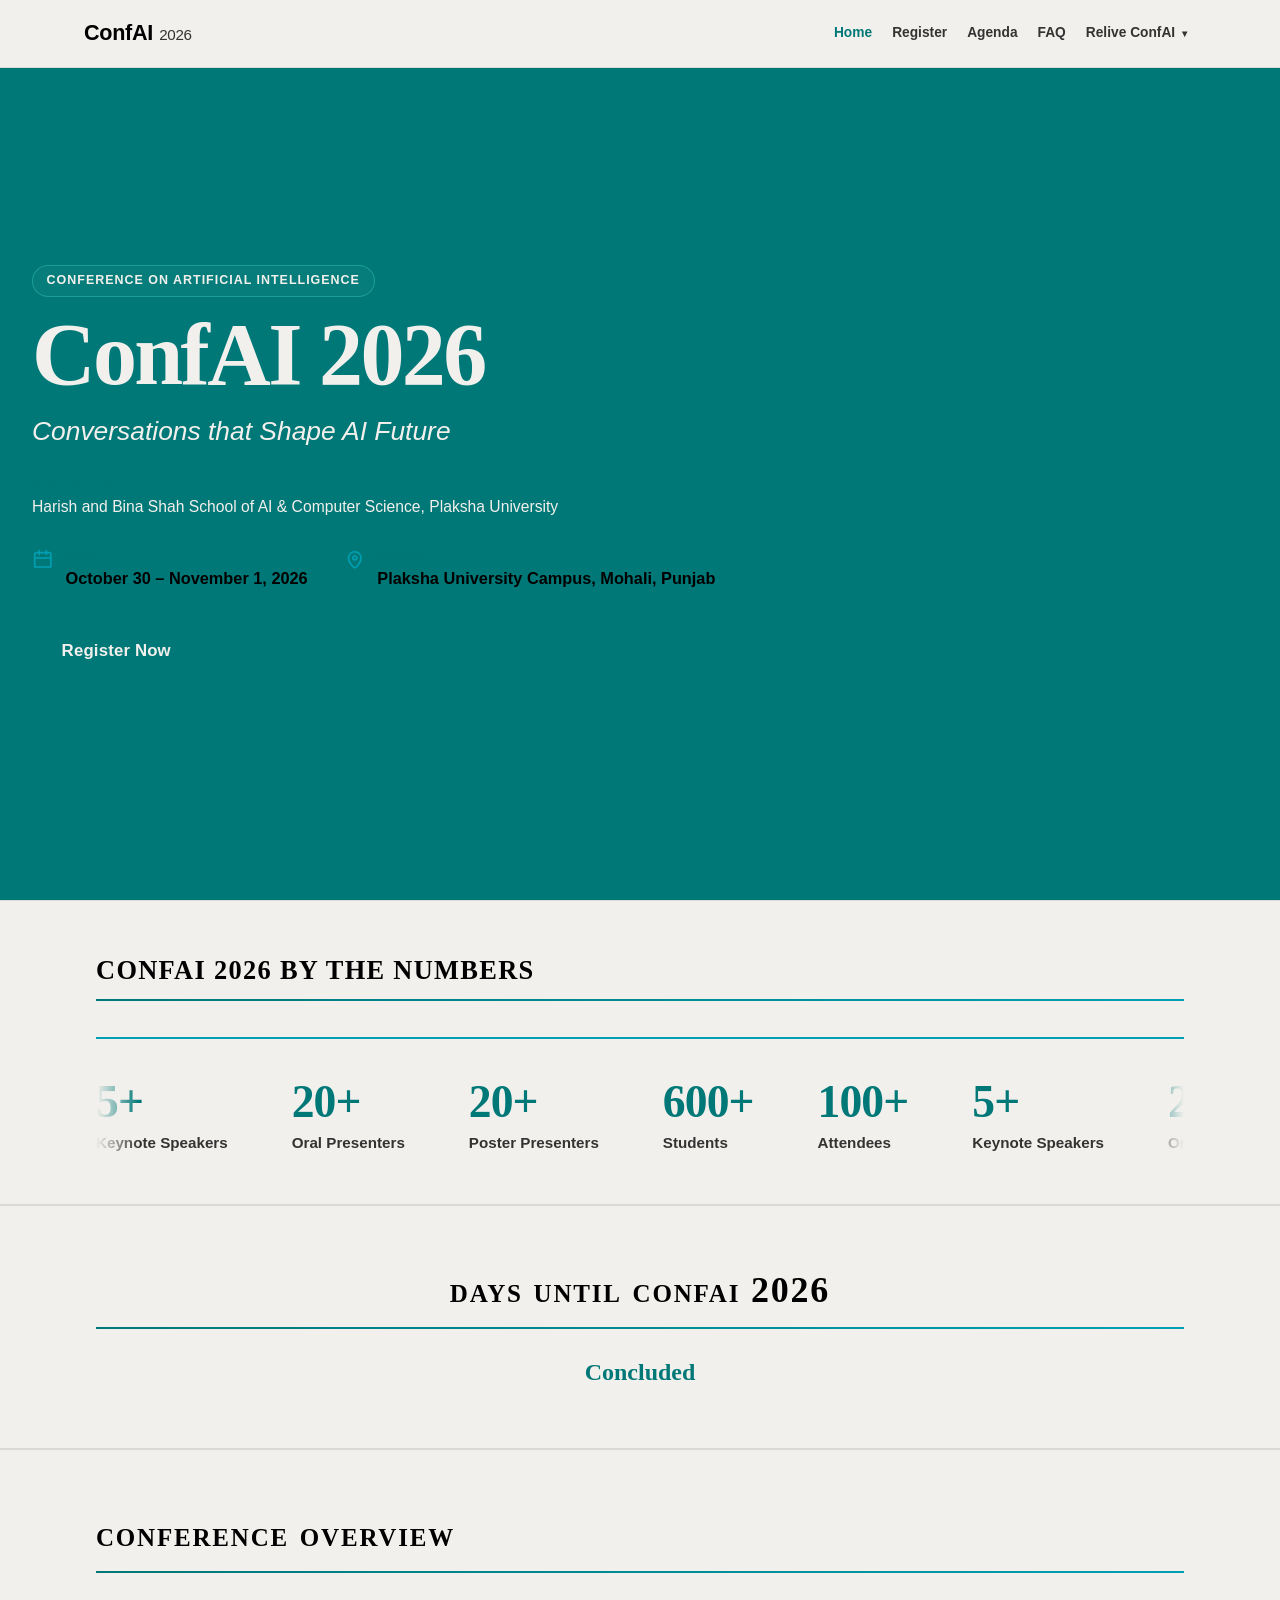
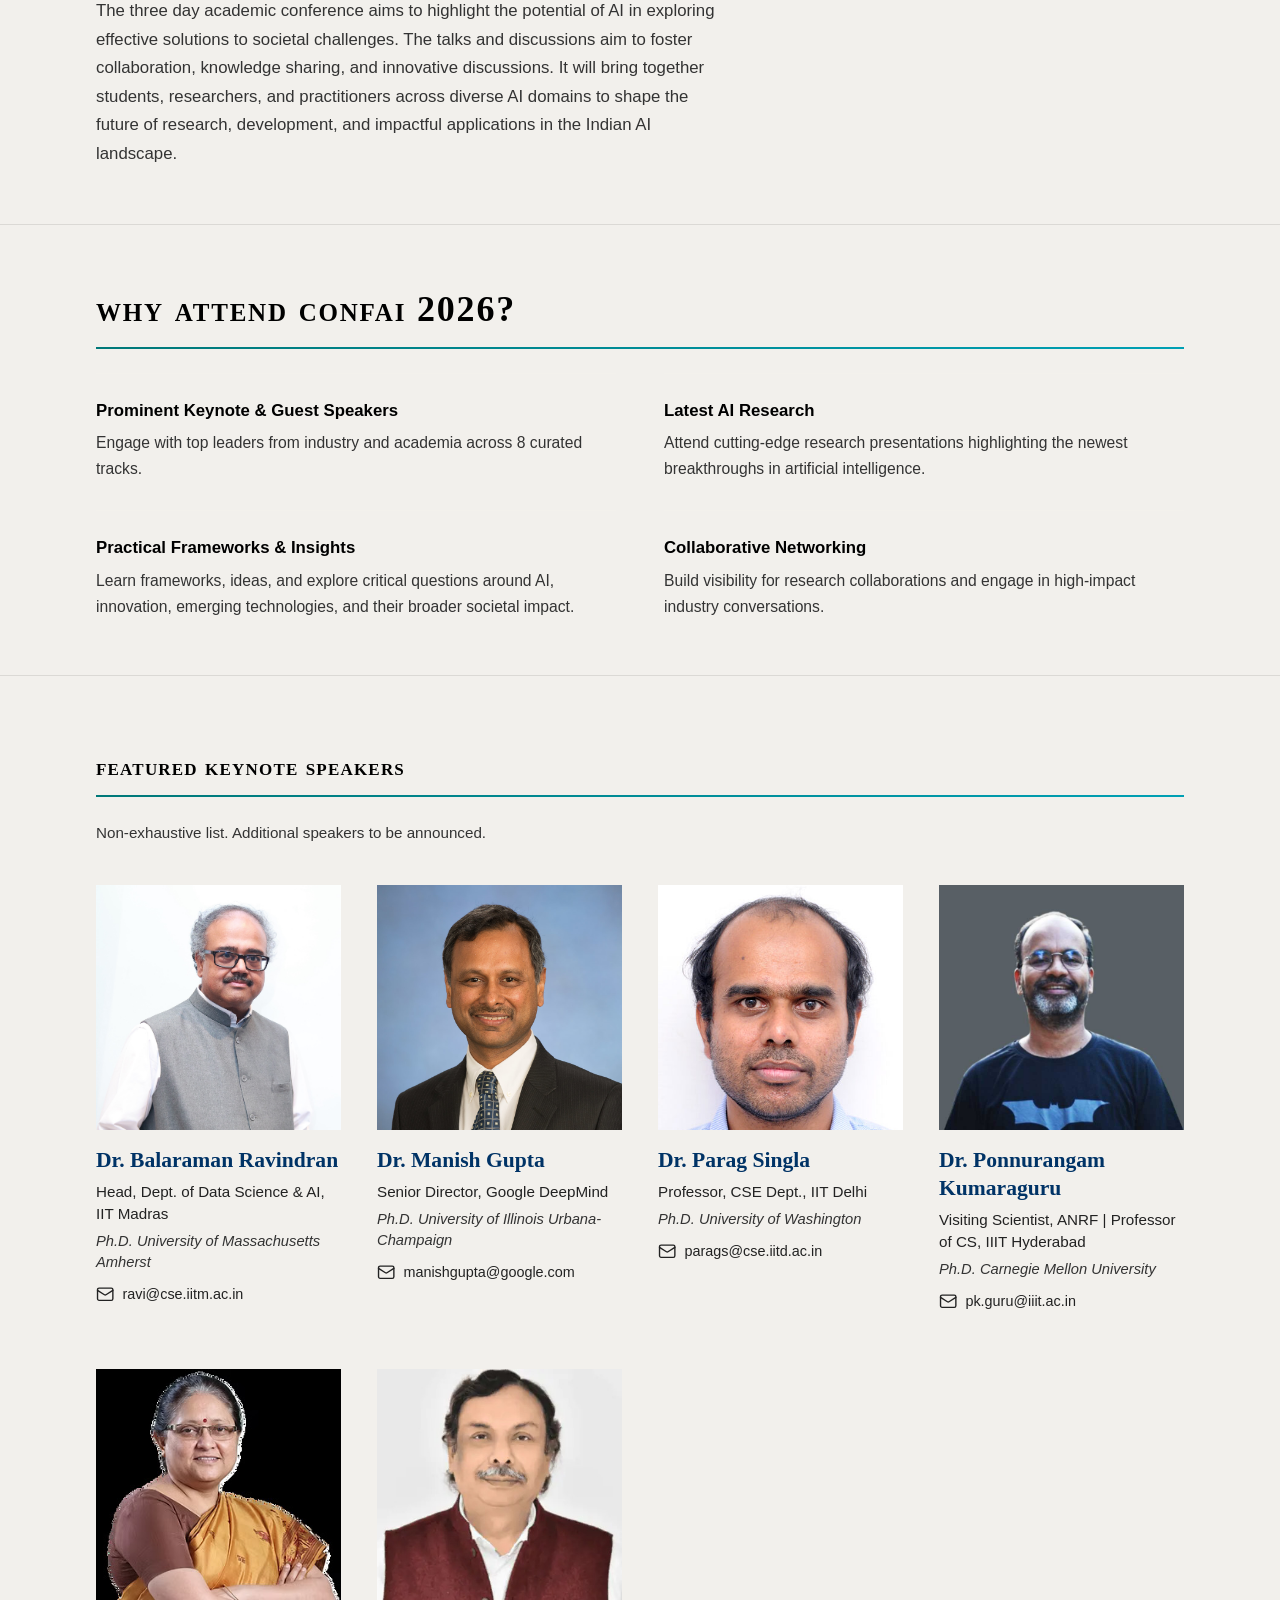
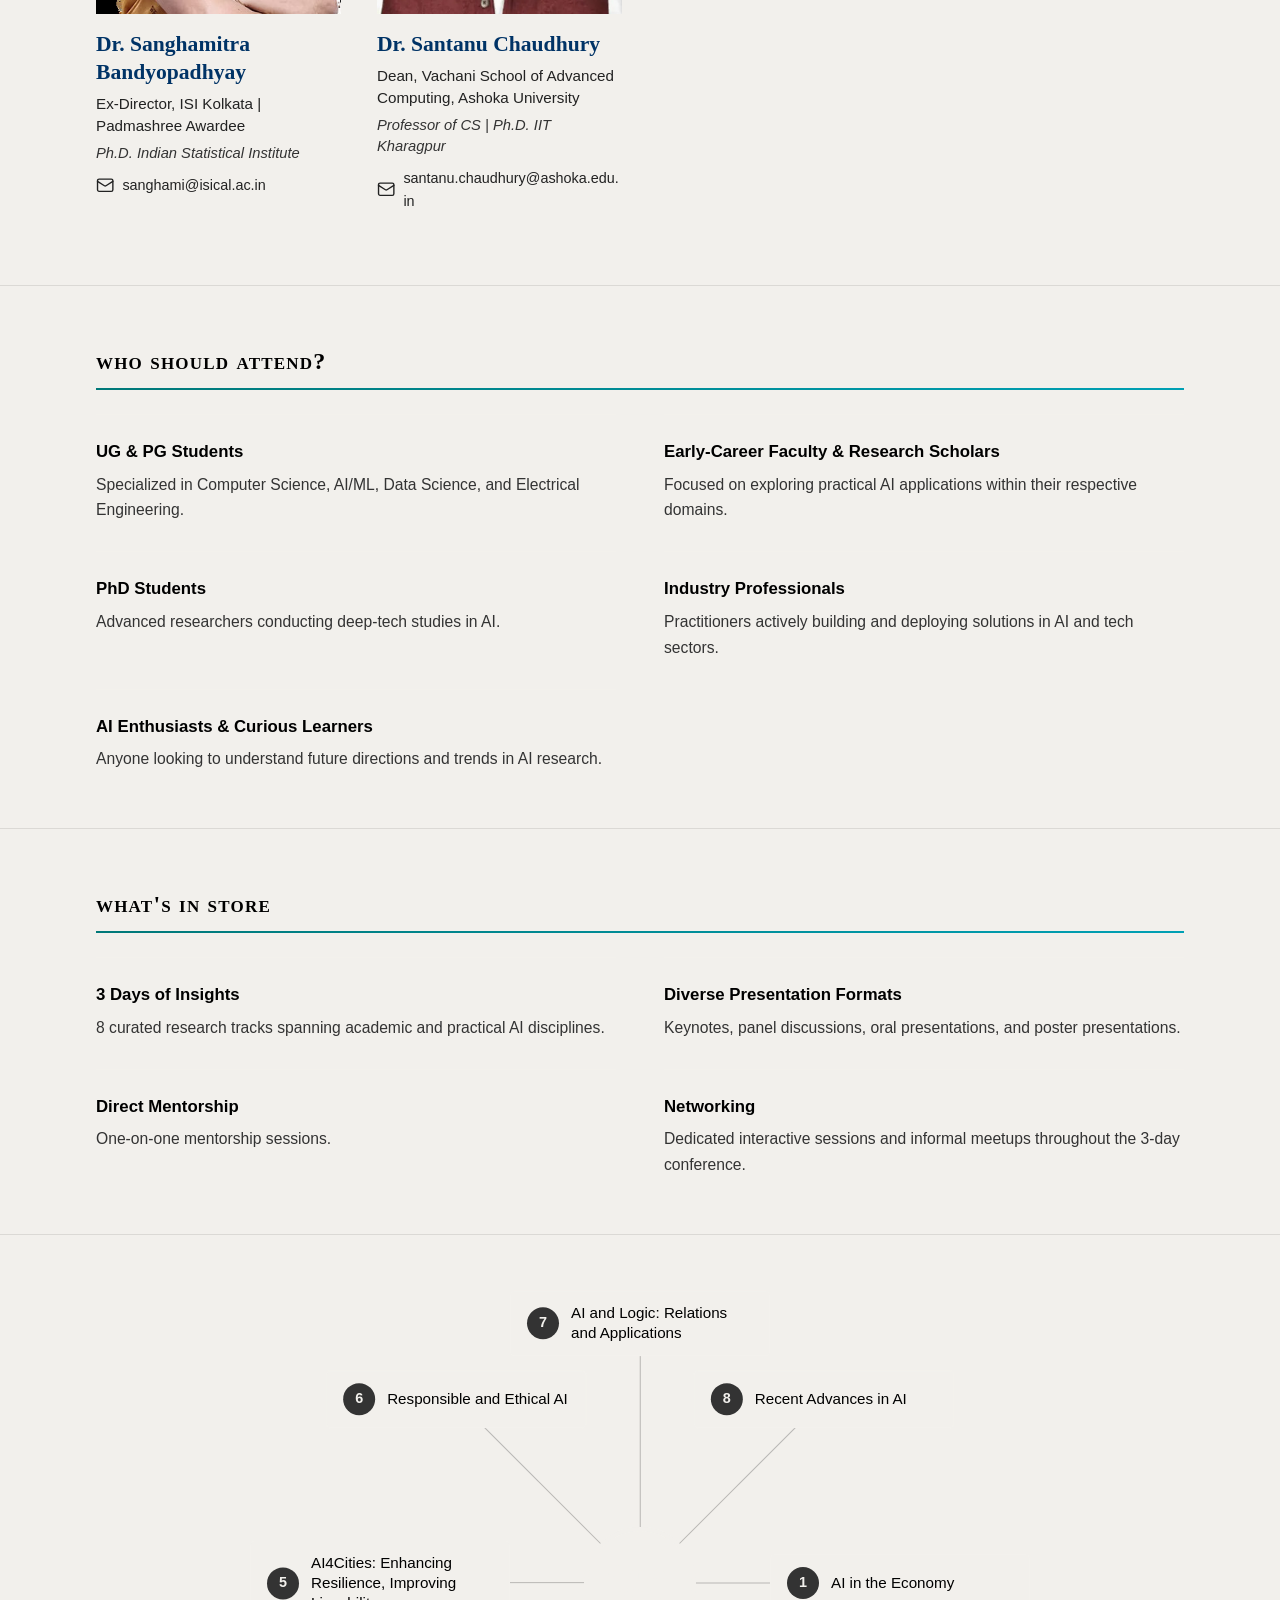
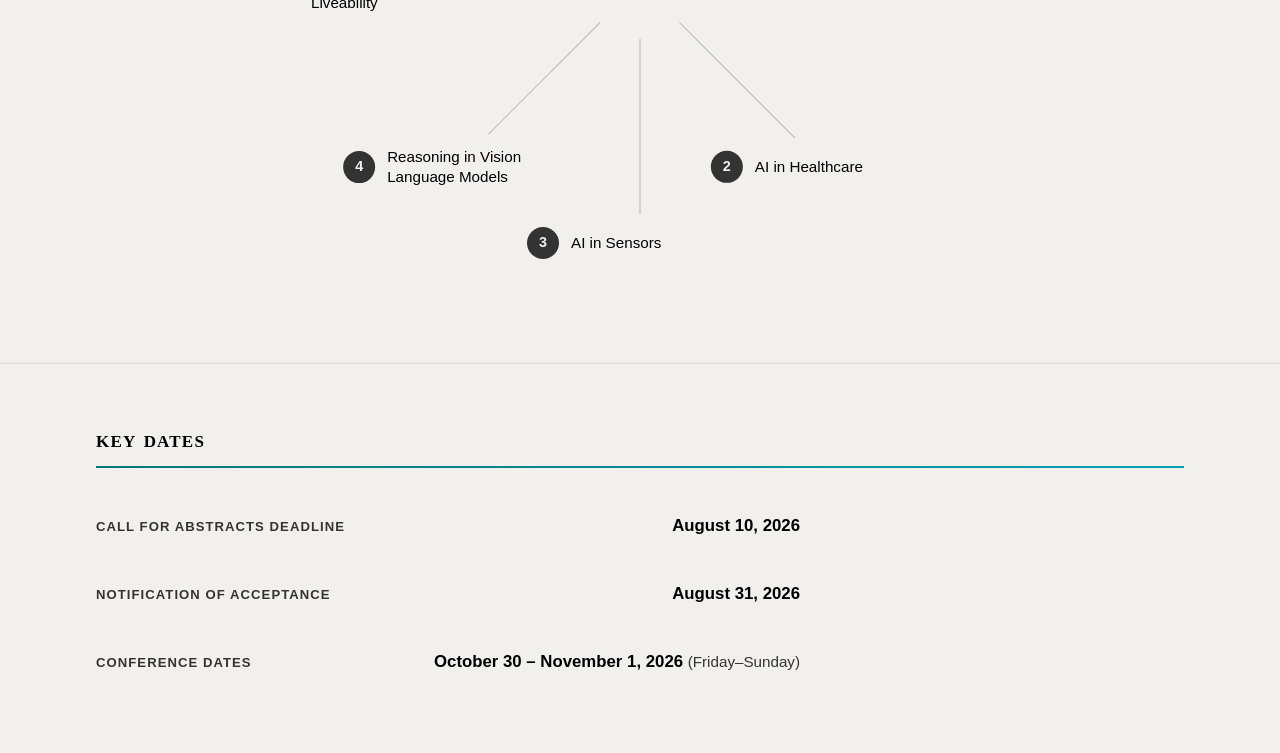
==== ConfAI26 Website/index.html @ f74c2cf0 "Restore FAQ in navigation bar and completely remove navbar countdown element" ====
<!DOCTYPE html>
<html lang="en">
  <head>
    <meta charset="UTF-8" />
    <meta name="viewport" content="width=device-width, initial-scale=1.0" />
    <meta
      name="description"
      content="ConfAI 2026 — Conference on Artificial Intelligence at Plaksha University, Mohali. October 30 – November 1, 2026."
    />
    <title>ConfAI 2026 | Conference on Artificial Intelligence</title>
    <link rel="preconnect" href="https://fonts.googleapis.com" />
    <link rel="preconnect" href="https://fonts.gstatic.com" crossorigin />
    <link
      href="https://fonts.googleapis.com/css2?family=Fraunces:ital,opsz,wght@0,9..144,500;0,9..144,600;1,9..144,500&family=Source+Sans+3:wght@400;600;700&display=swap"
      rel="stylesheet"
    />
    <link rel="stylesheet" href="css/styles.css?v=2" />
    <script src="js/script.js" defer></script>
  </head>
  <body>
    <a class="skip-link" href="#main-content">Skip to content</a>

    <header class="site-header" id="site-header">
      <div class="header-inner">
        <a class="brand" href="index.html" aria-label="ConfAI 2026 home">
          <span class="brand-mark">ConfAI</span>
          <span class="brand-year">2026</span>
        </a>
        
        <button
          class="nav-toggle"
          type="button"
          aria-expanded="false"
          aria-controls="site-nav"
          aria-label="Toggle navigation"
        >
          <span class="nav-toggle-bar"></span>
          <span class="nav-toggle-bar"></span>
          <span class="nav-toggle-bar"></span>
        </button>

        <nav class="site-nav" id="site-nav" aria-label="Main navigation">
          <ul class="nav-list">
            <li><a href="index.html" aria-current="page">Home</a></li>
            <li><a href="register.html">Register</a></li>
            <li><a href="agenda.html">Agenda</a></li>
            <li><a href="faq.html">FAQ</a></li>
            <li class="has-dropdown">
              <a class="nav-more-link" href="#" aria-haspopup="true">
                Relive ConfAI <span class="dropdown-caret" aria-hidden="true">&#9662;</span>
              </a>
              <button class="dropdown-toggle" type="button" aria-label="Toggle Relive ConfAI menu" aria-expanded="false">
                <span class="dropdown-caret" aria-hidden="true">&#9662;</span>
              </button>
              <ul class="nav-dropdown">
                <li><a href="#">ConfAI 2025</a></li>
                <li><a href="#">ConfAI 2023</a></li>
                <li><a href="#">ConfAI 2022</a></li>
              </ul>
            </li>
          </ul>
        </nav>
      </div>
    </header>

    <main id="main-content">
      <section class="hero" id="top" aria-labelledby="event-title">
        <div class="hero-photo" aria-hidden="true"></div>
        <div class="hero-shade" aria-hidden="true"></div>

        <div class="hero-content">
          <p class="eyebrow">Conference on Artificial Intelligence</p>
          <h1 id="event-title">ConfAI 2026</h1>
          <p class="hero-theme">Conversations that Shape AI Future</p>
          <p class="hero-organizer">
            <span>Organized by</span>
            Harish and Bina Shah School of AI &amp; Computer Science, Plaksha University
          </p>

          <div class="hero-facts" aria-label="Conference date and venue">
            <div class="hero-fact">
              <svg aria-hidden="true" viewBox="0 0 24 24">
                <path d="M8 2v4M16 2v4M3 10h18M5 4h14a2 2 0 0 1 2 2v14H3V6a2 2 0 0 1 2-2Z" />
              </svg>
              <div>
                <span>Date</span>
                <strong>October 30 – November 1, 2026</strong>
              </div>
            </div>
            <div class="hero-fact">
              <svg aria-hidden="true" viewBox="0 0 24 24">
                <path d="M12 21s7-4.4 7-11a7 7 0 1 0-14 0c0 6.6 7 11 7 11Z" />
                <circle cx="12" cy="10" r="2.2" />
              </svg>
              <div>
                <span>Venue</span>
                <strong>Plaksha University Campus, Mohali, Punjab</strong>
              </div>
            </div>
          </div>

          <a class="btn btn-primary" href="register.html">Register Now</a>
        </div>
      </section>

      <!-- ═══════════════════════════════════════════════
           KEY NUMBERS (CONTINUOUS TICKER)
           ═══════════════════════════════════════════════ -->
      <section class="section-stats" id="key-numbers" aria-labelledby="stats-heading">
        <div class="section-inner">
          <div class="stats-header">
            <h2 id="stats-heading" class="stats-title">ConfAI 2026 By the Numbers</h2>
          </div>
          <div class="stats-ticker-viewport" tabindex="0" aria-label="Key conference statistics ticker, moving left to right. Pause on hover or focus.">
            <div class="stats-ticker-track">
              <ul class="stats-list" aria-hidden="false">
                <li class="stat-item">
                  <span class="stat-value">5+</span>
                  <span class="stat-label">Keynote Speakers</span>
                </li>
                <li class="stat-item">
                  <span class="stat-value">20+</span>
                  <span class="stat-label">Oral Presenters</span>
                </li>
                <li class="stat-item">
                  <span class="stat-value">20+</span>
                  <span class="stat-label">Poster Presenters</span>
                </li>
                <li class="stat-item">
                  <span class="stat-value">600+</span>
                  <span class="stat-label">Students</span>
                </li>
                <li class="stat-item">
                  <span class="stat-value">100+</span>
                  <span class="stat-label">Attendees</span>
                </li>
              </ul>
              <ul class="stats-list stats-list-duplicate" aria-hidden="true">
                <li class="stat-item">
                  <span class="stat-value">5+</span>
                  <span class="stat-label">Keynote Speakers</span>
                </li>
                <li class="stat-item">
                  <span class="stat-value">20+</span>
                  <span class="stat-label">Oral Presenters</span>
                </li>
                <li class="stat-item">
                  <span class="stat-value">20+</span>
                  <span class="stat-label">Poster Presenters</span>
                </li>
                <li class="stat-item">
                  <span class="stat-value">600+</span>
                  <span class="stat-label">Students</span>
                </li>
                <li class="stat-item">
                  <span class="stat-value">100+</span>
                  <span class="stat-label">Attendees</span>
                </li>
              </ul>
            </div>
          </div>
        </div>
      </section>

      <!-- ═══════════════════════════════════════════════
           COUNTDOWN SECTION
           ═══════════════════════════════════════════════ -->
      <section class="section-countdown" id="countdown-section" aria-labelledby="countdown-heading">
        <div class="section-inner">
          <h2 id="countdown-heading" class="countdown-heading">Days until ConfAI 2026</h2>
          <div class="countdown-cards" id="hero-countdown" aria-live="polite" aria-atomic="true">
            <div class="countdown-card">
              <span class="countdown-num" id="cd-days">--</span>
              <span class="countdown-unit">Days</span>
            </div>
            <span class="countdown-sep" aria-hidden="true">:</span>
            <div class="countdown-card">
              <span class="countdown-num" id="cd-hours">--</span>
              <span class="countdown-unit">Hours</span>
            </div>
            <span class="countdown-sep" aria-hidden="true">:</span>
            <div class="countdown-card">
              <span class="countdown-num" id="cd-minutes">--</span>
              <span class="countdown-unit">Minutes</span>
            </div>
            <span class="countdown-sep" aria-hidden="true">:</span>
            <div class="countdown-card">
              <span class="countdown-num" id="cd-seconds">--</span>
              <span class="countdown-unit">Seconds</span>
            </div>
          </div>
        </div>
      </section>

      <!-- ═══════════════════════════════════════════════
           H2 · CONFERENCE OVERVIEW
           ═══════════════════════════════════════════════ -->
      <section class="section-overview" id="overview" aria-labelledby="overview-heading">
        <div class="section-inner">
          <h2 id="overview-heading">Conference Overview</h2>
          <p>The three day academic conference aims to highlight the potential of AI in exploring effective solutions to societal challenges. The talks and discussions aim to foster collaboration, knowledge sharing, and innovative discussions. It will bring together students, researchers, and practitioners across diverse AI domains to shape the future of research, development, and impactful applications in the Indian AI landscape.</p>
        </div>
      </section>

      <!-- ═══════════════════════════════════════════════
           H3 · WHY ATTEND CONFAI 2026?
           ═══════════════════════════════════════════════ -->
      <section class="section-why-attend" id="why-attend" aria-labelledby="why-attend-heading">
        <div class="section-inner">
          <h2 id="why-attend-heading">Why Attend ConfAI 2026?</h2>
          <ul class="why-attend-list">
            <li>
              <h3>Prominent Keynote &amp; Guest Speakers</h3>
              <p>Engage with top leaders from industry and academia across 8 curated tracks.</p>
            </li>
            <li>
              <h3>Latest AI Research</h3>
              <p>Attend cutting-edge research presentations highlighting the newest breakthroughs in artificial intelligence.</p>
            </li>
            <li>
              <h3>Practical Frameworks &amp; Insights</h3>
              <p>Learn frameworks, ideas, and explore critical questions around AI, innovation, emerging technologies, and their broader societal impact.</p>
            </li>
            <li>
              <h3>Collaborative Networking</h3>
              <p>Build visibility for research collaborations and engage in high-impact industry conversations.</p>
            </li>
          </ul>
        </div>
      </section>

      <!-- ═══════════════════════════════════════════════
           H4 · FEATURED KEYNOTE SPEAKERS
           ═══════════════════════════════════════════════ -->
      <section class="section-speakers" id="speakers" aria-labelledby="speakers-heading">
        <div class="section-inner">
          <h2 id="speakers-heading">Featured Keynote Speakers</h2>
          <p class="section-note">Non-exhaustive list. Additional speakers to be announced.</p>
          
          <div class="speakers-grid">
            <!-- Speaker 1 -->
            <article class="speaker-card">
              <a href="https://wsai.iitm.ac.in/~ravi/" target="_blank" rel="noopener noreferrer" class="speaker-photo-wrap" aria-label="Visit Dr. Balaraman Ravindran's website">
                <img src="img/speakers/ravindran.jpeg" alt="Dr. Balaraman Ravindran" class="speaker-photo" loading="lazy" />
              </a>
              <div class="speaker-info">
                <h3 class="speaker-name"><a href="https://wsai.iitm.ac.in/~ravi/" target="_blank" rel="noopener noreferrer">Dr. Balaraman Ravindran</a></h3>
                <p class="speaker-role">Head, Dept. of Data Science &amp; AI, IIT Madras</p>
                <p class="speaker-affil">Ph.D. University of Massachusetts Amherst</p>
                <a href="https://wsai.iitm.ac.in/~ravi/" target="_blank" rel="noopener noreferrer" class="speaker-email-link" aria-label="Email / profile for Dr. Balaraman Ravindran">
                  <svg class="speaker-email-icon" viewBox="0 0 24 24" fill="none" stroke="currentColor" stroke-width="1.8" stroke-linecap="round" stroke-linejoin="round" aria-hidden="true">
                    <rect width="20" height="16" x="2" y="4" rx="2"></rect>
                    <path d="m22 7-8.97 5.7a1.94 1.94 0 0 1-2.06 0L2 7"></path>
                  </svg>
                  <span>ravi@cse.iitm.ac.in</span>
                </a>
              </div>
            </article>

            <!-- Speaker 2 -->
            <article class="speaker-card">
              <a href="https://research.google/people/106704/?&" target="_blank" rel="noopener noreferrer" class="speaker-photo-wrap" aria-label="Visit Dr. Manish Gupta's website">
                <img src="img/speakers/gupta.png" alt="Dr. Manish Gupta" class="speaker-photo" loading="lazy" />
              </a>
              <div class="speaker-info">
                <h3 class="speaker-name"><a href="https://research.google/people/106704/?&" target="_blank" rel="noopener noreferrer">Dr. Manish Gupta</a></h3>
                <p class="speaker-role">Senior Director, Google DeepMind</p>
                <p class="speaker-affil">Ph.D. University of Illinois Urbana-Champaign</p>
                <a href="https://research.google/people/106704/?&" target="_blank" rel="noopener noreferrer" class="speaker-email-link" aria-label="Email / profile for Dr. Manish Gupta">
                  <svg class="speaker-email-icon" viewBox="0 0 24 24" fill="none" stroke="currentColor" stroke-width="1.8" stroke-linecap="round" stroke-linejoin="round" aria-hidden="true">
                    <rect width="20" height="16" x="2" y="4" rx="2"></rect>
                    <path d="m22 7-8.97 5.7a1.94 1.94 0 0 1-2.06 0L2 7"></path>
                  </svg>
                  <span>manishgupta@google.com</span>
                </a>
              </div>
            </article>

            <!-- Speaker 3 -->
            <article class="speaker-card">
              <a href="https://homecse.iitd.ac.in/team/parag-singla/" target="_blank" rel="noopener noreferrer" class="speaker-photo-wrap" aria-label="Visit Dr. Parag Singla's website">
                <img src="img/speakers/singla.jpg" alt="Dr. Parag Singla" class="speaker-photo" loading="lazy" />
              </a>
              <div class="speaker-info">
                <h3 class="speaker-name"><a href="https://homecse.iitd.ac.in/team/parag-singla/" target="_blank" rel="noopener noreferrer">Dr. Parag Singla</a></h3>
                <p class="speaker-role">Professor, CSE Dept., IIT Delhi</p>
                <p class="speaker-affil">Ph.D. University of Washington</p>
                <a href="https://homecse.iitd.ac.in/team/parag-singla/" target="_blank" rel="noopener noreferrer" class="speaker-email-link" aria-label="Email / profile for Dr. Parag Singla">
                  <svg class="speaker-email-icon" viewBox="0 0 24 24" fill="none" stroke="currentColor" stroke-width="1.8" stroke-linecap="round" stroke-linejoin="round" aria-hidden="true">
                    <rect width="20" height="16" x="2" y="4" rx="2"></rect>
                    <path d="m22 7-8.97 5.7a1.94 1.94 0 0 1-2.06 0L2 7"></path>
                  </svg>
                  <span>parags@cse.iitd.ac.in</span>
                </a>
              </div>
            </article>

            <!-- Speaker 4 -->
            <article class="speaker-card">
              <a href="https://www.iiit.ac.in/faculty/ponnurangam-kumaraguru/" target="_blank" rel="noopener noreferrer" class="speaker-photo-wrap" aria-label="Visit Dr. Ponnurangam Kumaraguru's website">
                <img src="img/speakers/kumaraguru.jpg" alt="Dr. Ponnurangam Kumaraguru" class="speaker-photo" loading="lazy" />
              </a>
              <div class="speaker-info">
                <h3 class="speaker-name"><a href="https://www.iiit.ac.in/faculty/ponnurangam-kumaraguru/" target="_blank" rel="noopener noreferrer">Dr. Ponnurangam Kumaraguru</a></h3>
                <p class="speaker-role">Visiting Scientist, ANRF | Professor of CS, IIIT Hyderabad</p>
                <p class="speaker-affil">Ph.D. Carnegie Mellon University</p>
                <a href="https://www.iiit.ac.in/faculty/ponnurangam-kumaraguru/" target="_blank" rel="noopener noreferrer" class="speaker-email-link" aria-label="Email / profile for Dr. Ponnurangam Kumaraguru">
                  <svg class="speaker-email-icon" viewBox="0 0 24 24" fill="none" stroke="currentColor" stroke-width="1.8" stroke-linecap="round" stroke-linejoin="round" aria-hidden="true">
                    <rect width="20" height="16" x="2" y="4" rx="2"></rect>
                    <path d="m22 7-8.97 5.7a1.94 1.94 0 0 1-2.06 0L2 7"></path>
                  </svg>
                  <span>pk.guru@iiit.ac.in</span>
                </a>
              </div>
            </article>

            <!-- Speaker 5 -->
            <article class="speaker-card">
              <a href="https://en.wikipedia.org/wiki/Sanghamitra_Bandyopadhyay#Awards_and_honours" target="_blank" rel="noopener noreferrer" class="speaker-photo-wrap" aria-label="Visit Dr. Sanghamitra Bandyopadhyay's website">
                <img src="img/speakers/bandyopadhyay.jpg" alt="Dr. Sanghamitra Bandyopadhyay" class="speaker-photo" loading="lazy" />
              </a>
              <div class="speaker-info">
                <h3 class="speaker-name"><a href="https://en.wikipedia.org/wiki/Sanghamitra_Bandyopadhyay#Awards_and_honours" target="_blank" rel="noopener noreferrer">Dr. Sanghamitra Bandyopadhyay</a></h3>
                <p class="speaker-role">Ex-Director, ISI Kolkata | Padmashree Awardee</p>
                <p class="speaker-affil">Ph.D. Indian Statistical Institute</p>
                <a href="https://en.wikipedia.org/wiki/Sanghamitra_Bandyopadhyay#Awards_and_honours" target="_blank" rel="noopener noreferrer" class="speaker-email-link" aria-label="Email / profile for Dr. Sanghamitra Bandyopadhyay">
                  <svg class="speaker-email-icon" viewBox="0 0 24 24" fill="none" stroke="currentColor" stroke-width="1.8" stroke-linecap="round" stroke-linejoin="round" aria-hidden="true">
                    <rect width="20" height="16" x="2" y="4" rx="2"></rect>
                    <path d="m22 7-8.97 5.7a1.94 1.94 0 0 1-2.06 0L2 7"></path>
                  </svg>
                  <span>sanghami@isical.ac.in</span>
                </a>
              </div>
            </article>

            <!-- Speaker 6 -->
            <article class="speaker-card">
              <a href="https://www.ashoka.edu.in/profile/santanu-chaudhury/" target="_blank" rel="noopener noreferrer" class="speaker-photo-wrap" aria-label="Visit Dr. Santanu Chaudhury's website">
                <img src="img/speakers/choudhary.jpg" alt="Dr. Santanu Chaudhury" class="speaker-photo" loading="lazy" />
              </a>
              <div class="speaker-info">
                <h3 class="speaker-name"><a href="https://www.ashoka.edu.in/profile/santanu-chaudhury/" target="_blank" rel="noopener noreferrer">Dr. Santanu Chaudhury</a></h3>
                <p class="speaker-role">Dean, Vachani School of Advanced Computing, Ashoka University</p>
                <p class="speaker-affil">Professor of CS | Ph.D. IIT Kharagpur</p>
                <a href="https://www.ashoka.edu.in/profile/santanu-chaudhury/" target="_blank" rel="noopener noreferrer" class="speaker-email-link" aria-label="Email / profile for Dr. Santanu Chaudhury">
                  <svg class="speaker-email-icon" viewBox="0 0 24 24" fill="none" stroke="currentColor" stroke-width="1.8" stroke-linecap="round" stroke-linejoin="round" aria-hidden="true">
                    <rect width="20" height="16" x="2" y="4" rx="2"></rect>
                    <path d="m22 7-8.97 5.7a1.94 1.94 0 0 1-2.06 0L2 7"></path>
                  </svg>
                  <span>santanu.chaudhury@ashoka.edu.in</span>
                </a>
              </div>
            </article>
          </div>
        </div>
      </section>

      <!-- ═══════════════════════════════════════════════
           H5 · WHO SHOULD ATTEND?
           ═══════════════════════════════════════════════ -->
      <section class="section-audience" id="who-should-attend" aria-labelledby="audience-heading">
        <div class="section-inner">
          <h2 id="audience-heading">Who Should Attend?</h2>
          <ul class="audience-list">
            <li>
              <h3>UG &amp; PG Students</h3>
              <p>Specialized in Computer Science, AI/ML, Data Science, and Electrical Engineering.</p>
            </li>
            <li>
              <h3>Early-Career Faculty &amp; Research Scholars</h3>
              <p>Focused on exploring practical AI applications within their respective domains.</p>
            </li>
            <li>
              <h3>PhD Students</h3>
              <p>Advanced researchers conducting deep-tech studies in AI.</p>
            </li>
            <li>
              <h3>Industry Professionals</h3>
              <p>Practitioners actively building and deploying solutions in AI and tech sectors.</p>
            </li>
            <li>
              <h3>AI Enthusiasts &amp; Curious Learners</h3>
              <p>Anyone looking to understand future directions and trends in AI research.</p>
            </li>
          </ul>
        </div>
      </section>

      <!-- ═══════════════════════════════════════════════
           H6 · WHAT'S IN STORE (PROGRAM SNAPSHOT)
           ═══════════════════════════════════════════════ -->
      <section class="section-program" id="whats-in-store" aria-labelledby="program-heading">
        <div class="section-inner">
          <h2 id="program-heading">What's in Store</h2>
          <ul class="program-list">
            <li>
              <h3>3 Days of Insights</h3>
              <p>8 curated research tracks spanning academic and practical AI disciplines.</p>
            </li>
            <li>
              <h3>Diverse Presentation Formats</h3>
              <p>Keynotes, panel discussions, oral presentations, and poster presentations.</p>
            </li>
            <li>
              <h3>Direct Mentorship</h3>
              <p>One-on-one mentorship sessions.</p>
            </li>
            <li>
              <h3>Networking</h3>
              <p>Dedicated interactive sessions and informal meetups throughout the 3-day conference.</p>
            </li>
          </ul>
        </div>
      </section>

      <!-- ═══════════════════════════════════════════════
           H8 · TRACK DIAGRAM (WIREFRAME)
           ═══════════════════════════════════════════════ -->
      <section class="section-tracks-diagram" id="tracks-diagram" aria-labelledby="tracks-diagram-heading">
        <div class="section-inner">
          <h2 id="tracks-diagram-heading" class="sr-only">Conference Tracks</h2>
          
          <div class="radial-container">
            <!-- Center Hub -->
            <div class="radial-hub">
              ConfAI<br>2026
            </div>
            
            <!-- 8 Tracks radiating outwards -->
            <ul class="radial-tracks">
              <li class="radial-track" style="--track-idx: 0;">
                <a href="#track-1" class="track-link">
                  <span class="track-num">1</span>
                  <span class="track-name">AI in the Economy</span>
                </a>
              </li>
              <li class="radial-track" style="--track-idx: 1;">
                <a href="#track-2" class="track-link">
                  <span class="track-num">2</span>
                  <span class="track-name">AI in Healthcare</span>
                </a>
              </li>
              <li class="radial-track" style="--track-idx: 2;">
                <a href="#track-3" class="track-link">
                  <span class="track-num">3</span>
                  <span class="track-name">AI in Sensors</span>
                </a>
              </li>
              <li class="radial-track" style="--track-idx: 3;">
                <a href="#track-4" class="track-link">
                  <span class="track-num">4</span>
                  <span class="track-name">Reasoning in Vision Language Models</span>
                </a>
              </li>
              <li class="radial-track" style="--track-idx: 4;">
                <a href="#track-5" class="track-link">
                  <span class="track-num">5</span>
                  <span class="track-name">AI4Cities: Enhancing Resilience, Improving Liveability</span>
                </a>
              </li>
              <li class="radial-track" style="--track-idx: 5;">
                <a href="#track-6" class="track-link">
                  <span class="track-num">6</span>
                  <span class="track-name">Responsible and Ethical AI</span>
                </a>
              </li>
              <li class="radial-track" style="--track-idx: 6;">
                <a href="#track-7" class="track-link">
                  <span class="track-num">7</span>
                  <span class="track-name">AI and Logic: Relations and Applications</span>
                </a>
              </li>
              <li class="radial-track" style="--track-idx: 7;">
                <a href="#track-8" class="track-link">
                  <span class="track-num">8</span>
                  <span class="track-name">Recent Advances in AI</span>
                </a>
              </li>
            </ul>
          </div>
        </div>
      </section>

      <!-- ═══════════════════════════════════════════════
           H9 · KEY DATES
           ═══════════════════════════════════════════════ -->
      <section class="section-dates" id="key-dates" aria-labelledby="dates-heading">
        <div class="section-inner">
          <h2 id="dates-heading">Key Dates</h2>
          <ol class="dates-list">
            <li class="date-item">
              <span class="date-label">Call for Abstracts Deadline</span>
              <span class="date-value">August 10, 2026</span>
            </li>
            <li class="date-item">
              <span class="date-label">Notification of Acceptance</span>
              <span class="date-value">August 31, 2026</span>
            </li>
            <li class="date-item">
              <span class="date-label">Conference Dates</span>
              <span class="date-value">October 30 – November 1, 2026 <span class="date-note">(Friday–Sunday)</span></span>
            </li>
          </ol>
        </div>
      </section>


    </main>

    <!-- ═══════════════════════════════════════════════
         SPEAKER MODAL
         ═══════════════════════════════════════════════ -->
    <div class="modal-overlay" id="speaker-modal" aria-modal="true" role="dialog" aria-labelledby="modal-speaker-name" hidden>
      <div class="modal-content" role="document">
        <button class="modal-close" aria-label="Close modal">&times;</button>
        <div class="speaker-photo modal-speaker-photo" id="modal-speaker-photo" aria-hidden="true"></div>
        <h3 id="modal-speaker-name" class="modal-speaker-name"></h3>
        <p id="modal-speaker-role" class="modal-speaker-role"></p>
        <a id="modal-speaker-link" href="#" target="_blank" rel="noopener noreferrer" class="btn btn-primary modal-btn">View faculty profile</a>
      </div>
    </div>
  </body>
</html>
---- ConfAI26 Website/css/styles.css ----
*,
*::before,
*::after {
  box-sizing: border-box;
  margin: 0;
  padding: 0;
}

@import url('https://fonts.googleapis.com/css2?family=Merriweather:wght@400;700&family=Open+Sans:wght@400;600;700&display=swap');

:root {
  --color-teal: #007878;
  --color-aqua: #00A0B4;
  --color-navy: #005078;
  --color-chalk-bg: #F2F0EC;
  --color-chalk-line: #DBD9D5;
  --color-graphite: #333333;
  --color-graphite-dark: #000000;

  --font-display: 'Merriweather', serif;
  --font-sans: 'Open Sans', sans-serif;

  --header-h: 4.25rem;
  --radius: 0.5rem;
  --transition: 0.22s ease;
  --content-max: 72rem;
}


html {
  scroll-behavior: smooth;
}

@media (prefers-reduced-motion: reduce) {
  html {
    scroll-behavior: auto;
  }

  *,
  *::before,
  *::after {
    animation-duration: 0.01ms !important;
    animation-iteration-count: 1 !important;
    transition-duration: 0.01ms !important;
  }
}

body {
  font-family: var(--font-sans);
  color: var(--color-graphite);
  background: var(--color-chalk-bg);
  line-height: 1.6;
  min-height: 100vh;
  -webkit-font-smoothing: antialiased;
}

body.nav-open {
  overflow: hidden;
}

img {
  max-width: 100%;
  display: block;
}

a {
  color: var(--color-teal);
  text-decoration: none;
}

a:hover {
  color: var(--color-teal);
}

a:focus-visible,
button:focus-visible {
  outline: 2px solid var(--color-teal);
  outline-offset: 3px;
}

.sr-only {
  position: absolute;
  width: 1px;
  height: 1px;
  padding: 0;
  margin: -1px;
  overflow: hidden;
  clip: rect(0, 0, 0, 0);
  white-space: nowrap;
  border: 0;
}

.skip-link {
  position: absolute;
  left: 1rem;
  top: -4rem;
  z-index: 2000;
  padding: 0.65rem 1rem;
  background: var(--color-teal);
  color: var(--color-chalk-bg);
  font-weight: 700;
  border-radius: var(--radius);
}

.skip-link:focus {
  top: 1rem;
}

.site-header {
  position: fixed;
  inset: 0 0 auto;
  z-index: 1000;
  height: var(--header-h);
  display: flex;
  align-items: center;
  background: transparent;
  transition: background var(--transition), box-shadow var(--transition), backdrop-filter var(--transition);
}

.site-header.is-scrolled,
body.nav-open .site-header {
  background: var(--color-chalk-bg); border-bottom: 1px solid var(--color-chalk-line);
    }

.header-inner {
  width: 100%;
  max-width: var(--content-max);
  margin: 0 auto;
  padding: 0 1.25rem;
  display: flex;
  align-items: center;
  justify-content: space-between;
  gap: 1rem;
}

.brand {
  display: inline-flex;
  align-items: baseline;
  gap: 0.4rem;
  color: var(--color-graphite-dark);
    letter-spacing: -0.02em;
  flex-shrink: 0;
}

.brand:hover {
  color: var(--color-teal);
}

.brand-mark {
  font-size: 1.35rem;
  font-weight: 600;
}

.brand-year {
  font-size: 0.95rem;
  font-weight: 500;
  color: var(--color-teal);
}

.nav-toggle {
  display: flex;
  flex-direction: column;
  justify-content: center;
  gap: 0.32rem;
  width: 2.5rem;
  height: 2.5rem;
  padding: 0.4rem;
  background: transparent;
  border: 0;
  cursor: pointer;
}

.nav-toggle-bar {
  display: block;
  width: 1.35rem;
  height: 2px;
  background: var(--color-graphite-dark);
  border-radius: 2px;
  transition: transform var(--transition), opacity var(--transition);
}

.nav-toggle[aria-expanded="true"] .nav-toggle-bar:nth-child(1) {
  transform: translateY(0.44rem) rotate(45deg);
}

.nav-toggle[aria-expanded="true"] .nav-toggle-bar:nth-child(2) {
  opacity: 0;
}

.nav-toggle[aria-expanded="true"] .nav-toggle-bar:nth-child(3) {
  transform: translateY(-0.44rem) rotate(-45deg);
}

.site-nav {
  position: fixed;
  top: var(--header-h);
  left: 0;
  right: 0;
  background: var(--color-chalk-bg);
  transform: translateY(calc(-100% - var(--header-h)));
  visibility: hidden;
  transition: transform var(--transition), visibility var(--transition);
  max-height: calc(100vh - var(--header-h));
  overflow-y: auto;
  border-bottom: 1px solid var(--color-chalk-line);
}

.site-nav.is-open {
  transform: none;
  visibility: visible;
}

.nav-list {
  list-style: none;
  display: flex;
  flex-direction: column;
  padding: 0.5rem 0 1.25rem;
}

.nav-list > li > a,
.nav-more-link {
  display: block;
  padding: 0.8rem 1.25rem;
  color: var(--color-graphite);
  font-weight: 600;
  font-size: 1rem;
}

.nav-list a:hover,
.nav-more-link:hover {
  color: var(--color-teal);
}

.nav-list a[aria-current="page"] {
  color: var(--color-teal);
}

.has-dropdown {
  display: flex;
  flex-wrap: wrap;
  align-items: center;
}

.has-dropdown > .nav-more-link {
  flex: 1 1 auto;
}

.dropdown-toggle {
  display: inline-flex;
  align-items: center;
  justify-content: center;
  width: 2.75rem;
  height: 2.75rem;
  background: transparent;
  border: 0;
  color: rgba(247, 244, 238, 0.7);
  cursor: pointer;
}

.dropdown-caret {
  font-size: 0.65rem;
  transition: transform var(--transition);
}

.has-dropdown > .nav-more-link .dropdown-caret {
  display: none;
}

.has-dropdown.is-open > .dropdown-toggle .dropdown-caret,
.has-dropdown:hover > .nav-more-link .dropdown-caret {
  transform: rotate(180deg);
}

.nav-dropdown {
  list-style: none;
  flex: 1 0 100%;
  display: none;
  padding: 0.25rem 0 0.75rem;
  background: rgba(42, 157, 143, 0.08);
}

.has-dropdown.is-open > .nav-dropdown {
  display: block;
}

.nav-dropdown a {
  display: block;
  padding: 0.55rem 1.5rem;
  color: rgba(247, 244, 238, 0.82);
  font-size: 0.95rem;
  font-weight: 500;
}

.hero {
  position: relative;
  min-height: 100vh;
  min-height: 100dvh;
  display: flex;
  align-items: center;
  overflow: hidden;
  padding: calc(var(--header-h) + 2rem) 1.25rem 3.5rem;
}

/*
  Hero photograph swap-in:
  When a conference photo is available, set it on .hero-photo, e.g.
  .hero-photo { background-image: url("../img/hero.jpg"); }
  Keep .hero-shade so text stays readable over the image.
*/
.hero-photo {
  position: absolute;
  inset: 0;
  background:
    radial-gradient(ellipse 70% 55% at 80% 15%, rgba(42, 157, 143, 0.32), transparent 58%),
    radial-gradient(ellipse 60% 50% at 12% 85%, rgba(240, 193, 75, 0.16), transparent 55%),
    linear-gradient(165deg, var(--color-chalk-bg) 0%, var(--color-chalk-bg) 46%, var(--color-navy) 100%);
  background-size: cover;
  background-position: center;
}

.hero-shade {
  position: absolute;
  inset: 0;
  background: var(--color-teal);
  pointer-events: none;
}

.hero-content {
  position: relative;
  z-index: 1;
  width: 100%;
  max-width: 44rem;
  margin: 0 auto;
}

.eyebrow {
  display: inline-block;
  margin-bottom: 1rem;
  padding: 0.3rem 0.85rem;
  border: 1px solid rgba(62, 207, 191, 0.4);
  border-radius: 100px;
  background: rgba(42, 157, 143, 0.14);
  color: var(--color-teal);
  font-size: 0.78rem;
  font-weight: 700;
  letter-spacing: 0.08em;
  text-transform: uppercase;
}

.hero h1 {
  font-family: var(--font-display);
  color: var(--color-chalk-bg);
    font-size: clamp(2.6rem, 12vw, 5.5rem);
  font-weight: 600;
  line-height: 0.95;
  letter-spacing: -0.03em;
  color: var(--color-chalk-bg);
  margin-bottom: 0.85rem;
}

.hero-theme {
    font-size: clamp(1.15rem, 3.4vw, 1.65rem);
  font-weight: 500;
  font-style: italic;
  color: var(--color-teal);
  margin-bottom: 1.25rem;
}

.hero-organizer {
  font-size: 0.98rem;
  color: var(--color-graphite);
  max-width: 36rem;
  margin-bottom: 1.75rem;
}

.hero-organizer span {
  display: block;
  margin-bottom: 0.2rem;
  font-size: 0.72rem;
  font-weight: 700;
  letter-spacing: 0.12em;
  text-transform: uppercase;
  color: var(--color-teal);
}

.hero-facts {
  display: flex;
  flex-direction: column;
  gap: 0.85rem;
  margin-bottom: 2rem;
}

.hero-fact {
  display: flex;
  align-items: flex-start;
  gap: 0.75rem;
}

.hero-fact svg {
  width: 1.35rem;
  height: 1.35rem;
  flex-shrink: 0;
  margin-top: 0.15rem;
  stroke: var(--color-aqua);
  fill: none;
  stroke-width: 1.8;
  stroke-linecap: round;
  stroke-linejoin: round;
}

.hero-fact span {
  display: block;
  font-size: 0.72rem;
  font-weight: 700;
  letter-spacing: 0.1em;
  text-transform: uppercase;
  color: var(--color-teal);
}

.hero-fact strong {
  display: block;
  font-size: 1.02rem;
  font-weight: 700;
  color: var(--color-graphite-dark);
}

.btn {
  display: inline-flex;
  align-items: center;
  justify-content: center;
  gap: 0.45rem;
  min-height: 3.15rem;
  padding: 0.9rem 1.85rem;
  border-radius: var(--radius);
  font-family: var(--font-sans);
  font-size: 1.05rem;
  font-weight: 700;
  letter-spacing: 0.01em;
  border: 0;
  cursor: pointer;
  transition: transform var(--transition), box-shadow var(--transition), background var(--transition), color var(--transition);
}

.btn-primary {
  background: var(--color-teal);
  color: var(--color-chalk-bg);
  }

.btn-primary:hover {
  background: var(--color-aqua);
  color: var(--color-chalk-bg);
  transform: translateY(-2px);
  }

@media (min-width: 40rem) {
  .hero-facts {
    flex-direction: row;
    flex-wrap: wrap;
    gap: 1.5rem 2.25rem;
  }
}

@media (min-width: 64rem) {
  .nav-toggle {
    display: none;
  }

  .dropdown-toggle {
    display: none;
  }

  .site-nav {
    position: static;
    background: transparent;
    transform: none;
    visibility: visible;
    overflow: visible;
    border: 0;
    max-height: none;
  }

  .nav-list {
    flex-direction: row;
    align-items: center;
    flex-wrap: wrap;
    justify-content: flex-end;
    gap: 0.15rem;
    padding: 0;
  }

  .nav-list > li > a,
  .nav-more-link {
    padding: 0.45rem 0.55rem;
    font-size: 0.86rem;
    white-space: nowrap;
  }

  .has-dropdown {
    position: relative;
    display: block;
  }

  .has-dropdown > .nav-more-link .dropdown-caret {
    display: inline-block;
    margin-left: 0.2rem;
  }

  .nav-dropdown {
    position: absolute;
    top: 100%;
    right: 0;
    min-width: 11.5rem;
    flex: none;
    display: block;
    padding: 0.45rem 0;
    background: #FFFFFF;
    border: 1px solid var(--color-chalk-line);
    border-radius: var(--radius);
    box-shadow: 0 8px 24px rgba(0, 0, 0, 0.08);
    opacity: 0;
    visibility: hidden;
    transform: translateY(-0.35rem);
    transition: opacity var(--transition), visibility var(--transition), transform var(--transition);
  }

  .has-dropdown:hover > .nav-dropdown,
  .has-dropdown:focus-within > .nav-dropdown,
  .has-dropdown.is-open > .nav-dropdown {
    opacity: 1;
    visibility: visible;
    transform: none;
  }

  .nav-dropdown a {
    display: block;
    padding: 0.6rem 1.2rem;
    font-size: 0.9rem;
    color: var(--color-graphite-dark);
    text-decoration: none;
    transition: background-color var(--transition), color var(--transition);
  }

  .nav-dropdown a:hover,
  .nav-dropdown a:focus {
    background-color: var(--color-chalk-bg);
    color: var(--color-teal);
  }

  .hero {
    padding-left: 2rem;
    padding-right: 2rem;
  }

  .hero-content {
    margin: 0;
    max-width: 46rem;
  }
}

/* ─────────────────────────────────────────────────────────
   SECTION SHARED STRUCTURE
   Used by both Conference Overview and Why Attend sections.
   Visual treatment deferred — design direction pending sign-off.
──────────────────────────────────────────────────────────── */
.section-inner {
  width: 100%;
  max-width: var(--content-max);
  margin: 0 auto;
  padding: 0 1.25rem;
}

.section-overview,
.section-why-attend {
  padding: 3.5rem 0;
}

.section-overview h2,
.section-why-attend h2 {
    font-size: clamp(1.6rem, 4vw, 2.25rem);
  font-weight: 600;
  color: var(--color-chalk-bg);
  margin-bottom: 1.25rem;
}

.section-overview p {
  font-size: 1.05rem;
  color: var(--color-graphite);
  max-width: 68ch;
  line-height: 1.7;
}

/* ─────────────────────────────────────────────────────────
   WHY ATTEND LIST
   Plain unstyled list — no cards, no icons, no numbering.
   Rendered as a simple column; grid/columns deferred to design phase.
──────────────────────────────────────────────────────────── */
.why-attend-list {
  list-style: none;
  display: flex;
  flex-direction: column;
  gap: 1.75rem;
}

.why-attend-list li {
  padding-top: 1.5rem;
  border-top: 1px solid rgba(247, 244, 238, 0.12);
}

.why-attend-list h3 {
  font-family: var(--font-sans);
  font-size: 1.05rem;
  font-weight: 700;
  color: var(--color-graphite-dark);
  margin-bottom: 0.35rem;
}

.why-attend-list p {
  font-size: 0.98rem;
  color: var(--color-graphite);
  max-width: 60ch;
  line-height: 1.65;
}

@media (min-width: 48rem) {
  .section-inner {
    padding: 0 2rem;
  }

  .why-attend-list {
    display: grid;
    grid-template-columns: 1fr 1fr;
    gap: 1.75rem 3rem;
  }
}


/* ─────────────────────────────────────────────────────────
   FEATURED KEYNOTE SPEAKERS  (H4)
   Clean, borderless layout with big portrait photos (Ashoka style)
──────────────────────────────────────────────────────────── */
.section-speakers {
  padding: 4.5rem 0;
}

.section-note {
  font-size: 0.95rem;
  color: var(--color-graphite);
  margin-bottom: 2.5rem;
}

.speakers-grid {
  display: grid;
  grid-template-columns: 1fr;
  gap: 3rem 2rem;
}

@media (min-width: 36rem) {
  .speakers-grid {
    grid-template-columns: repeat(2, 1fr);
    gap: 3rem 2rem;
  }
}

@media (min-width: 58rem) {
  .speakers-grid {
    grid-template-columns: repeat(3, 1fr);
    gap: 3.5rem 2.25rem;
  }
}

@media (min-width: 72rem) {
  .speakers-grid {
    grid-template-columns: repeat(4, 1fr);
    gap: 3.5rem 2.25rem;
  }
}

.speaker-card {
  display: flex;
  flex-direction: column;
  background: transparent;
  border: none;
  border-radius: 0;
  box-shadow: none;
  overflow: visible;
}

.speaker-photo-wrap {
  display: block;
  width: 100%;
  aspect-ratio: 1 / 1;
  background-color: #e5e5e5;
  overflow: hidden;
  text-decoration: none;
  cursor: pointer;
}

.speaker-photo {
  width: 100%;
  height: 100%;
  object-fit: cover;
  object-position: top center;
  display: block;
  transition: opacity 0.2s ease, transform 0.25s ease;
}

.speaker-photo-wrap:hover .speaker-photo {
  opacity: 0.94;
  transform: scale(1.02);
}

.speaker-info {
  display: flex;
  flex-direction: column;
  padding: 0;
  margin-top: 1rem;
}

.speaker-name {
  font-family: var(--font-display, 'Merriweather', serif);
  font-size: 1.35rem;
  font-weight: 600;
  color: #003366;
  line-height: 1.3;
  margin-bottom: 0.4rem;
}

.speaker-name a {
  color: inherit;
  text-decoration: none;
}

.speaker-name a:hover {
  color: var(--color-teal);
  text-decoration: underline;
}

.speaker-role {
  font-family: var(--font-sans);
  font-size: 0.95rem;
  font-weight: 400;
  color: #222222;
  line-height: 1.45;
  margin-bottom: 0.4rem;
}

.speaker-affil {
  font-family: var(--font-sans);
  font-size: 0.92rem;
  font-style: italic;
  color: #333333;
  line-height: 1.4;
  margin-bottom: 0.65rem;
}

.speaker-email-link {
  display: inline-flex;
  align-items: center;
  gap: 0.5rem;
  font-family: var(--font-sans);
  font-size: 0.9rem;
  font-weight: 400;
  color: #222222;
  text-decoration: none;
  word-break: break-all;
}

.speaker-email-link:hover {
  color: var(--color-teal);
  text-decoration: underline;
}

.speaker-email-icon {
  width: 1.15rem;
  height: 1.15rem;
  flex-shrink: 0;
  stroke: #222222;
  vertical-align: middle;
}

.speaker-email-link:hover .speaker-email-icon {
  stroke: var(--color-teal);
}

/* ─────────────────────────────────────────────────────────
   WHO SHOULD ATTEND?  (H5)
   Same structural pattern as Why Attend — plain list, no decoration.
──────────────────────────────────────────────────────────── */
.section-audience {
  padding: 3.5rem 0;
}

.audience-list {
  list-style: none;
  display: flex;
  flex-direction: column;
  gap: 1.75rem;
}

.audience-list li {
  padding-top: 1.5rem;
  border-top: 1px solid rgba(247, 244, 238, 0.12);
}

.audience-list h3 {
  font-family: var(--font-sans);
  font-size: 1.05rem;
  font-weight: 700;
  color: var(--color-graphite-dark);
  margin-bottom: 0.35rem;
}

.audience-list p {
  font-size: 0.98rem;
  color: var(--color-graphite);
  max-width: 60ch;
  line-height: 1.65;
}

@media (min-width: 48rem) {
  .audience-list {
    display: grid;
    grid-template-columns: 1fr 1fr;
    gap: 1.75rem 3rem;
  }
}

/* ─────────────────────────────────────────────────────────
   WHAT'S IN STORE — PROGRAM SNAPSHOT  (H6)
   Same structural pattern as Why Attend and Who Should Attend.
   Visual treatment deferred — design direction pending sign-off.
──────────────────────────────────────────────────────────── */
.section-program {
  padding: 3.5rem 0;
}

.program-list {
  list-style: none;
  display: flex;
  flex-direction: column;
  gap: 1.75rem;
}

.program-list li {
  padding-top: 1.5rem;
  border-top: 1px solid rgba(247, 244, 238, 0.12);
}

.program-list h3 {
  font-family: var(--font-sans);
  font-size: 1.05rem;
  font-weight: 700;
  color: var(--color-graphite-dark);
  margin-bottom: 0.35rem;
}

.program-list p {
  font-size: 0.98rem;
  color: var(--color-graphite);
  max-width: 60ch;
  line-height: 1.65;
}

@media (min-width: 48rem) {
  .program-list {
    display: grid;
    grid-template-columns: 1fr 1fr;
    gap: 1.75rem 3rem;
  }
}

/* ─────────────────────────────────────────────────────────
   KEY DATES  (H9)
   Ordered list — sequence encodes real information (chronological).
   Native list counters suppressed; visual order communicates sequence.
   Visual treatment deferred — design direction pending sign-off.
──────────────────────────────────────────────────────────── */
.section-dates {
  padding: 3.5rem 0;
}

.dates-list {
  list-style: none;
  display: flex;
  flex-direction: column;
  gap: 0;
  max-width: 44rem;
}

.date-item {
  display: flex;
  flex-direction: column;
  gap: 0.2rem;
  padding: 1.25rem 0;
  border-bottom: 1px solid rgba(247, 244, 238, 0.12);
}

.date-item:first-child {
  border-top: 1px solid rgba(247, 244, 238, 0.12);
}

.date-label {
  font-family: var(--font-sans);
  font-size: 0.82rem;
  font-weight: 700;
  letter-spacing: 0.08em;
  text-transform: uppercase;
  color: var(--color-graphite);
}

.date-value {
  font-family: var(--font-sans);
  font-size: 1.05rem;
  font-weight: 700;
  color: var(--color-graphite-dark);
}

.date-note {
  font-weight: 400;
  font-size: 0.95rem;
  color: var(--color-graphite);
}

@media (min-width: 48rem) {
  .date-item {
    flex-direction: row;
    align-items: baseline;
    justify-content: space-between;
    gap: 2rem;
  }
}

/* ─────────────────────────────────────────────────────────
   KEY NUMBERS TICKER
   Continuously scrolling horizontal ticker moving left to right (LTR).
   Seamless loop with duplicated DOM list.
   Pause on hover and keyboard focus.
   prefers-reduced-motion fallback to static row.
──────────────────────────────────────────────────────────── */
.section-stats {
  padding: 3rem 0 2rem;
  background-color: var(--color-chalk-bg);
  border-bottom: 1px solid var(--color-chalk-line);
}

.stats-header {
  margin-bottom: 2rem;
  border-bottom: 2px solid var(--color-aqua);
  padding-bottom: 0.75rem;
}

.stats-title {
  font-family: var(--font-display);
  font-size: clamp(1.25rem, 3vw, 1.65rem);
  font-weight: 600;
  letter-spacing: 0.08em;
  text-transform: uppercase;
  color: var(--color-graphite-dark);
  margin: 0;
}

.stats-ticker-viewport {
  position: relative;
  overflow: hidden;
  width: 100%;
  padding: 0.5rem 0 1rem;
  mask-image: linear-gradient(to right, transparent 0%, black 4%, black 96%, transparent 100%);
  -webkit-mask-image: linear-gradient(to right, transparent 0%, black 4%, black 96%, transparent 100%);
}

.stats-ticker-viewport:focus-visible {
  outline: 2px solid var(--color-teal);
  outline-offset: 4px;
  border-radius: 4px;
}

.stats-ticker-track {
  display: flex;
  width: max-content;
  will-change: transform;
  animation: ticker-scroll-ltr 28s linear infinite;
}

/* Pause ticker on hover or when any child or the viewport has focus */
.stats-ticker-viewport:hover .stats-ticker-track,
.stats-ticker-viewport:focus .stats-ticker-track,
.stats-ticker-viewport:focus-within .stats-ticker-track {
  animation-play-state: paused;
}

@keyframes ticker-scroll-ltr {
  0% {
    transform: translateX(-50%);
  }
  100% {
    transform: translateX(0);
  }
}

.stats-list {
  display: flex;
  align-items: center;
  gap: 4rem;
  padding-right: 4rem;
  margin: 0;
  padding-left: 0;
  list-style: none;
}

.stat-item {
  display: flex;
  flex-direction: column;
  align-items: flex-start;
  flex-shrink: 0;
}

.stat-value {
  font-family: var(--font-display);
  font-size: clamp(2.2rem, 5vw, 2.85rem);
  font-weight: 700;
  color: var(--color-teal);
  line-height: 1;
  letter-spacing: -0.02em;
}

.stat-label {
  font-family: var(--font-sans);
  font-size: 0.95rem;
  font-weight: 600;
  color: var(--color-graphite);
  margin-top: 0.4rem;
  white-space: nowrap;
}

/* On small screens, slow down animation to keep text legible */
@media (max-width: 48rem) {
  .stats-ticker-track {
    animation-duration: 36s;
  }
  .stats-list {
    gap: 3rem;
    padding-right: 3rem;
  }
}

/* prefers-reduced-motion: static wrapped row */
@media (prefers-reduced-motion: reduce) {
  .stats-ticker-viewport {
    mask-image: none;
    -webkit-mask-image: none;
    overflow: visible;
  }
  .stats-ticker-track {
    animation: none !important;
    transform: none !important;
    width: 100%;
    display: flex;
    justify-content: center;
  }
  .stats-list {
    display: flex;
    flex-wrap: wrap;
    justify-content: center;
    gap: 2rem 3rem;
    padding-right: 0;
  }
  .stats-list-duplicate {
    display: none !important;
  }
}

/* ─────────────────────────────────────────────────────────
   COUNTDOWN SECTION (DAYS UNTIL CONFAI 2026)
   Positioned directly after Key Numbers ticker, before Overview.
   4 boxed cards: Days, Hours, Minutes, Seconds.
──────────────────────────────────────────────────────────── */
.section-countdown {
  padding: 3.5rem 0;
  background-color: var(--color-chalk-bg);
  border-bottom: 1px solid var(--color-chalk-line);
  text-align: center;
}

.countdown-heading {
  font-family: var(--font-display);
  font-size: clamp(1.6rem, 4vw, 2.25rem);
  font-weight: 600;
  color: var(--color-graphite-dark);
  margin-bottom: 2rem;
  text-align: center !important;
}

.countdown-cards {
  display: flex;
  align-items: center;
  justify-content: center;
  gap: 0.75rem;
  max-width: 42rem;
  margin: 0 auto;
}

.countdown-card {
  display: flex;
  flex-direction: column;
  align-items: center;
  justify-content: center;
  background-color: #E7E3DC;
  border: 1px solid var(--color-chalk-line);
  border-radius: 8px;
  min-width: 5.5rem;
  padding: 1.25rem 0.85rem;
  box-shadow: 0 4px 14px rgba(0, 0, 0, 0.04);
  transition: transform var(--transition);
}

.countdown-card:hover {
  transform: translateY(-2px);
}

.countdown-num {
  font-family: var(--font-display);
  font-size: clamp(1.85rem, 5vw, 3rem);
  font-weight: 700;
  color: var(--color-graphite-dark);
  line-height: 1;
  font-variant-numeric: tabular-nums;
}

.countdown-unit {
  font-family: var(--font-sans);
  font-size: 0.72rem;
  font-weight: 700;
  letter-spacing: 0.12em;
  text-transform: uppercase;
  color: var(--color-graphite);
  margin-top: 0.5rem;
}

.countdown-sep {
  font-family: var(--font-display);
  font-size: clamp(1.5rem, 3.5vw, 2.25rem);
  font-weight: 700;
  color: var(--color-teal);
  line-height: 1;
  user-select: none;
}

@media (max-width: 40rem) {
  .section-countdown {
    padding: 2.5rem 0;
  }
  .countdown-cards {
    gap: 0.35rem;
  }
  .countdown-card {
    min-width: 4.25rem;
    padding: 1rem 0.4rem;
  }
  .countdown-num {
    font-size: 1.6rem;
  }
  .countdown-unit {
    font-size: 0.65rem;
    letter-spacing: 0.08em;
  }
  .countdown-sep {
    font-size: 1.35rem;
  }
}

.countdown-message {
  font-family: var(--font-display);
  font-size: 1.5rem;
  font-weight: 600;
  color: var(--color-teal);
}

/* Message shown once the conference has started or ended */
.countdown-ended {
  font-style: italic;
  font-weight: 500;
  color: var(--color-teal);
}

/* ─────────────────────────────────────────────────────────
   SPEAKER MODAL
──────────────────────────────────────────────────────────── */
.speaker-trigger {
  all: unset;
  display: flex;
  align-items: flex-start;
  gap: 1.25rem;
  cursor: pointer;
  text-align: left;
  width: 100%;
}

.speaker-trigger:focus-visible {
  outline: 2px solid var(--color-teal);
  outline-offset: 4px;
  border-radius: 4px;
}

.speaker-trigger .speaker-info {
  display: block;
}

.speaker-trigger .speaker-name {
  display: block;
  font-family: var(--font-sans);
  font-size: 1rem;
  font-weight: 700;
  color: var(--color-graphite-dark);
  margin-bottom: 0.25rem;
  text-decoration: underline;
  text-decoration-color: transparent;
  transition: text-decoration-color 0.2s;
}

.speaker-trigger:hover .speaker-name {
  text-decoration-color: var(--color-chalk-bg);
}

.speaker-trigger .speaker-role {
  display: block;
  font-family: var(--font-sans);
  font-size: 0.9rem;
  color: var(--color-graphite);
  line-height: 1.4;
}

body.modal-open {
  overflow: hidden;
}

.modal-overlay {
  position: fixed;
  top: 0;
  left: 0;
  width: 100vw;
  height: 100vh;
  background-color: rgba(22, 28, 26, 0.85); /* Uses var(--color-chalk-bg) with opacity */
  z-index: 1000;
  display: flex;
  align-items: center;
  justify-content: center;
  padding: 1rem;
}

.modal-overlay[hidden] {
  display: none;
}

.modal-content {
  background-color: var(--color-chalk-bg);
  padding: 2.5rem;
  max-width: 30rem;
  width: 100%;
  position: relative;
  text-align: center;
    display: flex;
  flex-direction: column;
  align-items: center;
}

.modal-close {
  all: unset;
  position: absolute;
  top: 1rem;
  right: 1.25rem;
  font-size: 2rem;
  line-height: 1;
  color: var(--color-graphite);
  cursor: pointer;
  padding: 0.25rem;
}

.modal-close:focus-visible {
  outline: 2px solid var(--color-teal);
}

.modal-close:hover {
  color: var(--color-graphite-dark);
}

.modal-speaker-photo {
  margin-bottom: 1.25rem;
  width: 6rem;
  height: 6rem;
  font-size: 1.75rem; /* Larger initials for modal */
}

.modal-speaker-name {
  font-family: var(--font-sans);
  font-size: 1.5rem;
  font-weight: 700;
  color: var(--color-graphite-dark);
  margin-bottom: 0.5rem;
}

.modal-speaker-role {
  font-family: var(--font-sans);
  font-size: 1rem;
  color: var(--color-graphite);
  margin-bottom: 1.5rem;
  line-height: 1.5;
}

.modal-btn {
  width: 100%;
  text-align: center;
}

/* ─────────────────────────────────────────────────────────
   H8 · TRACKS DIAGRAM
──────────────────────────────────────────────────────────── */
.section-tracks-diagram {
  padding-bottom: 2rem;
}

.radial-container {
  position: relative;
  display: flex;
  flex-direction: column;
  align-items: center;
  gap: 1.5rem;
  width: 100%;
}

.radial-hub {
  display: flex;
  align-items: center;
  justify-content: center;
  text-align: center;
  background-color: var(--color-chalk-bg);
  color: var(--color-chalk-bg);
    font-size: 1.25rem;
  font-weight: 600;
  width: 7rem;
  height: 7rem;
  border-radius: 50%;
  border: 4px solid var(--color-chalk-bg);
  z-index: 2;
  line-height: 1.1;
}

.radial-tracks {
  list-style: none;
  padding: 0;
  margin: 0;
  display: flex;
  flex-direction: column;
  gap: 1rem;
  width: 100%;
  max-width: 28rem;
}

.radial-track {
  display: block;
}

.track-link {
  display: flex;
  align-items: center;
  gap: 0.75rem;
  padding: 0.75rem 1rem;
  background: var(--color-chalk-bg);
  border: 1px solid rgba(247, 244, 238, 0.15);
  text-decoration: none;
  color: var(--color-graphite-dark);
  transition: background 0.2s, border-color 0.2s;
  border-radius: 4px;
}

.track-link:hover,
.track-link:focus-visible {
  background: rgba(247, 244, 238, 0.05);
  border-color: rgba(247, 244, 238, 0.3);
  outline: none;
}

.track-link:focus-visible {
  outline: 2px solid var(--color-teal);
}

.track-num {
  display: inline-flex;
  align-items: center;
  justify-content: center;
  width: 2rem;
  height: 2rem;
  background: var(--color-graphite);
  color: var(--color-chalk-bg);
  border-radius: 50%;
  font-family: var(--font-sans);
  font-weight: 700;
  font-size: 0.9rem;
  flex-shrink: 0;
}

.track-name {
  font-family: var(--font-sans);
  font-size: 0.95rem;
  line-height: 1.3;
}

/* --- Desktop Radial Layout --- */
@media (min-width: 64rem) {
  .radial-container {
    height: 600px;
    margin: 3rem 0;
    padding: 0;
  }
  
  .radial-hub {
    position: absolute;
    top: 50%;
    left: 50%;
    transform: translate(-50%, -50%);
  }
  
  .radial-tracks {
    position: absolute;
    width: 100%;
    height: 100%;
    top: 0;
    left: 0;
    display: block;
    max-width: none;
  }

  .radial-track {
    position: absolute;
    top: 50%;
    left: 50%;
    width: 260px; /* Max width for track boxes */
    transform-origin: center center;
    /* Translate container to center, rotate based on index, then push out by 260px radius */
    transform: translate(-50%, -50%) rotate(calc(var(--track-idx) * 45deg)) translateX(260px);
    z-index: 1;
  }
  
  /* The line connecting hub to node */
  .radial-track::before {
    content: "";
    position: absolute;
    top: 50%;
    left: 50%;
    width: 260px; /* same as radius */
    height: 1px;
    background: var(--color-graphite);
    opacity: 0.3;
    transform: translate(-100%, -50%);
    z-index: -1;
  }

  .track-link {
    /* Counter-rotate text so it remains horizontal, reading left-to-right */
    transform: rotate(calc(var(--track-idx) * -45deg));
    width: 100%;
  }
}


h2:not(.sr-only) {
  font-family: var(--font-display);
  font-variant: small-caps;
  letter-spacing: 0.05em;
  padding-bottom: 0.5rem;
  margin-bottom: 1.5rem;
  border-bottom: 2px solid;
  border-image: linear-gradient(to right, var(--color-teal), var(--color-aqua)) 1;
  color: var(--color-graphite-dark);
}

/* ==========================================================================
   DESIGN PASS OVERRIDES
   ========================================================================== */

h1 {
  font-family: var(--font-display);
}

h2 {
  text-transform: lowercase;
}



/* Section dividers */
section + section {
  border-top: 1px solid var(--color-chalk-line);
}

/* Hero Overrides */
.hero {
  background-color: var(--color-navy);
  color: var(--color-chalk-bg);
}
.hero h1 {
  color: var(--color-chalk-bg);
}
.hero p {
  color: var(--color-chalk-bg);
}
.hero .hero-meta {
  color: var(--color-chalk-bg);
}



/* Button Overrides (Removing old gold/aqua backgrounds and gradients if any) */
.btn-primary {
  background: var(--color-teal) !important;
  color: var(--color-chalk-bg) !important;
  background-image: none !important;
}
.btn-primary:hover {
  background: var(--color-aqua) !important;
}

/* Modal Overrides */
.modal-content {
  background-color: var(--color-chalk-bg);
  color: var(--color-graphite);
  text-align: left; /* Left align body text blocks */
}
.modal-content .modal-btn .btn-primary {
  background: var(--color-teal) !important;
  color: var(--color-chalk-bg) !important;
}
.modal-content .modal-btn .btn-primary:hover {
  background: var(--color-aqua) !important;
}
.modal-speaker-name {
  color: var(--color-graphite-dark);
}
.modal-speaker-role {
  color: var(--color-graphite);
}
.modal-close {
  color: var(--color-graphite);
}
.modal-close:hover {
  color: var(--color-graphite-dark);
}

/* Ensure body text blocks are left aligned globally */
p {
  text-align: left !important;
}

/* Navbar Overrides */
.site-header {
  background-color: var(--color-chalk-bg);
  border-bottom: 1px solid var(--color-chalk-line);
}
.site-nav a {
  color: var(--color-graphite);
}
.site-nav a:hover,
.site-nav a[aria-current="page"] {
  color: var(--color-teal);
}
.brand {
  color: var(--color-graphite-dark);
}
.brand:hover {
  color: var(--color-teal);
}
.brand-year {
  color: var(--color-graphite); /* Usually gold, but let's make it graphite to blend in, or teal */
}

/* ─────────────────────────────────────────────────────────
   FAQ ACCORDION & INNER PAGE STYLES
──────────────────────────────────────────────────────────── */
.page-main {
  padding-top: calc(var(--header-h) + 2.5rem);
  padding-bottom: 5rem;
  min-height: calc(100vh - var(--header-h));
}

.page-heading-block {
  margin-bottom: 2rem;
}

.page-heading-block h1 {
  font-family: var(--font-display, 'Merriweather', serif);
  font-size: clamp(2rem, 5vw, 2.75rem);
  color: var(--color-graphite-dark);
  line-height: 1.2;
  margin-top: 0.5rem;
  margin-bottom: 0.5rem;
}

.section-faq {
  padding: 1rem 0 3rem;
}

.faq-accordion {
  width: 100%;
  max-width: 52rem;
  margin: 0;
}

.faq-item {
  border-top: 1px solid var(--color-chalk-line);
}

.faq-item:last-child {
  border-bottom: 1px solid var(--color-chalk-line);
}

.faq-item h3 {
  margin: 0;
  font-size: inherit;
  font-weight: normal;
}

.faq-question-btn {
  all: unset;
  display: flex;
  align-items: center;
  justify-content: space-between;
  width: 100%;
  padding: 1.35rem 0;
  cursor: pointer;
  box-sizing: border-box;
  text-align: left;
  gap: 1.5rem;
}

.faq-question-btn:focus-visible {
  outline: 2px solid var(--color-teal);
  outline-offset: 4px;
}

.faq-question-text {
  font-family: var(--font-sans);
  font-size: 1.05rem;
  font-weight: 600;
  color: var(--color-graphite-dark);
  line-height: 1.45;
  transition: color var(--transition);
}

.faq-question-btn:hover .faq-question-text {
  color: var(--color-teal);
}

.faq-icon {
  display: inline-flex;
  align-items: center;
  justify-content: center;
  width: 1.5rem;
  height: 1.5rem;
  flex-shrink: 0;
  color: var(--color-graphite);
}

.faq-icon svg {
  display: block;
  stroke: var(--color-graphite);
  transition: transform 0.25s cubic-bezier(0.2, 0, 0, 1);
  transform-origin: center center;
}

.faq-question-btn[aria-expanded="true"] .faq-icon svg,
.faq-item.is-open .faq-icon svg {
  transform: rotate(45deg);
}

.faq-answer {
  display: grid;
  grid-template-rows: 0fr;
  transition: grid-template-rows 0.3s cubic-bezier(0.2, 0, 0, 1), opacity 0.25s ease, visibility 0.3s ease;
  overflow: hidden;
  visibility: hidden;
  opacity: 0;
}

.faq-answer[aria-hidden="false"],
.faq-item.is-open .faq-answer {
  grid-template-rows: 1fr;
  visibility: visible;
  opacity: 1;
}

.faq-answer-inner {
  min-height: 0;
  overflow: hidden;
  padding: 0;
  margin: 0;
}

.faq-answer p {
  font-family: var(--font-sans);
  font-size: 0.96rem;
  color: var(--color-graphite);
  line-height: 1.65;
  margin: 0;
  padding-bottom: 1.35rem;
  max-width: 65ch;
  text-align: left;
}

.faq-answer a {
  color: var(--color-teal);
  text-decoration: underline;
  text-underline-offset: 2px;
}

.faq-answer a:hover {
  color: var(--color-aqua);
}

@media (prefers-reduced-motion: reduce) {
  .faq-answer {
    transition: none !important;
  }
  .faq-icon svg {
    transition: none !important;
  }
}
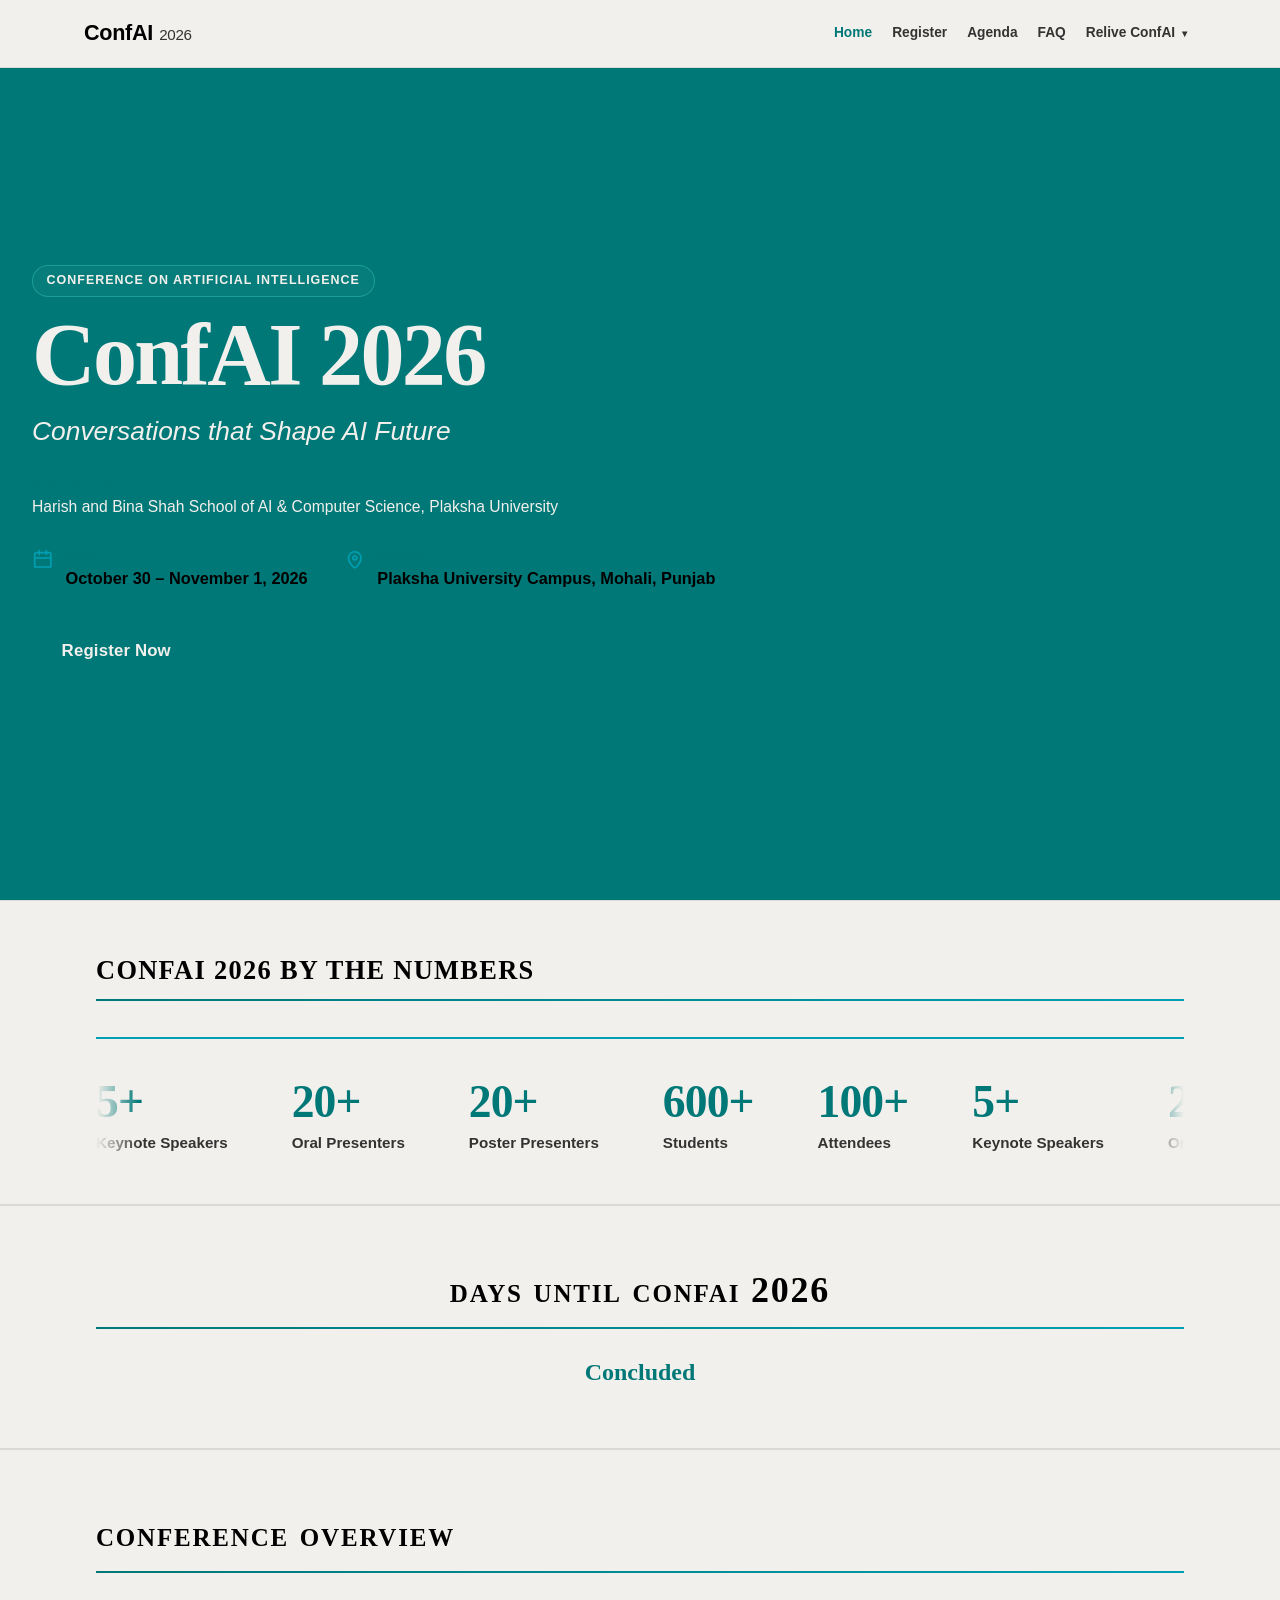
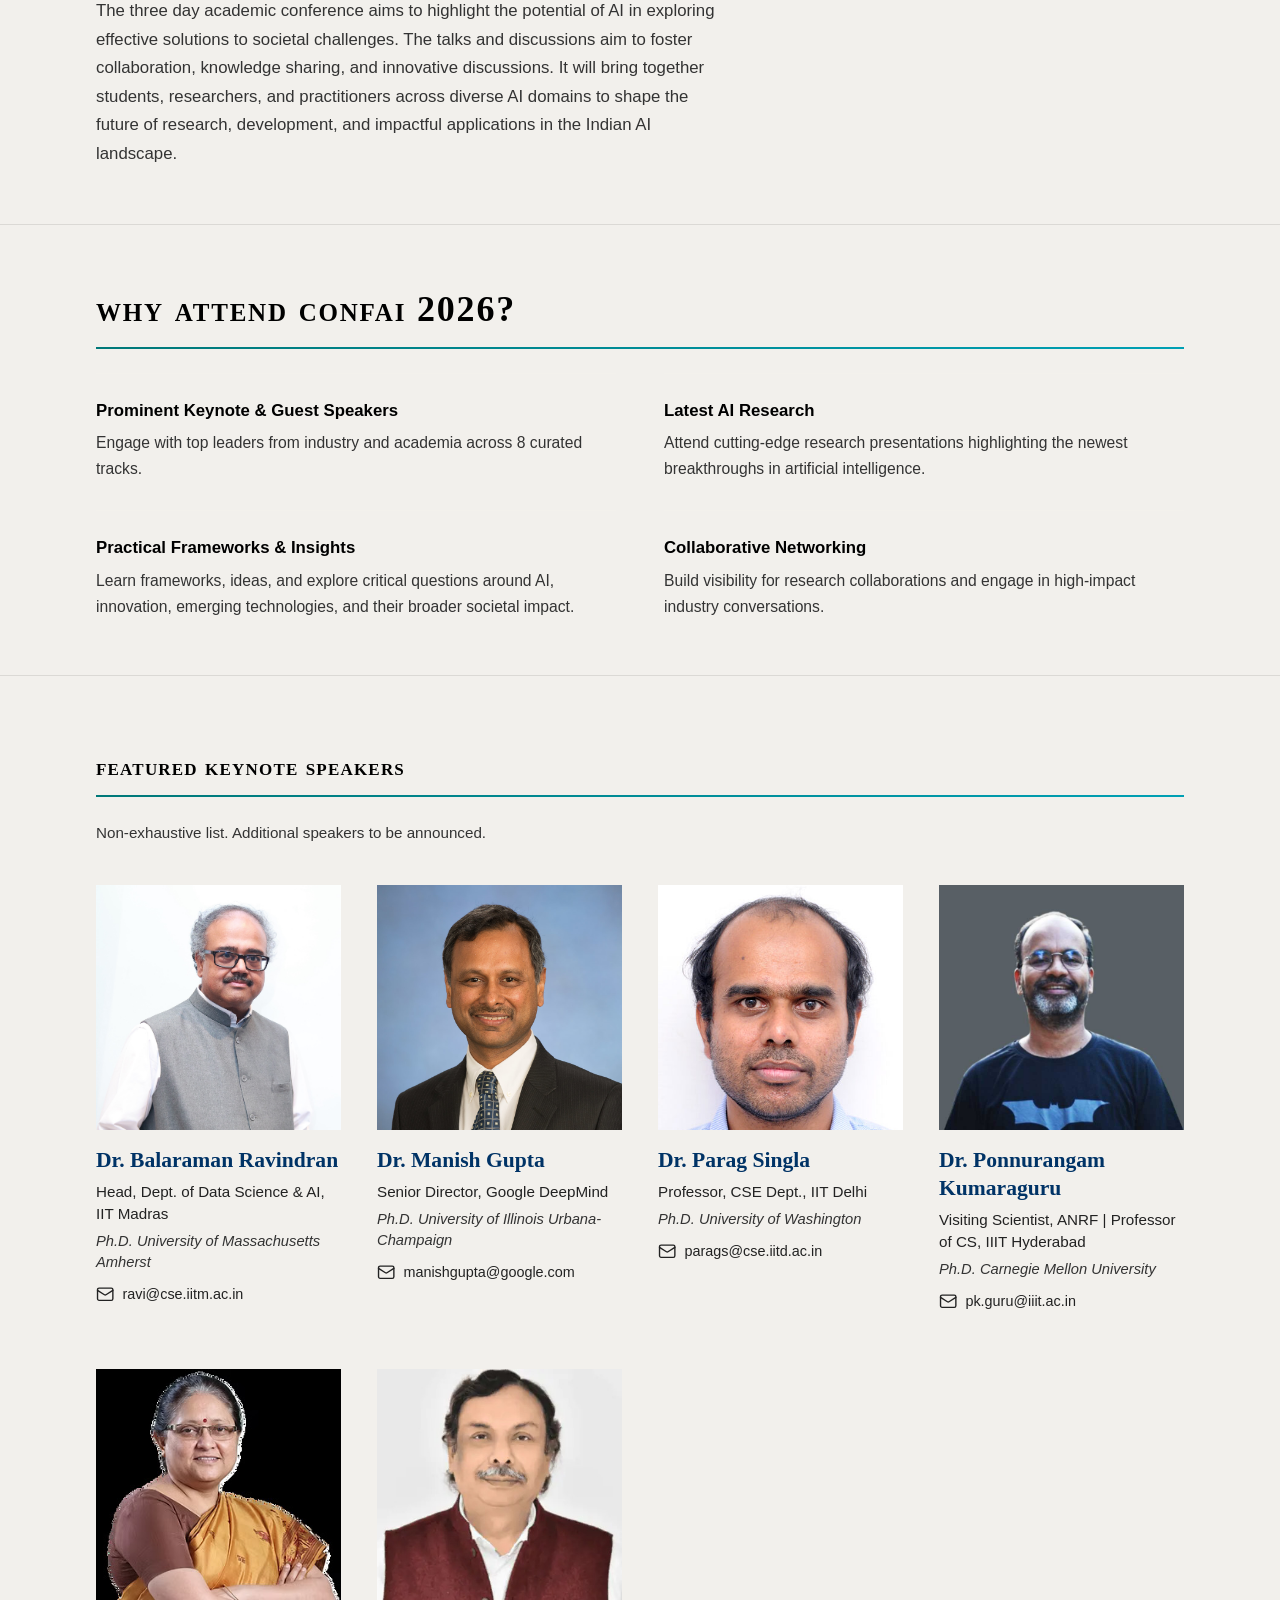
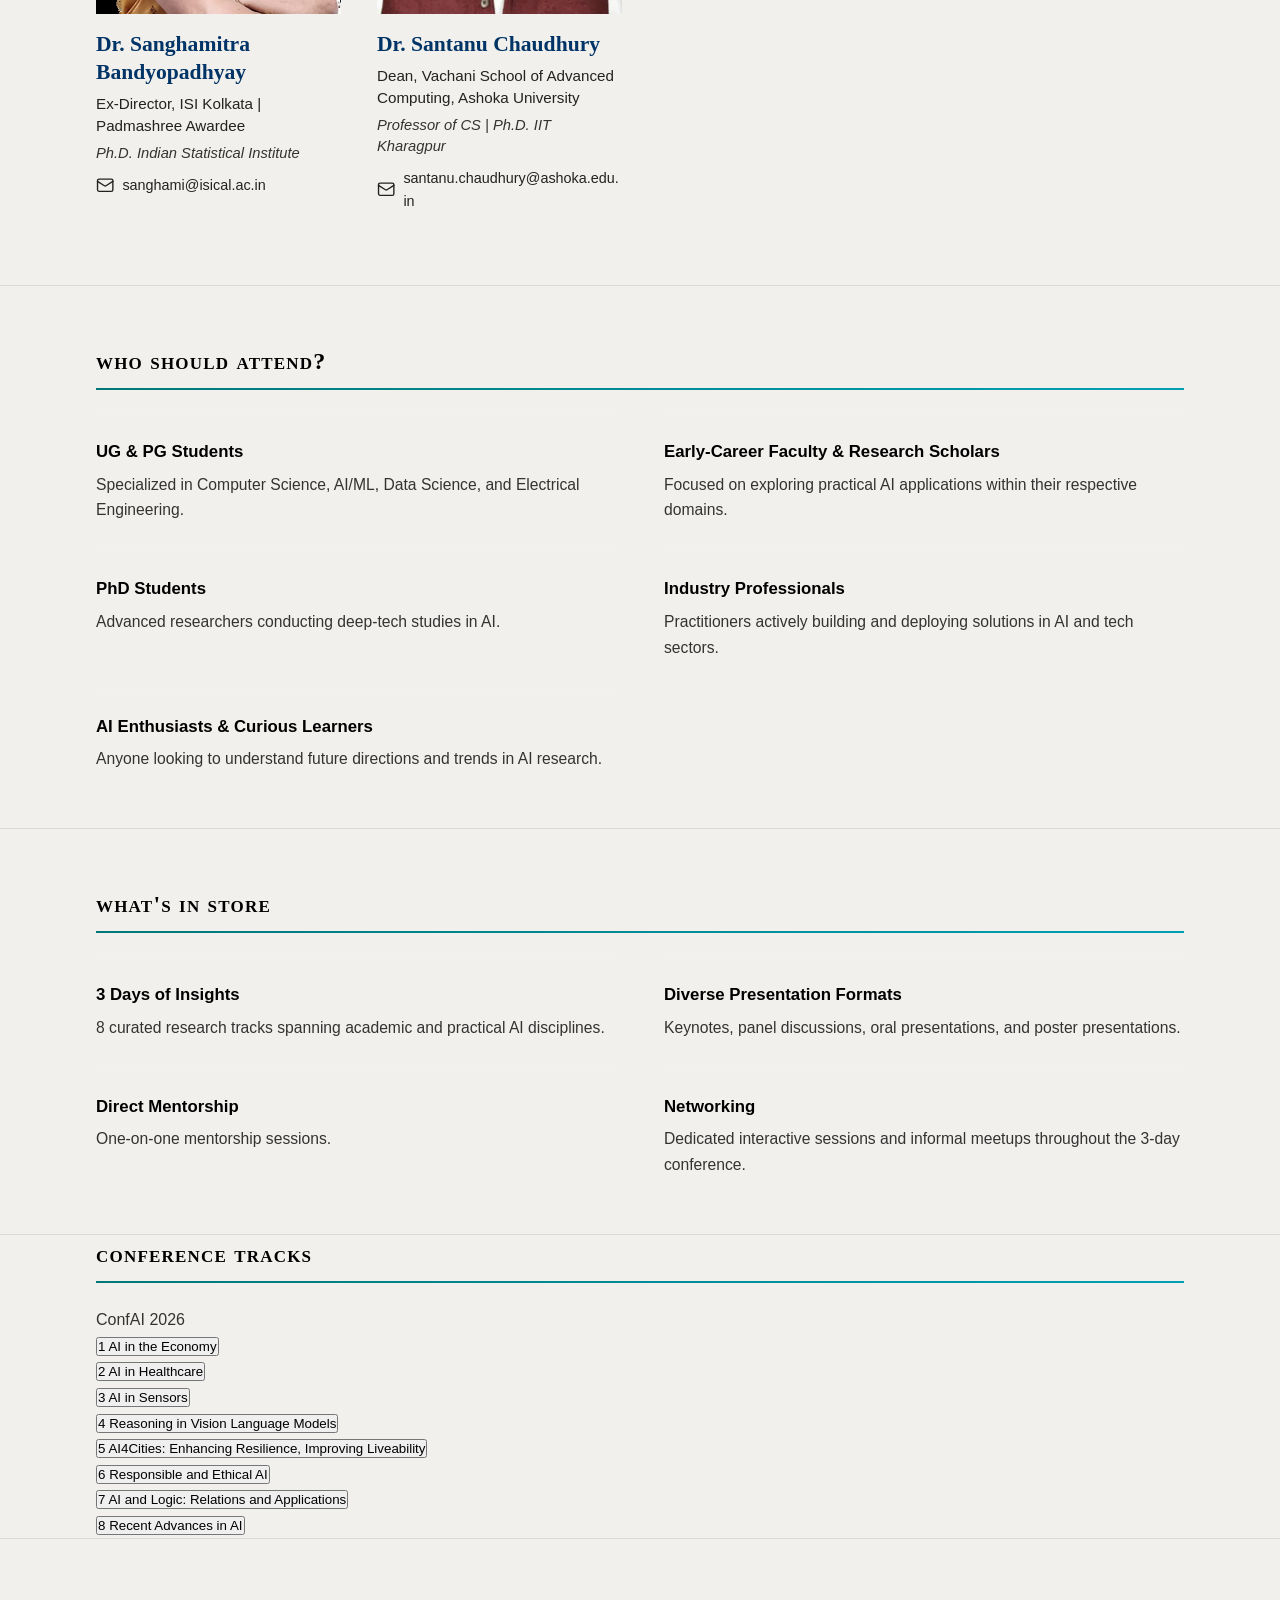
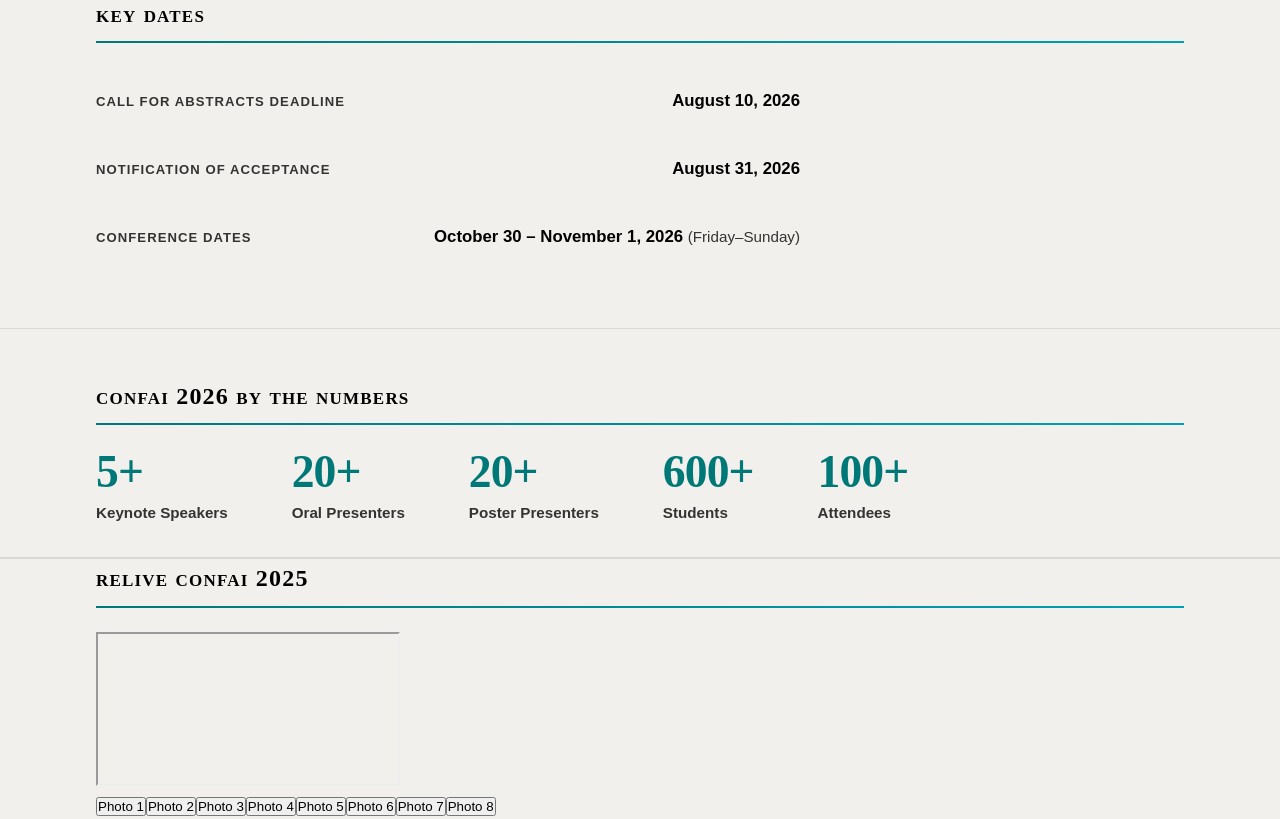
==== commit 121b7924: "Merge branch 'origin/main' into main: integrate Relive video additions while keeping FAQ restored in" ====
--- a/ConfAI26 Website/index.html
+++ b/ConfAI26 Website/index.html
@@ -414,69 +414,130 @@
       </section>
 
       <!-- ═══════════════════════════════════════════════
-           H8 · TRACK DIAGRAM (WIREFRAME)
+           H8 · CONFERENCE TRACKS
            ═══════════════════════════════════════════════ -->
       <section class="section-tracks-diagram" id="tracks-diagram" aria-labelledby="tracks-diagram-heading">
         <div class="section-inner">
-          <h2 id="tracks-diagram-heading" class="sr-only">Conference Tracks</h2>
-          
-          <div class="radial-container">
-            <!-- Center Hub -->
-            <div class="radial-hub">
-              ConfAI<br>2026
-            </div>
-            
-            <!-- 8 Tracks radiating outwards -->
-            <ul class="radial-tracks">
-              <li class="radial-track" style="--track-idx: 0;">
-                <a href="#track-1" class="track-link">
-                  <span class="track-num">1</span>
-                  <span class="track-name">AI in the Economy</span>
-                </a>
-              </li>
-              <li class="radial-track" style="--track-idx: 1;">
-                <a href="#track-2" class="track-link">
-                  <span class="track-num">2</span>
-                  <span class="track-name">AI in Healthcare</span>
-                </a>
-              </li>
-              <li class="radial-track" style="--track-idx: 2;">
-                <a href="#track-3" class="track-link">
-                  <span class="track-num">3</span>
-                  <span class="track-name">AI in Sensors</span>
-                </a>
-              </li>
-              <li class="radial-track" style="--track-idx: 3;">
-                <a href="#track-4" class="track-link">
-                  <span class="track-num">4</span>
-                  <span class="track-name">Reasoning in Vision Language Models</span>
-                </a>
-              </li>
-              <li class="radial-track" style="--track-idx: 4;">
-                <a href="#track-5" class="track-link">
-                  <span class="track-num">5</span>
-                  <span class="track-name">AI4Cities: Enhancing Resilience, Improving Liveability</span>
-                </a>
-              </li>
-              <li class="radial-track" style="--track-idx: 5;">
-                <a href="#track-6" class="track-link">
-                  <span class="track-num">6</span>
-                  <span class="track-name">Responsible and Ethical AI</span>
-                </a>
-              </li>
-              <li class="radial-track" style="--track-idx: 6;">
-                <a href="#track-7" class="track-link">
-                  <span class="track-num">7</span>
-                  <span class="track-name">AI and Logic: Relations and Applications</span>
-                </a>
-              </li>
-              <li class="radial-track" style="--track-idx: 7;">
-                <a href="#track-8" class="track-link">
-                  <span class="track-num">8</span>
-                  <span class="track-name">Recent Advances in AI</span>
-                </a>
-              </li>
-            </ul>
+          <h2 id="tracks-diagram-heading">Conference Tracks</h2>
+
+          <div class="radial-container" role="list" aria-label="8 conference tracks">
+            <!-- Center Hub — logo placeholder, no real logo supplied yet -->
+            <div class="radial-hub" aria-hidden="true">
+              <span class="radial-hub-mark">ConfAI</span>
+              <span class="radial-hub-year">2026</span>
+            </div>
+
+            <!-- Track 1 -->
+            <div class="radial-track" style="--track-idx:0;" role="listitem">
+              <div class="radial-connector" aria-hidden="true"></div>
+              <button class="track-node" type="button"
+                data-track-num="1"
+                data-track-name="AI in the Economy"
+                data-track-chairs="Dr. Alok Ranjan, Dr. Nikhil George, Dr. Divyanshu Jain"
+                data-track-desc="This session focuses on artificial intelligence as a transformative force across three interlocking pillars of modern economies: labor markets, financial systems, and governance structures. On the labor side, we invite work on automation and job displacement, AI-augmented productivity, reskilling and workforce transitions, monitoring and evaluation, and the distributional effects of AI adoption. In finance, topics of interest include algorithmic trading and market microstructure, AI-driven credit scoring and lending, fraud detection, robo-advisory systems, and the use of large language models in financial forecasting and regulatory compliance. In the domain of governance, we seek contributions on AI in public administration and policy design, algorithmic accountability and auditing, AI regulation frameworks , and the role of AI in macroeconomic policymaking and central banking. Finally, in urban and public systems, we welcome work on smart city infrastructure, AI-driven traffic and mobility optimization, land use modeling, and the equitable allocation of public resources across communities."
+                aria-haspopup="dialog">
+                <span class="track-num">1</span>
+                <span class="track-name">AI in the Economy</span>
+              </button>
+            </div>
+
+            <!-- Track 2 -->
+            <div class="radial-track" style="--track-idx:1;" role="listitem">
+              <div class="radial-connector" aria-hidden="true"></div>
+              <button class="track-node" type="button"
+                data-track-num="2"
+                data-track-name="AI in Healthcare"
+                data-track-chairs="Dr. Sunita Chauhan, Dr. Sandeep Manjanna, Dr. Monika Sharma, Dr. Chaitanya Lekshmi Indira, Dr. Appan Rakaraddi, Dr. Arshdeep Sidhu, Dr. Amruta R Behera, Dr. Rucha Joshi, Dr. Swagata Halder, Dr. Sanjeev Khosla"
+                data-track-desc="This session aims to explore how AI technologies can be designed and deployed to deliver tailored healthcare solutions while ensuring fair and inclusive access. It will examine the role of AI in precision medicine, early disease detection, and adaptive care pathways, alongside application in expanding healthcare reach through low-cost diagnostics, telemedicine, and language-inclusive tools. Key challenges will be addressed, including algorithmic bias, data underrepresentation, the digital divide, and the risk of exacerbating existing health disparities."
+                aria-haspopup="dialog">
+                <span class="track-num">2</span>
+                <span class="track-name">AI in Healthcare</span>
+              </button>
+            </div>
+
+            <!-- Track 3 -->
+            <div class="radial-track" style="--track-idx:2;" role="listitem">
+              <div class="radial-connector" aria-hidden="true"></div>
+              <button class="track-node" type="button"
+                data-track-num="3"
+                data-track-name="AI in Sensors"
+                data-track-chairs="Dr. Anil Roy, Dr. Praveen Kumar, Dr. Sandilya Garimella"
+                data-track-desc="Ours is a data driven society. Our life and lifestyle- are overwhelmingly impacted by data supported intelligent systems, be it products or services. A vast portion of these data is emanating from various sensors, appropriate for that event. Sensing technologies are evolving rapidly, generating vast streams of data that require real-time processing, intelligent pattern recognition, and robust decision-making. The specially curated session on &quot;AI in Sensing&quot; of ConfAI invites all researchers, academicians, developers, practitioners, thought leaders, policy makers and overall users of this rapidly growing field which is inventing itself since AI models, tools and techniques are being used to develop the next generation of solutions, physical sensors, hardware systems, and domain-specific analytical engines. Unlike general computer science conferences, this venue explicitly focuses on intelligent application domains, sensor hardware-software co-design, and deployment physics. We welcome contributions from researchers engineering sensors, data acquisition boards, and intelligent transducer networks to make predictions and support real-time decision systems. No matter if it was published earlier, do submit your work. We aim for a highly intense discussion, debate and direction for and of AI in Sensing. Some of the targeted tracks are (but not all): accessibility, clean water, cognitive load assessment, critical infrastructure, Edge AI hardware system, education, entertainment industry, environment, food security, gaming, green energy, haptics, industry 5.0, life on poles, PolSAR image, quantum materials towards circular electronics, quantum sensors, rehabilitation, sanitation, satellite technology, security &amp; surveillance, smart agriculture, sports, underwater world, wearables."
+                aria-haspopup="dialog">
+                <span class="track-num">3</span>
+                <span class="track-name">AI in Sensors</span>
+              </button>
+            </div>
+
+            <!-- Track 4 -->
+            <div class="radial-track" style="--track-idx:3;" role="listitem">
+              <div class="radial-connector" aria-hidden="true"></div>
+              <button class="track-node" type="button"
+                data-track-num="4"
+                data-track-name="Reasoning in Vision Language Models"
+                data-track-chairs="Dr. Pankaj Pansari, Dr. Deepan Muthirayan"
+                data-track-desc="Reasoning is central to intelligence, problem solving, and decision making. Frontier foundation models like VLMs have been able to achieve significant improvements in performance across benchmarks that involve texts and visual data. Notwithstanding, it is critical to know what the model truly understands and does not, when a model might fail and why a model fails. Evaluating the reasoning capabilities of a model directly addresses such questions. The proposed workshop aims to span several topics ranging from benchmarking reasoning, fine-tuning and inference time scaling for reasoning, techniques for probing and analysis, and training and architectures for reasoning. The workshop aims to bring in researchers and expert to share their work and shed light on the recent advances and to create a platform for fostering discussions and collaborations to advance benchmarking and reasoning capabilities of VLMs."
+                aria-haspopup="dialog">
+                <span class="track-num">4</span>
+                <span class="track-name">Reasoning in Vision Language Models</span>
+              </button>
+            </div>
+
+            <!-- Track 5 -->
+            <div class="radial-track" style="--track-idx:4;" role="listitem">
+              <div class="radial-connector" aria-hidden="true"></div>
+              <button class="track-node" type="button"
+                data-track-num="5"
+                data-track-name="AI4Cities: Enhancing Resilience, Improving Liveability"
+                data-track-chairs="Dr. Anupam Sobti, Dr. Malini Balakrishnan, Dr. Prashanth Suresh Kumar, Dr. Pankaj Pansari"
+                data-track-desc="Tier-2 and Tier-3 Indian cities are undergoing rapid expansion and population growth. They are also being impacted by extreme weather events caused by climate change. These have intensified challenges around urban infrastructure leading to erratic power and water supply, inadequate solid waste and wastewater management, urban flooding, traffic congestion etc., thus directly impacting liveability. Traditional infrastructure and planning approaches are unable to keep pace with this complex, fragmented and rapid urban development. In this context, AI offers a powerful approach for predictive urban management through real-time, data-driven insights, that can enable cities to anticipate water and energy demand, optimize waste and wastewater management systems, and overall, enable better quality of living. The impact of AI also depends on how well it is embedded into governance and decision-making processes that can help urban local bodies make informed, timely decisions. Thus, scalable, low-cost digital tools are required, along with suitable data-sharing frameworks, enhanced institutional capacity, and citizen engagement."
+                aria-haspopup="dialog">
+                <span class="track-num">5</span>
+                <span class="track-name">AI4Cities: Enhancing Resilience, Improving Liveability</span>
+              </button>
+            </div>
+
+            <!-- Track 6 -->
+            <div class="radial-track" style="--track-idx:5;" role="listitem">
+              <div class="radial-connector" aria-hidden="true"></div>
+              <button class="track-node" type="button"
+                data-track-num="6"
+                data-track-name="Responsible and Ethical AI"
+                data-track-chairs="Dr. Rajesh Sharma, Dr. Sachindranath"
+                data-track-desc="Artificial intelligence is reshaping institutions, economies, and social relations at a pace that has outrun existing governance structures. This session examines the ethical, legal, and sociotechnical dimensions of responsible AI, bringing together interdisciplinary perspectives from computer science, law, philosophy, political science, and sociology. We explore how foundational ethical theories inform practical governance models, including structures for accountability, transparency, and stakeholder participation. Central concerns include algorithmic fairness, epistemic risks, power concentration, and the design of cross-jurisdictional regulatory frameworks — particularly for generative and agentic AI systems. The session also engages with the growing recognition that adherence to emerging AI standards must translate into meaningful real-world behavior, not mere compliance. We invite contributions that treat responsible AI not as a technical problem alone, but as a fundamentally human and political one."
+                aria-haspopup="dialog">
+                <span class="track-num">6</span>
+                <span class="track-name">Responsible and Ethical AI</span>
+              </button>
+            </div>
+
+            <!-- Track 7 -->
+            <div class="radial-track" style="--track-idx:6;" role="listitem">
+              <div class="radial-connector" aria-hidden="true"></div>
+              <button class="track-node" type="button"
+                data-track-num="7"
+                data-track-name="AI and Logic: Relations and Applications"
+                data-track-chairs="Dr. Deepak Khemani, Dr. Saeed Salehi, Dr. Tapas Pandit"
+                data-track-desc="The interaction of various logics and different AI tools is two-way: logic is used and can, in fact, help design an AI tool; an AI tool can, in turn, be trained for solving some logical problems (which could have more mathematical flavor). Logic has always played a role in AI—starting with theorem proving, model checking, event calculus, reasoning with ontologies on the web, and epistemic reasoning in multi-agent systems. Also, logic can provide rigorous guarantees needed for data privacy and the protection of sensitive information. Thus, logic is not only an important outcome of a successfully designed AI device but also a cornerstone tool in any AI development. This track welcomes all submissions related to AI and logic."
+                aria-haspopup="dialog">
+                <span class="track-num">7</span>
+                <span class="track-name">AI and Logic: Relations and Applications</span>
+              </button>
+            </div>
+
+            <!-- Track 8 -->
+            <div class="radial-track" style="--track-idx:7;" role="listitem">
+              <div class="radial-connector" aria-hidden="true"></div>
+              <button class="track-node" type="button"
+                data-track-num="8"
+                data-track-name="Recent Advances in AI"
+                data-track-chairs=""
+                data-track-desc="Submissions are not limited to the tracks given above. Work pertaining to the theme of the conference is welcome. It could include ongoing research and previously published work."
+                aria-haspopup="dialog">
+                <span class="track-num">8</span>
+                <span class="track-name">Recent Advances in AI</span>
+              </button>
+            </div>
           </div>
         </div>
       </section>
@@ -505,6 +566,67 @@
       </section>
 
 
+      <!-- ═══════════════════════════════════════════════
+           H10 · KEY NUMBERS
+           Heading assumed: "ConfAI 2026 By the Numbers"
+           (no exact heading supplied in the brief)
+           ═══════════════════════════════════════════════ -->
+      <section class="section-stats" id="key-numbers" aria-labelledby="stats-heading">
+        <div class="section-inner">
+          <h2 id="stats-heading">ConfAI 2026 By the Numbers</h2>
+          <dl class="stats-list">
+            <div class="stat-item">
+              <dt class="stat-value">5+</dt>
+              <dd class="stat-label">Keynote Speakers</dd>
+            </div>
+            <div class="stat-item">
+              <dt class="stat-value">20+</dt>
+              <dd class="stat-label">Oral Presenters</dd>
+            </div>
+            <div class="stat-item">
+              <dt class="stat-value">20+</dt>
+              <dd class="stat-label">Poster Presenters</dd>
+            </div>
+            <div class="stat-item">
+              <dt class="stat-value">600+</dt>
+              <dd class="stat-label">Students</dd>
+            </div>
+            <div class="stat-item">
+              <dt class="stat-value">100+</dt>
+              <dd class="stat-label">Attendees</dd>
+            </div>
+          </dl>
+        </div>
+      </section>
+
+      <!-- ═══════════════════════════════════════════════
+           H11 · RELIVE CONFAI 2025
+           ═══════════════════════════════════════════════ -->
+      <section class="section-relive" id="relive-2025" aria-labelledby="relive-heading">
+        <div class="section-inner">
+          <h2 id="relive-heading">Relive ConfAI 2025</h2>
+
+          <!-- 16:9 Responsive YouTube Embed -->
+          <div class="video-wrapper" aria-label="ConfAI 2025 highlights video">
+            <iframe
+              src="https://www.youtube.com/embed/k3G5v5cH-bo"
+              title="ConfAI 2025 Highlights"
+              allow="accelerometer; autoplay; clipboard-write; encrypted-media; gyroscope; picture-in-picture"
+              allowfullscreen
+              loading="lazy"
+            ></iframe>
+          </div>
+
+          <!-- Photo Gallery — rendered from img/gallery-2025/manifest.json by script.js -->
+          <div id="gallery-2025" class="gallery-grid" aria-label="ConfAI 2025 photo gallery" role="list">
+            <!-- Photos injected here by initGallery() in script.js -->
+            <!-- To add a real photo: drop the file into img/gallery-2025/
+                 then add one object to img/gallery-2025/manifest.json:
+                 { "file": "your-photo.jpg", "alt": "ConfAI 2025 conference photo — <short description>" }
+                 Remove the "placeholder": true field if present. -->
+          </div>
+        </div>
+      </section>
     </main>
 
     <!-- ═══════════════════════════════════════════════
@@ -519,5 +641,31 @@
         <a id="modal-speaker-link" href="#" target="_blank" rel="noopener noreferrer" class="btn btn-primary modal-btn">View faculty profile</a>
       </div>
     </div>
+
+    <!-- ═══════════════════════════════════════════════
+         PHOTO LIGHTBOX MODAL
+         ═══════════════════════════════════════════════ -->
+    <div class="modal-overlay" id="photo-modal" aria-modal="true" role="dialog" aria-labelledby="photo-modal-caption" hidden>
+      <div class="modal-content photo-modal-content" role="document">
+        <button class="modal-close" aria-label="Close photo">&times;</button>
+        <img id="photo-modal-img" src="" alt="" class="photo-modal-img">
+        <p id="photo-modal-caption" class="photo-modal-caption"></p>
+      </div>
+    </div>
+
+    <!-- ═══════════════════════════════════════════════
+         TRACK MODAL
+         ═══════════════════════════════════════════════ -->
+    <div class="modal-overlay" id="track-modal" aria-modal="true" role="dialog" aria-labelledby="track-modal-name" hidden>
+      <div class="modal-content track-modal-content" role="document">
+        <button class="modal-close" aria-label="Close track details">&times;</button>
+        <div class="track-modal-header">
+          <span class="track-modal-num" id="track-modal-num"></span>
+          <h3 class="track-modal-name" id="track-modal-name"></h3>
+        </div>
+        <p class="track-modal-chairs" id="track-modal-chairs"></p>
+        <p class="track-modal-desc" id="track-modal-desc"></p>
+      </div>
+    </div>
   </body>
 </html>
--- a/ConfAI26 Website/css/styles.css
+++ b/ConfAI26 Website/css/styles.css
@@ -1311,156 +1311,6 @@
   text-align: center;
 }
 
-/* ─────────────────────────────────────────────────────────
-   H8 · TRACKS DIAGRAM
-──────────────────────────────────────────────────────────── */
-.section-tracks-diagram {
-  padding-bottom: 2rem;
-}
-
-.radial-container {
-  position: relative;
-  display: flex;
-  flex-direction: column;
-  align-items: center;
-  gap: 1.5rem;
-  width: 100%;
-}
-
-.radial-hub {
-  display: flex;
-  align-items: center;
-  justify-content: center;
-  text-align: center;
-  background-color: var(--color-chalk-bg);
-  color: var(--color-chalk-bg);
-    font-size: 1.25rem;
-  font-weight: 600;
-  width: 7rem;
-  height: 7rem;
-  border-radius: 50%;
-  border: 4px solid var(--color-chalk-bg);
-  z-index: 2;
-  line-height: 1.1;
-}
-
-.radial-tracks {
-  list-style: none;
-  padding: 0;
-  margin: 0;
-  display: flex;
-  flex-direction: column;
-  gap: 1rem;
-  width: 100%;
-  max-width: 28rem;
-}
-
-.radial-track {
-  display: block;
-}
-
-.track-link {
-  display: flex;
-  align-items: center;
-  gap: 0.75rem;
-  padding: 0.75rem 1rem;
-  background: var(--color-chalk-bg);
-  border: 1px solid rgba(247, 244, 238, 0.15);
-  text-decoration: none;
-  color: var(--color-graphite-dark);
-  transition: background 0.2s, border-color 0.2s;
-  border-radius: 4px;
-}
-
-.track-link:hover,
-.track-link:focus-visible {
-  background: rgba(247, 244, 238, 0.05);
-  border-color: rgba(247, 244, 238, 0.3);
-  outline: none;
-}
-
-.track-link:focus-visible {
-  outline: 2px solid var(--color-teal);
-}
-
-.track-num {
-  display: inline-flex;
-  align-items: center;
-  justify-content: center;
-  width: 2rem;
-  height: 2rem;
-  background: var(--color-graphite);
-  color: var(--color-chalk-bg);
-  border-radius: 50%;
-  font-family: var(--font-sans);
-  font-weight: 700;
-  font-size: 0.9rem;
-  flex-shrink: 0;
-}
-
-.track-name {
-  font-family: var(--font-sans);
-  font-size: 0.95rem;
-  line-height: 1.3;
-}
-
-/* --- Desktop Radial Layout --- */
-@media (min-width: 64rem) {
-  .radial-container {
-    height: 600px;
-    margin: 3rem 0;
-    padding: 0;
-  }
-  
-  .radial-hub {
-    position: absolute;
-    top: 50%;
-    left: 50%;
-    transform: translate(-50%, -50%);
-  }
-  
-  .radial-tracks {
-    position: absolute;
-    width: 100%;
-    height: 100%;
-    top: 0;
-    left: 0;
-    display: block;
-    max-width: none;
-  }
-
-  .radial-track {
-    position: absolute;
-    top: 50%;
-    left: 50%;
-    width: 260px; /* Max width for track boxes */
-    transform-origin: center center;
-    /* Translate container to center, rotate based on index, then push out by 260px radius */
-    transform: translate(-50%, -50%) rotate(calc(var(--track-idx) * 45deg)) translateX(260px);
-    z-index: 1;
-  }
-  
-  /* The line connecting hub to node */
-  .radial-track::before {
-    content: "";
-    position: absolute;
-    top: 50%;
-    left: 50%;
-    width: 260px; /* same as radius */
-    height: 1px;
-    background: var(--color-graphite);
-    opacity: 0.3;
-    transform: translate(-100%, -50%);
-    z-index: -1;
-  }
-
-  .track-link {
-    /* Counter-rotate text so it remains horizontal, reading left-to-right */
-    transform: rotate(calc(var(--track-idx) * -45deg));
-    width: 100%;
-  }
-}
-
 
 h2:not(.sr-only) {
   font-family: var(--font-display);
@@ -1570,7 +1420,7 @@
 }
 .brand-year {
   color: var(--color-graphite); /* Usually gold, but let's make it graphite to blend in, or teal */
-}
+
 
 /* ─────────────────────────────────────────────────────────
    FAQ ACCORDION & INNER PAGE STYLES
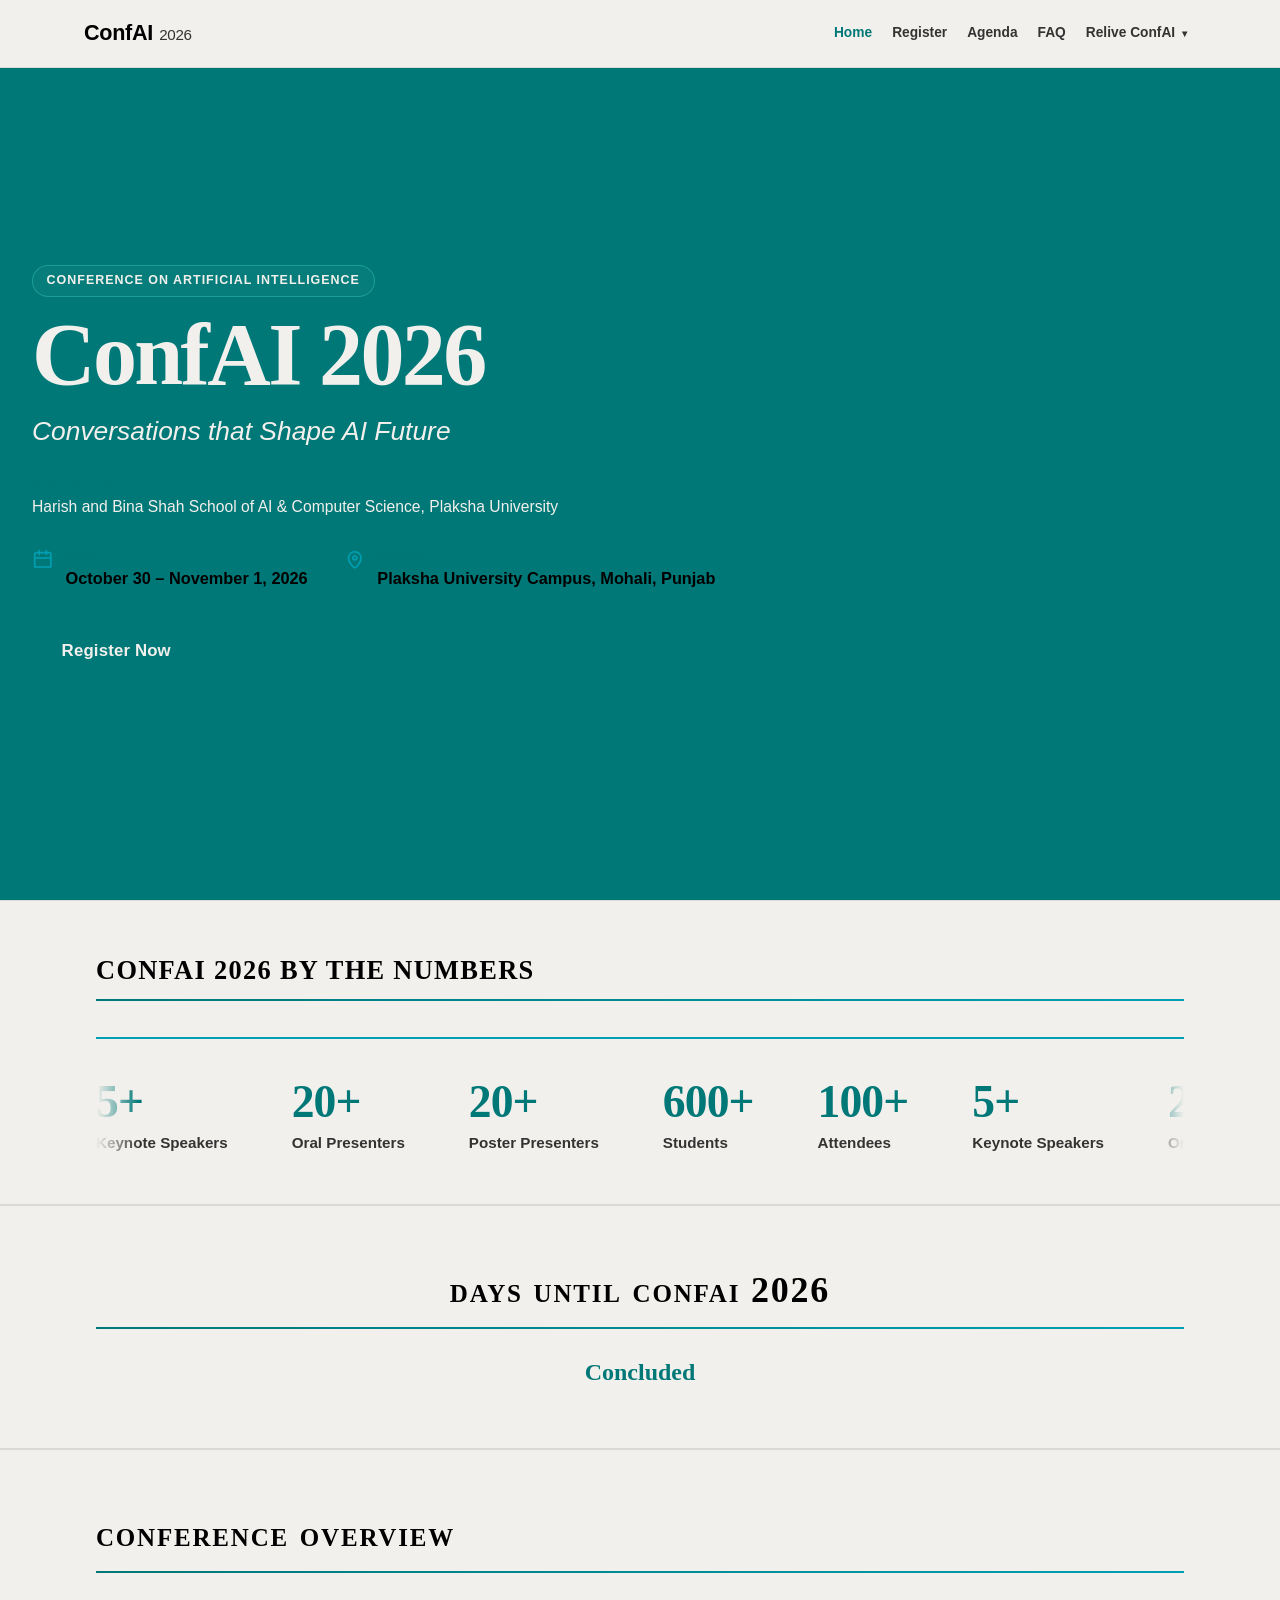
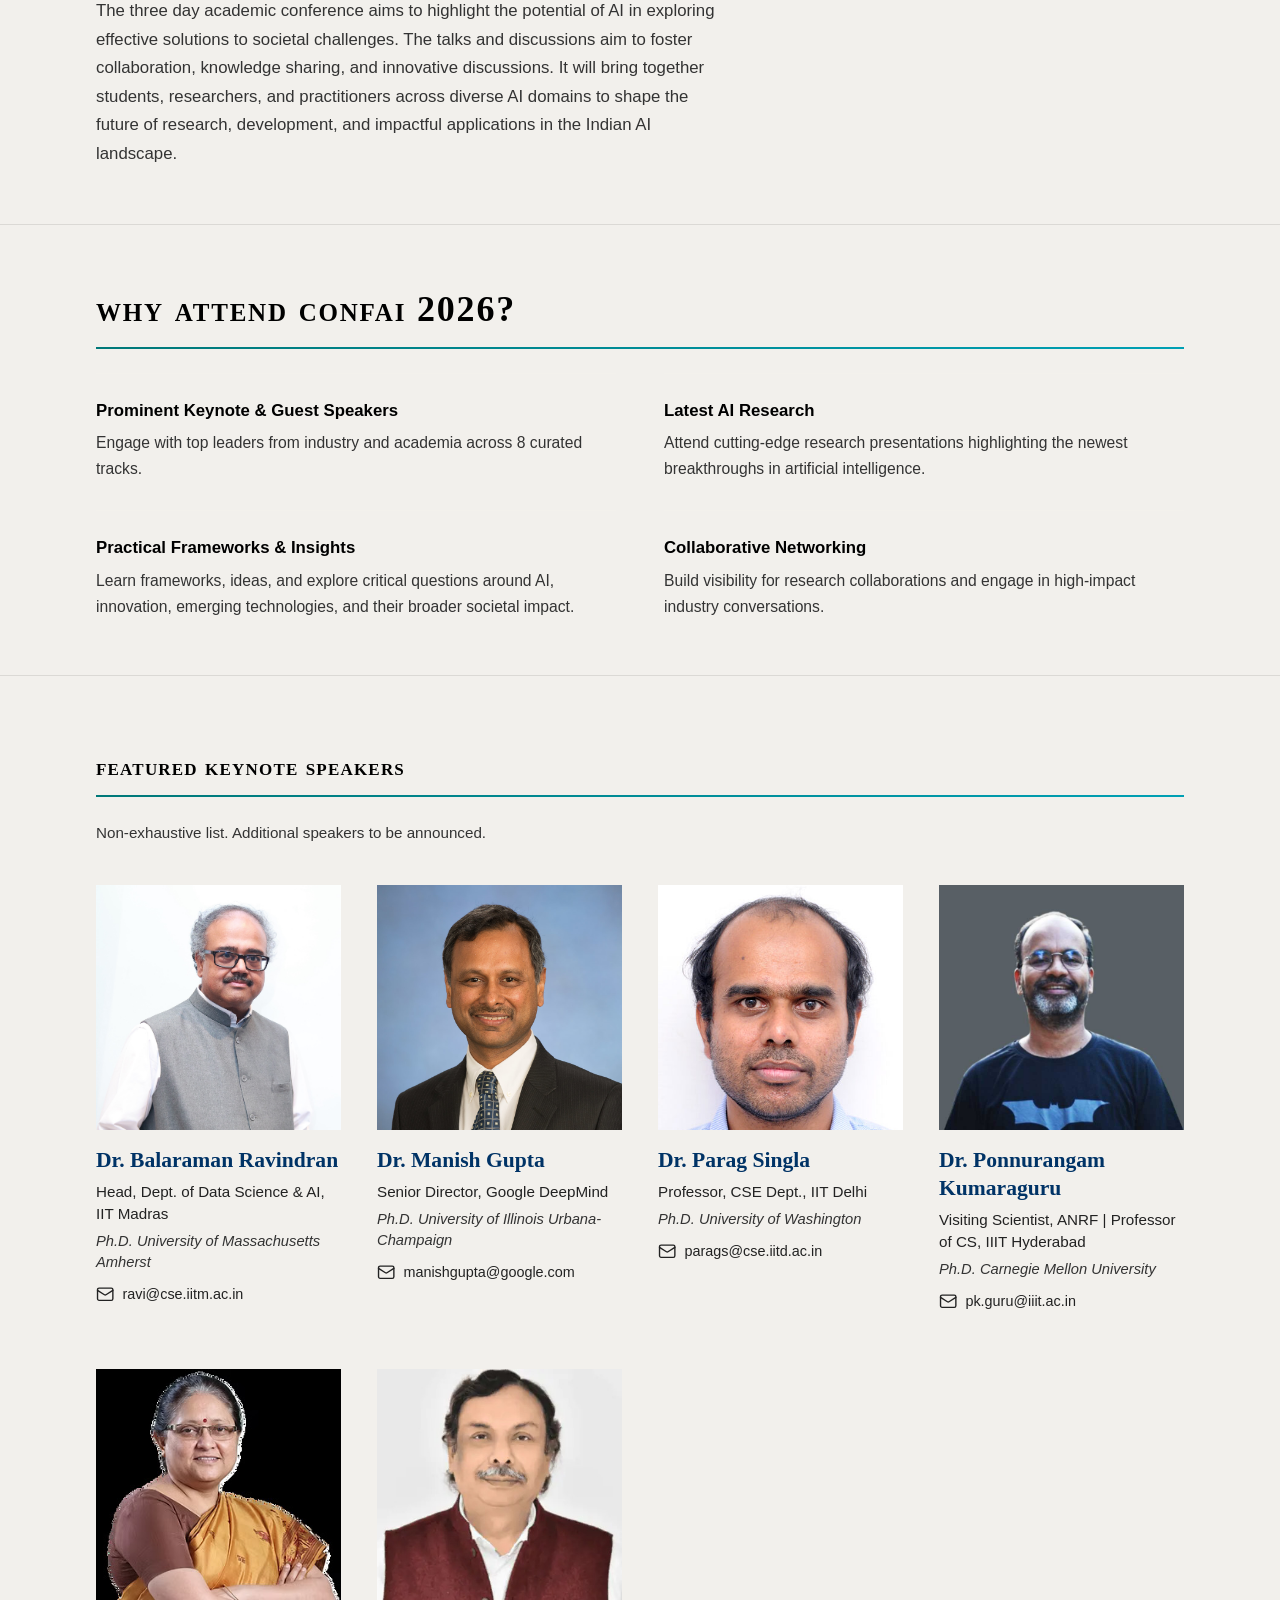
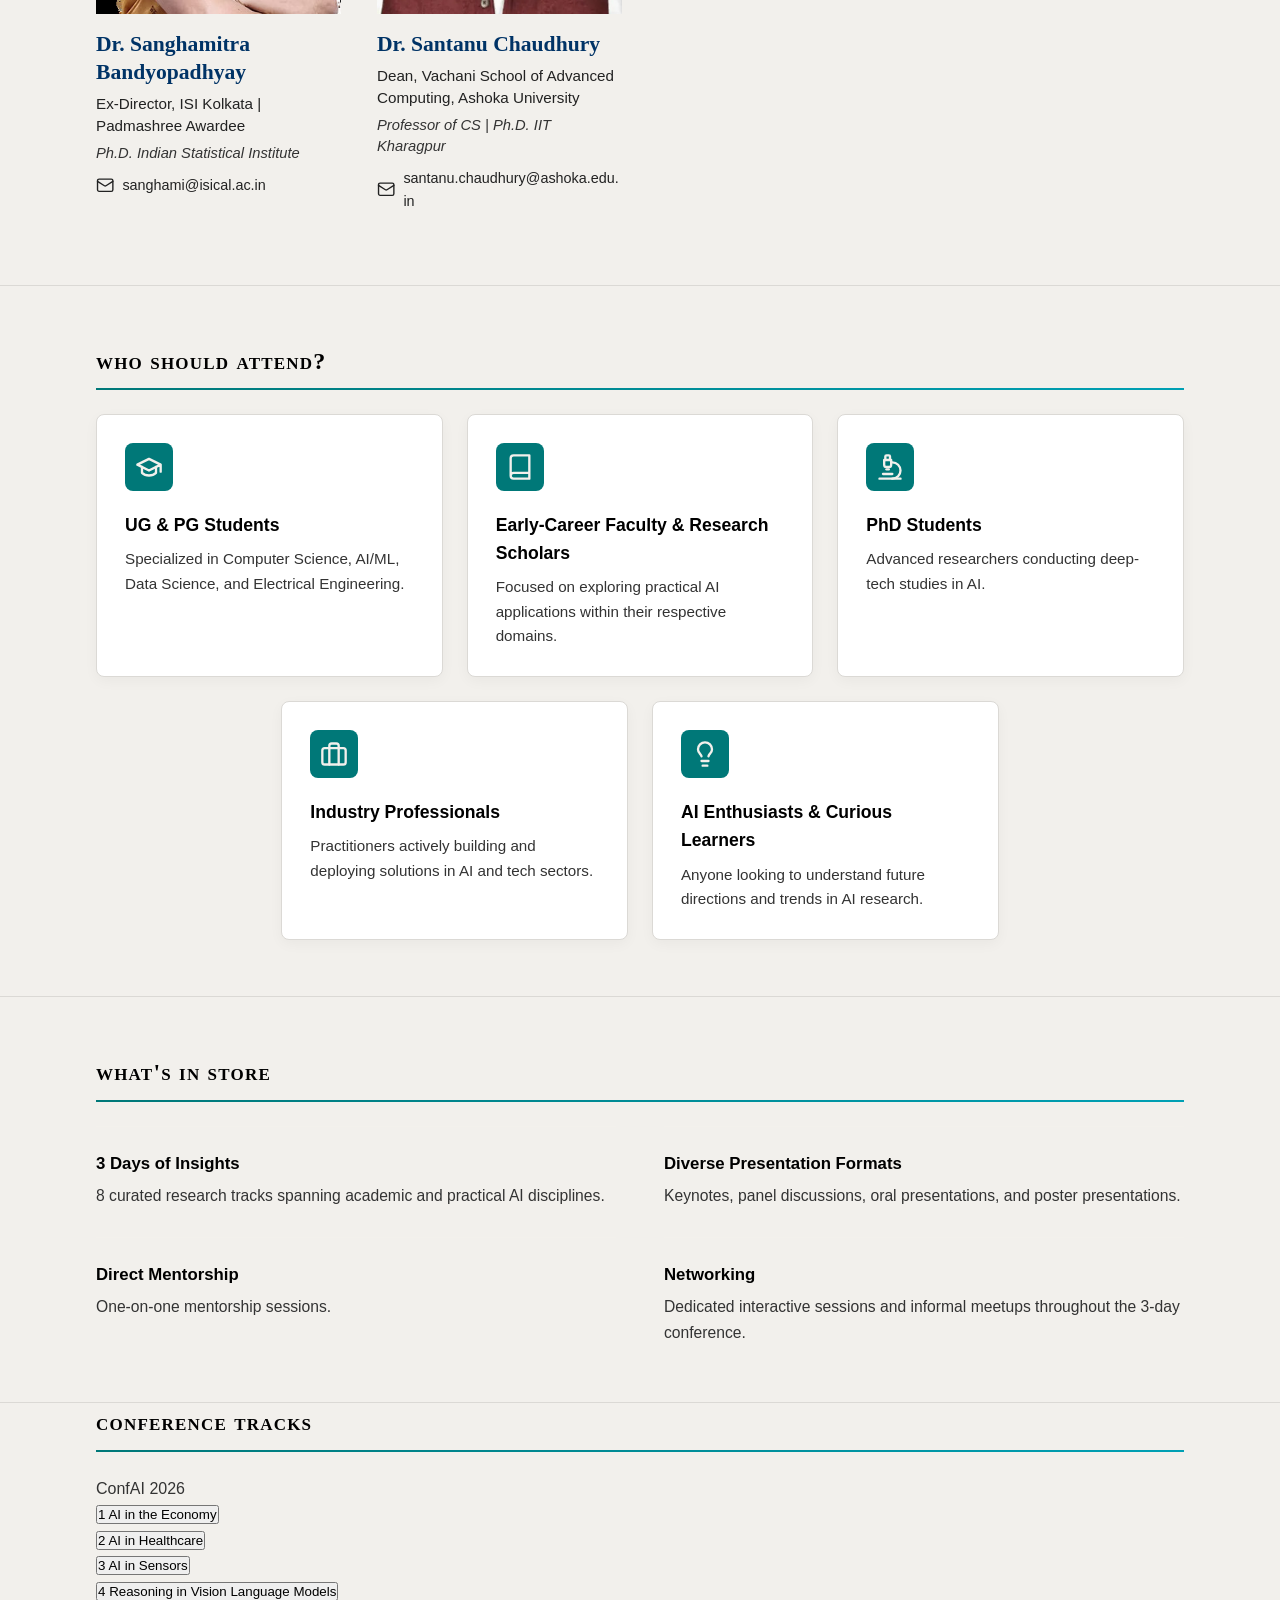
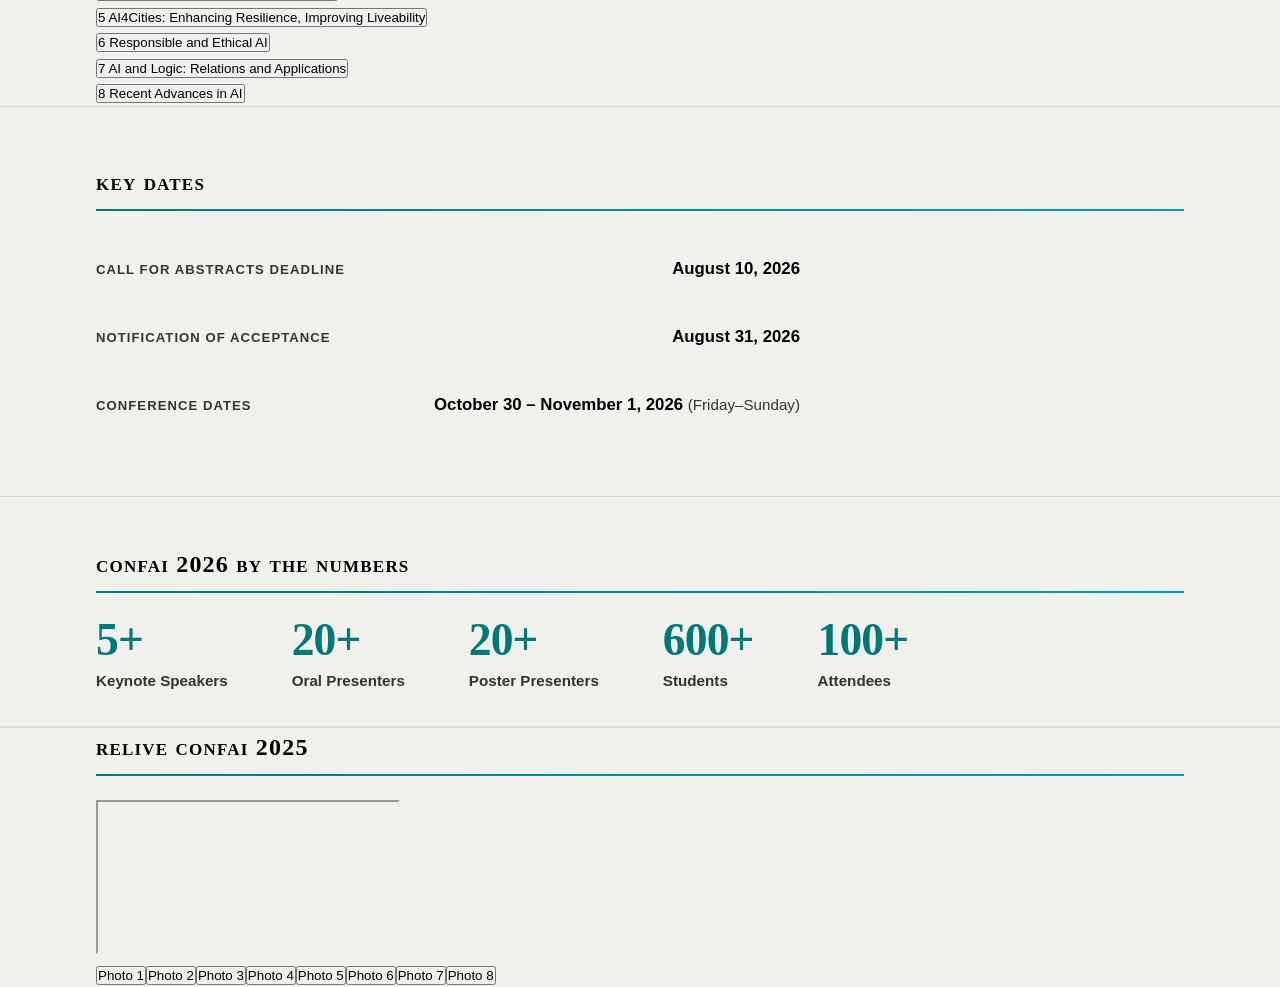
==== commit 989c485a: "Updated Who Should Attend section design" ====
--- a/ConfAI26 Website/index.html
+++ b/ConfAI26 Website/index.html
@@ -362,25 +362,50 @@
         <div class="section-inner">
           <h2 id="audience-heading">Who Should Attend?</h2>
           <ul class="audience-list">
-            <li>
-              <h3>UG &amp; PG Students</h3>
-              <p>Specialized in Computer Science, AI/ML, Data Science, and Electrical Engineering.</p>
-            </li>
-            <li>
-              <h3>Early-Career Faculty &amp; Research Scholars</h3>
-              <p>Focused on exploring practical AI applications within their respective domains.</p>
-            </li>
-            <li>
-              <h3>PhD Students</h3>
-              <p>Advanced researchers conducting deep-tech studies in AI.</p>
-            </li>
-            <li>
-              <h3>Industry Professionals</h3>
-              <p>Practitioners actively building and deploying solutions in AI and tech sectors.</p>
-            </li>
-            <li>
-              <h3>AI Enthusiasts &amp; Curious Learners</h3>
-              <p>Anyone looking to understand future directions and trends in AI research.</p>
+            <li class="audience-item">
+              <div class="audience-card">
+                <div class="audience-icon" aria-hidden="true">
+                  <svg xmlns="http://www.w3.org/2000/svg" width="28" height="28" viewBox="0 0 24 24" fill="none" stroke="currentColor" stroke-width="2" stroke-linecap="round" stroke-linejoin="round"><path d="M22 10v6M2 10l10-5 10 5-10 5z"/><path d="M6 12v5c3 3 9 3 12 0v-5"/></svg>
+                </div>
+                <h3>UG &amp; PG Students</h3>
+                <p>Specialized in Computer Science, AI/ML, Data Science, and Electrical Engineering.</p>
+              </div>
+            </li>
+            <li class="audience-item">
+              <div class="audience-card">
+                <div class="audience-icon" aria-hidden="true">
+                  <svg xmlns="http://www.w3.org/2000/svg" width="28" height="28" viewBox="0 0 24 24" fill="none" stroke="currentColor" stroke-width="2" stroke-linecap="round" stroke-linejoin="round"><path d="M4 19.5v-15A2.5 2.5 0 0 1 6.5 2H20v20H6.5a2.5 2.5 0 0 1 0-5H20"/></svg>
+                </div>
+                <h3>Early-Career Faculty &amp; Research Scholars</h3>
+                <p>Focused on exploring practical AI applications within their respective domains.</p>
+              </div>
+            </li>
+            <li class="audience-item">
+              <div class="audience-card">
+                <div class="audience-icon" aria-hidden="true">
+                  <svg xmlns="http://www.w3.org/2000/svg" width="28" height="28" viewBox="0 0 24 24" fill="none" stroke="currentColor" stroke-width="2" stroke-linecap="round" stroke-linejoin="round"><path d="M6 18h8"/><path d="M3 22h18"/><path d="M14 22a7 7 0 1 0 0-14h-1"/><path d="M9 14h2"/><path d="M9 12a2 2 0 0 1-2-2V6h6v4a2 2 0 0 1-2 2Z"/><path d="M12 6V3a1 1 0 0 0-1-1H9a1 1 0 0 0-1 1v3"/></svg>
+                </div>
+                <h3>PhD Students</h3>
+                <p>Advanced researchers conducting deep-tech studies in AI.</p>
+              </div>
+            </li>
+            <li class="audience-item">
+              <div class="audience-card">
+                <div class="audience-icon" aria-hidden="true">
+                  <svg xmlns="http://www.w3.org/2000/svg" width="28" height="28" viewBox="0 0 24 24" fill="none" stroke="currentColor" stroke-width="2" stroke-linecap="round" stroke-linejoin="round"><rect width="20" height="14" x="2" y="7" rx="2" ry="2"/><path d="M16 21V5a2 2 0 0 0-2-2h-4a2 2 0 0 0-2 2v16"/></svg>
+                </div>
+                <h3>Industry Professionals</h3>
+                <p>Practitioners actively building and deploying solutions in AI and tech sectors.</p>
+              </div>
+            </li>
+            <li class="audience-item">
+              <div class="audience-card">
+                <div class="audience-icon" aria-hidden="true">
+                  <svg xmlns="http://www.w3.org/2000/svg" width="28" height="28" viewBox="0 0 24 24" fill="none" stroke="currentColor" stroke-width="2" stroke-linecap="round" stroke-linejoin="round"><path d="M15 14c.2-1 .7-1.7 1.5-2.5 1-.9 1.5-2.2 1.5-3.5A6 6 0 0 0 6 8c0 1 .2 2.2 1.5 3.5.7.9 1.3 1.5 1.5 2.5"/><path d="M9 18h6"/><path d="M10 22h4"/></svg>
+                </div>
+                <h3>AI Enthusiasts &amp; Curious Learners</h3>
+                <p>Anyone looking to understand future directions and trends in AI research.</p>
+              </div>
             </li>
           </ul>
         </div>
--- a/ConfAI26 Website/css/styles.css
+++ b/ConfAI26 Website/css/styles.css
@@ -784,7 +784,6 @@
 
 /* ─────────────────────────────────────────────────────────
    WHO SHOULD ATTEND?  (H5)
-   Same structural pattern as Why Attend — plain list, no decoration.
 ──────────────────────────────────────────────────────────── */
 .section-audience {
   padding: 3.5rem 0;
@@ -792,36 +791,81 @@
 
 .audience-list {
   list-style: none;
+  display: grid;
+  grid-template-columns: 1fr;
+  gap: 1.5rem;
+  padding: 0;
+  margin: 0;
+}
+
+.audience-item {
+  display: flex;
+}
+
+.audience-card {
   display: flex;
   flex-direction: column;
-  gap: 1.75rem;
-}
-
-.audience-list li {
-  padding-top: 1.5rem;
-  border-top: 1px solid rgba(247, 244, 238, 0.12);
-}
-
-.audience-list h3 {
-  font-family: var(--font-sans);
-  font-size: 1.05rem;
+  background-color: #FFFFFF;
+  border: 1px solid var(--color-chalk-line);
+  border-radius: 8px;
+  padding: 1.75rem;
+  box-shadow: 0 4px 14px rgba(0, 0, 0, 0.04);
+  transition: transform var(--transition, 0.2s);
+  width: 100%;
+}
+
+.audience-card:hover {
+  transform: translateY(-4px);
+}
+
+.audience-icon {
+  display: flex;
+  align-items: center;
+  justify-content: center;
+  width: 3rem;
+  height: 3rem;
+  border-radius: 8px;
+  background-color: var(--color-teal);
+  color: var(--color-chalk-bg);
+  margin-bottom: 1.25rem;
+}
+
+.audience-card h3 {
+  font-family: var(--font-sans);
+  font-size: 1.1rem;
   font-weight: 700;
   color: var(--color-graphite-dark);
-  margin-bottom: 0.35rem;
-}
-
-.audience-list p {
-  font-size: 0.98rem;
-  color: var(--color-graphite);
-  max-width: 60ch;
-  line-height: 1.65;
+  margin: 0 0 0.5rem 0;
+}
+
+.audience-card p {
+  font-size: 0.95rem;
+  color: var(--color-graphite);
+  line-height: 1.6;
+  margin: 0;
 }
 
 @media (min-width: 48rem) {
   .audience-list {
-    display: grid;
-    grid-template-columns: 1fr 1fr;
-    gap: 1.75rem 3rem;
+    grid-template-columns: repeat(2, 1fr);
+  }
+}
+
+@media (min-width: 64rem) {
+  .audience-list {
+    grid-template-columns: repeat(6, 1fr);
+  }
+  
+  .audience-item {
+    grid-column: span 2;
+  }
+  
+  /* Center the 4th and 5th items in the 3-col grid */
+  .audience-item:nth-child(4) {
+    grid-column: 2 / span 2;
+  }
+  .audience-item:nth-child(5) {
+    grid-column: 4 / span 2;
   }
 }
 
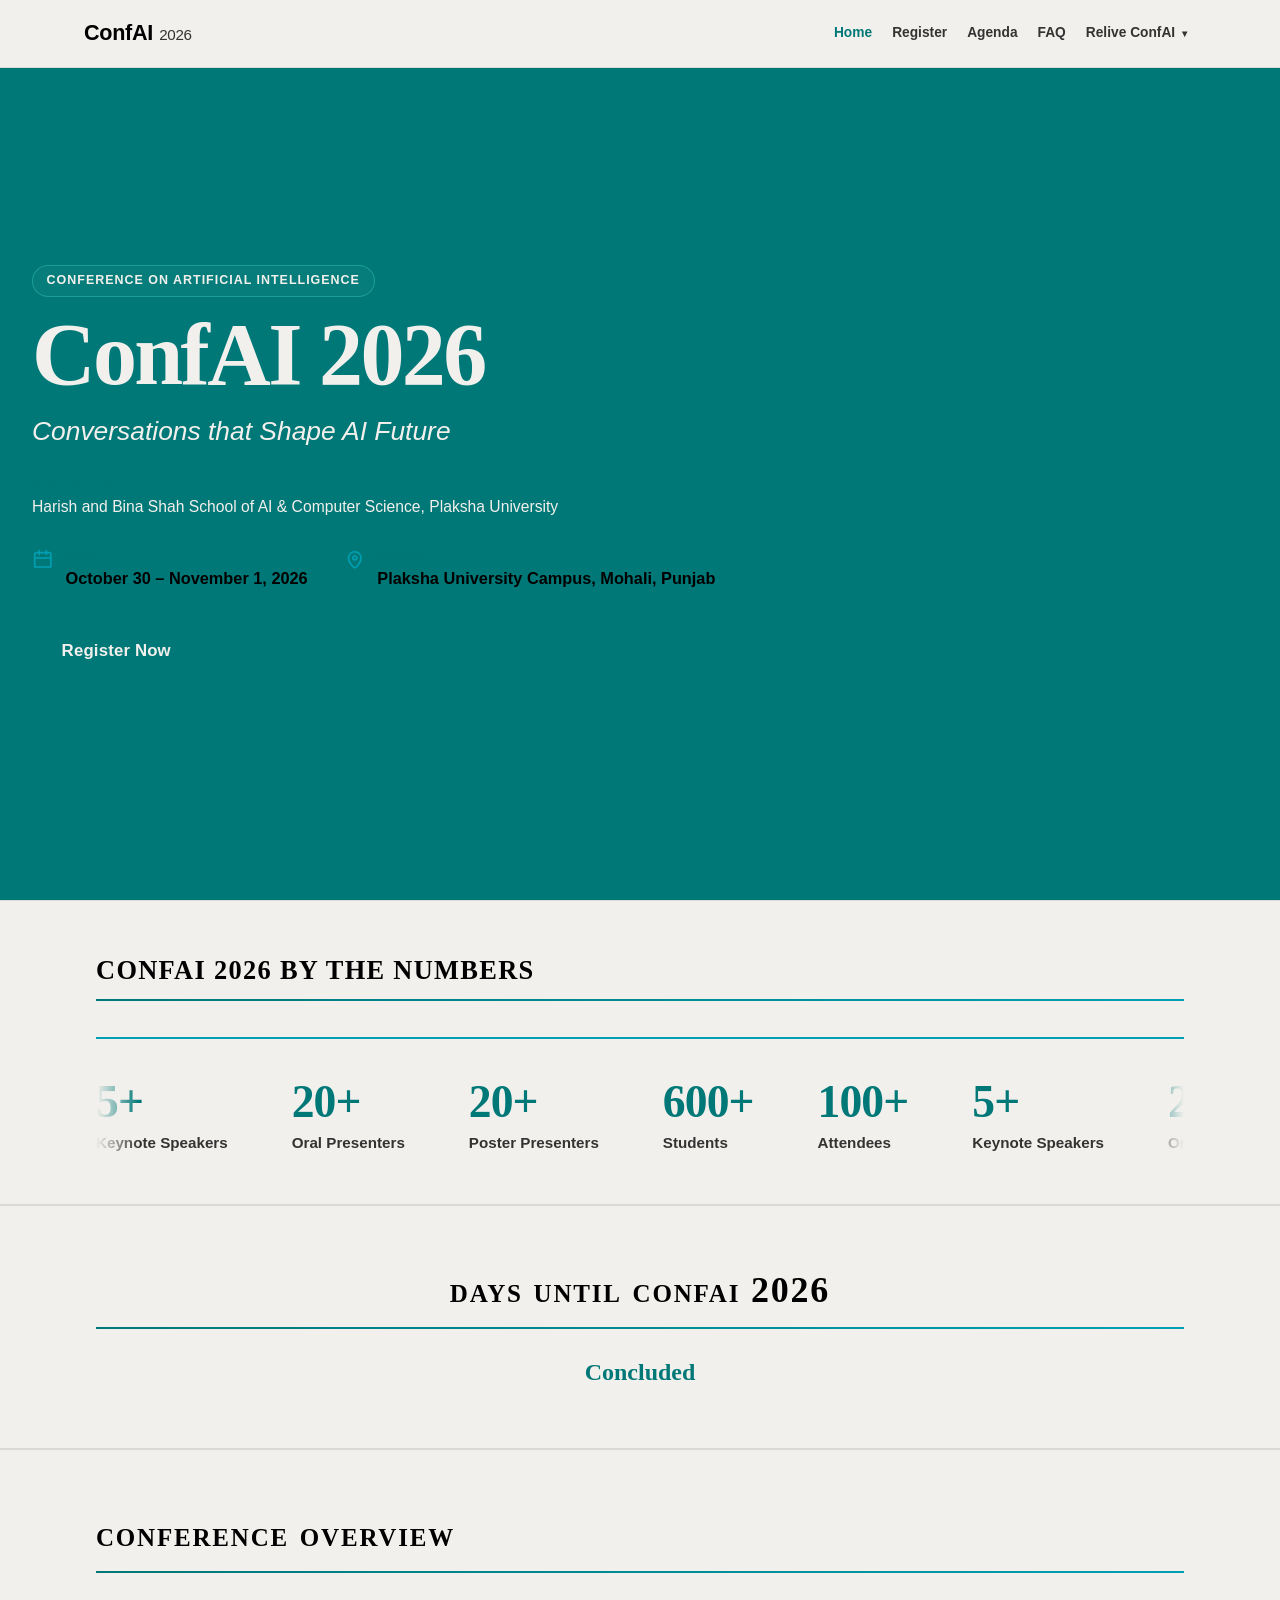
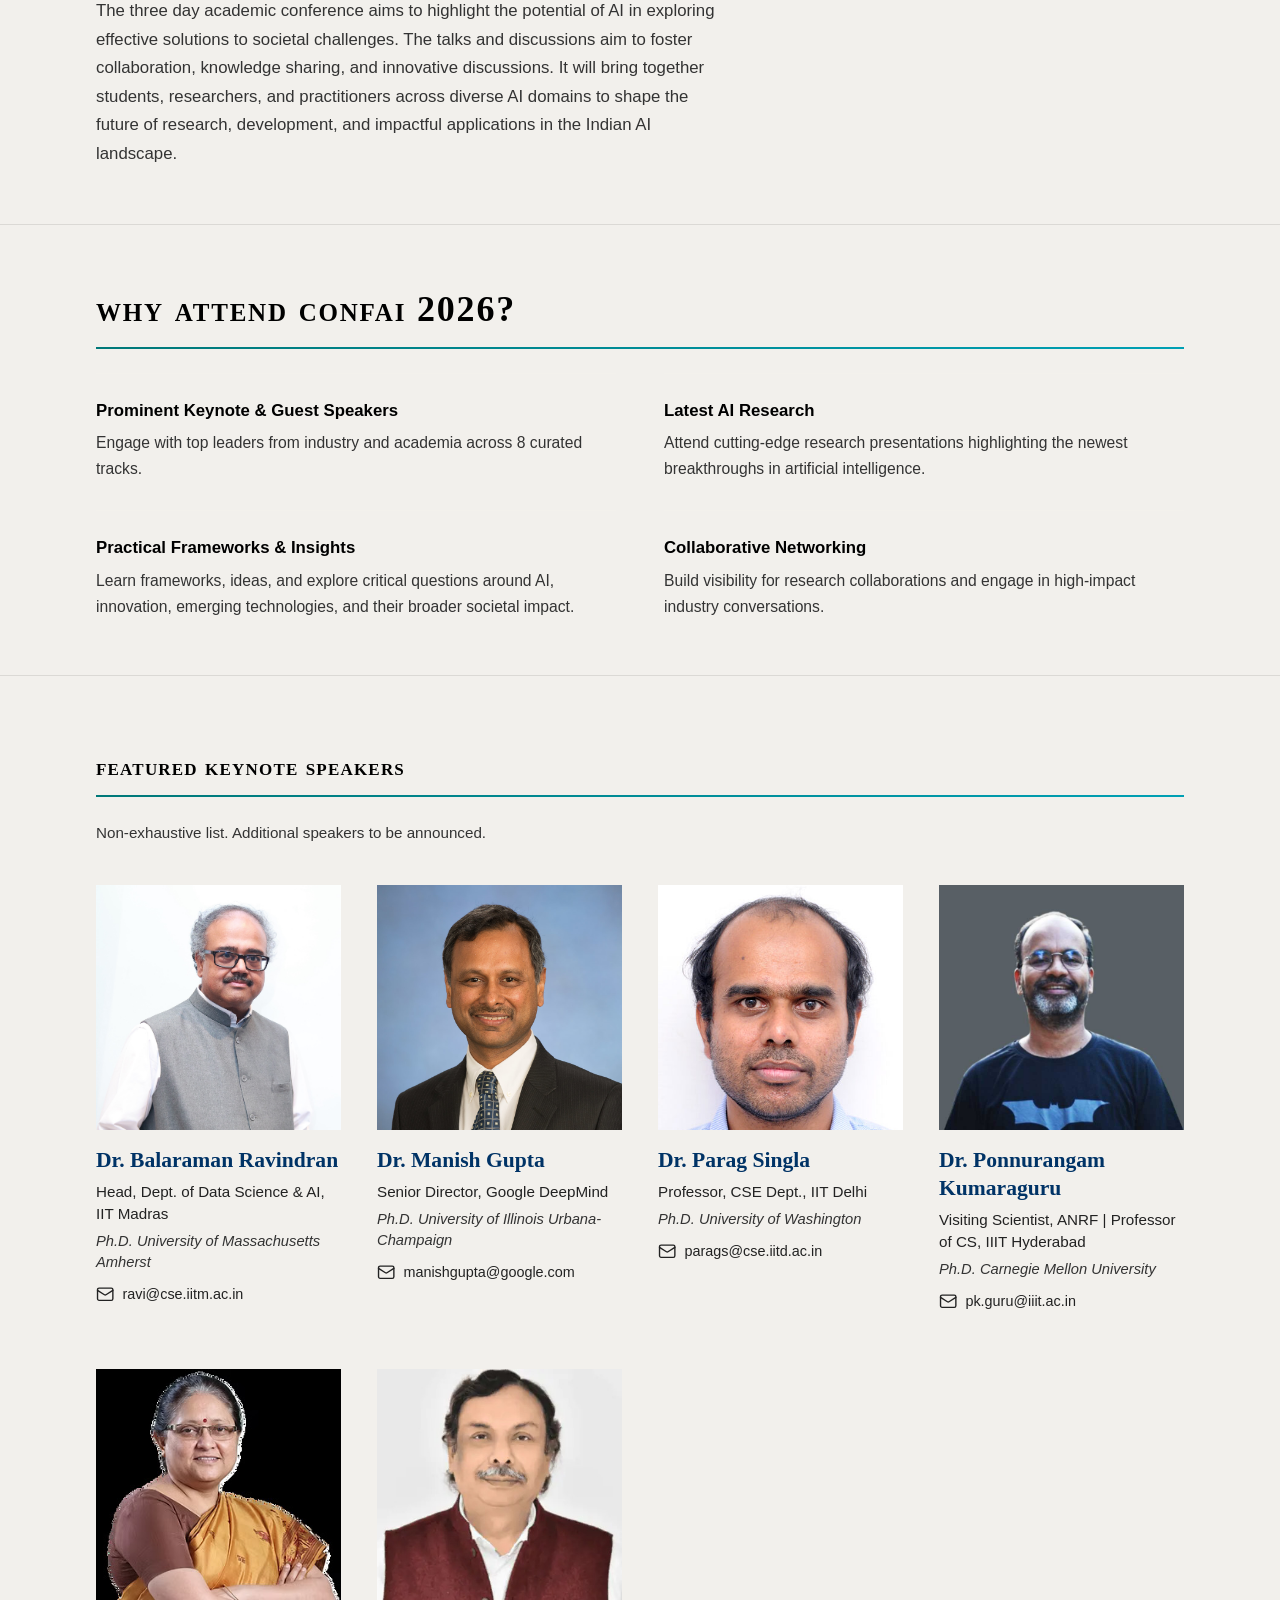
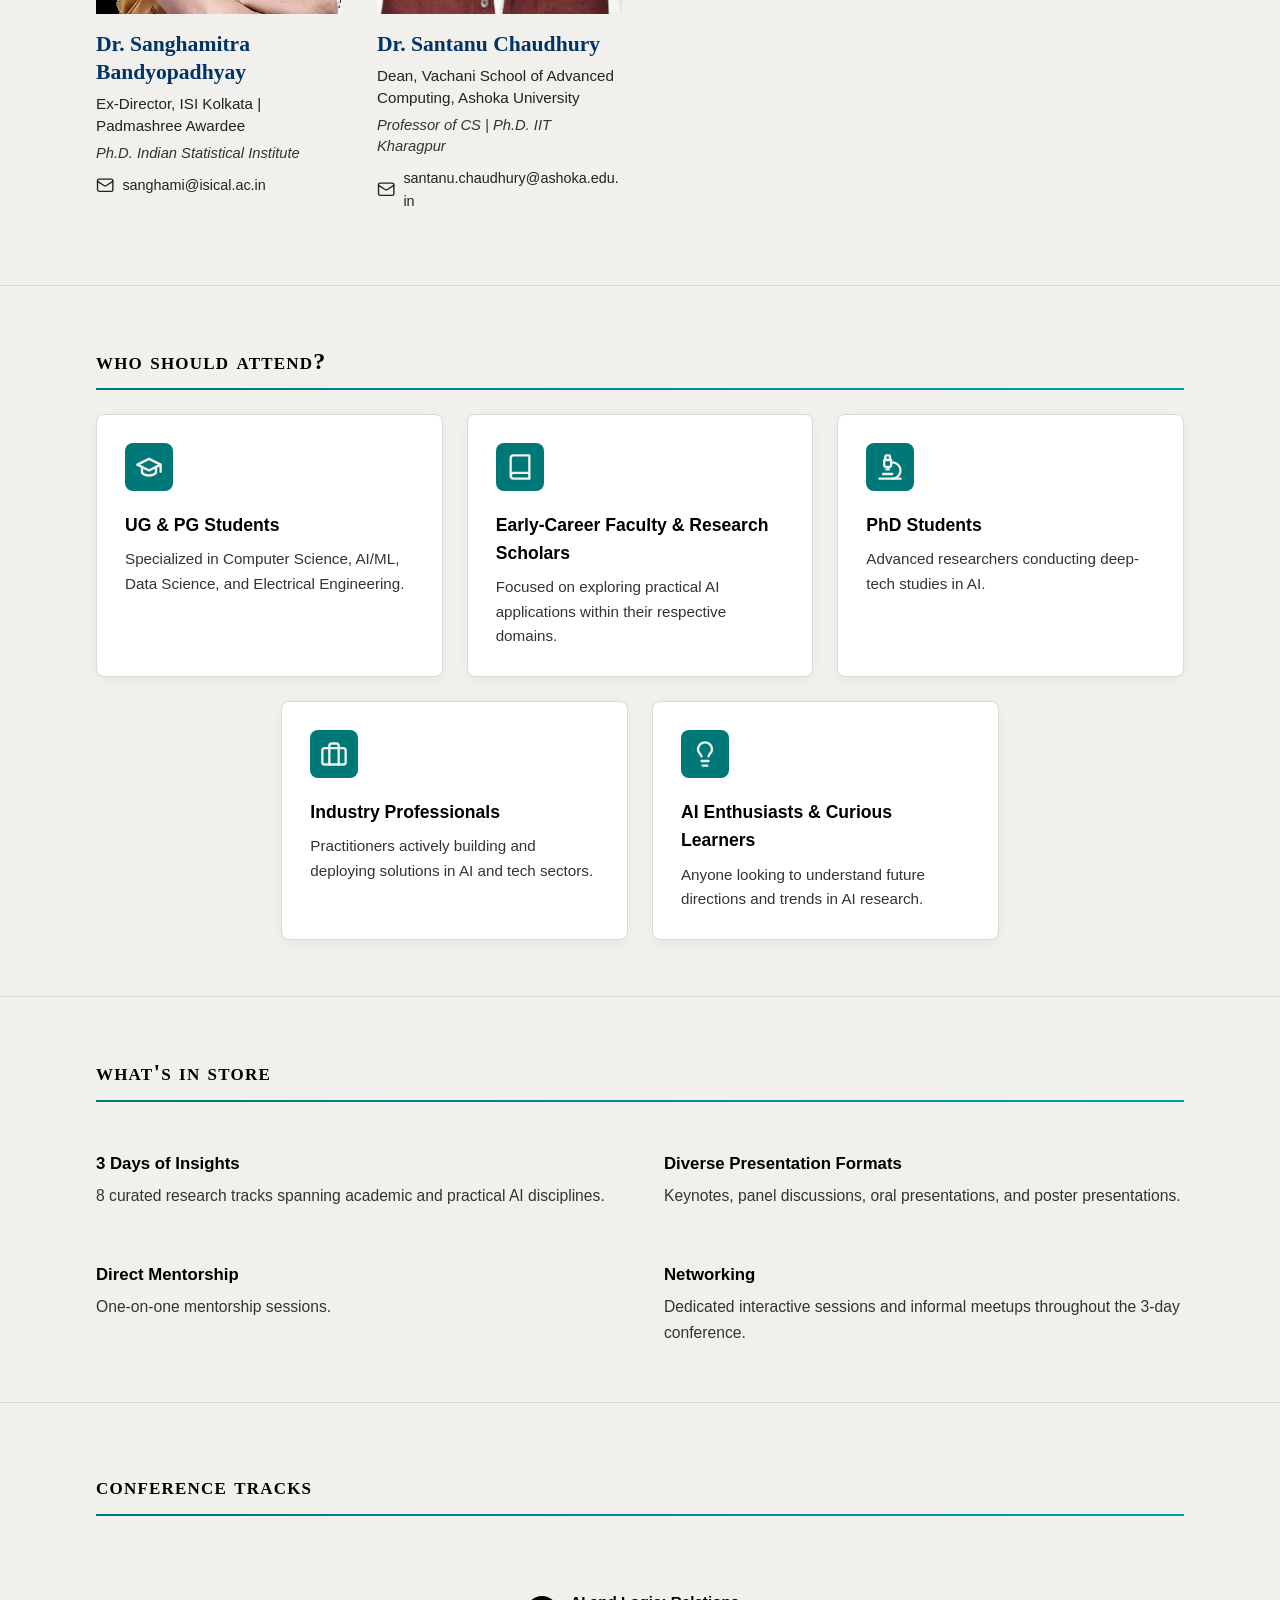
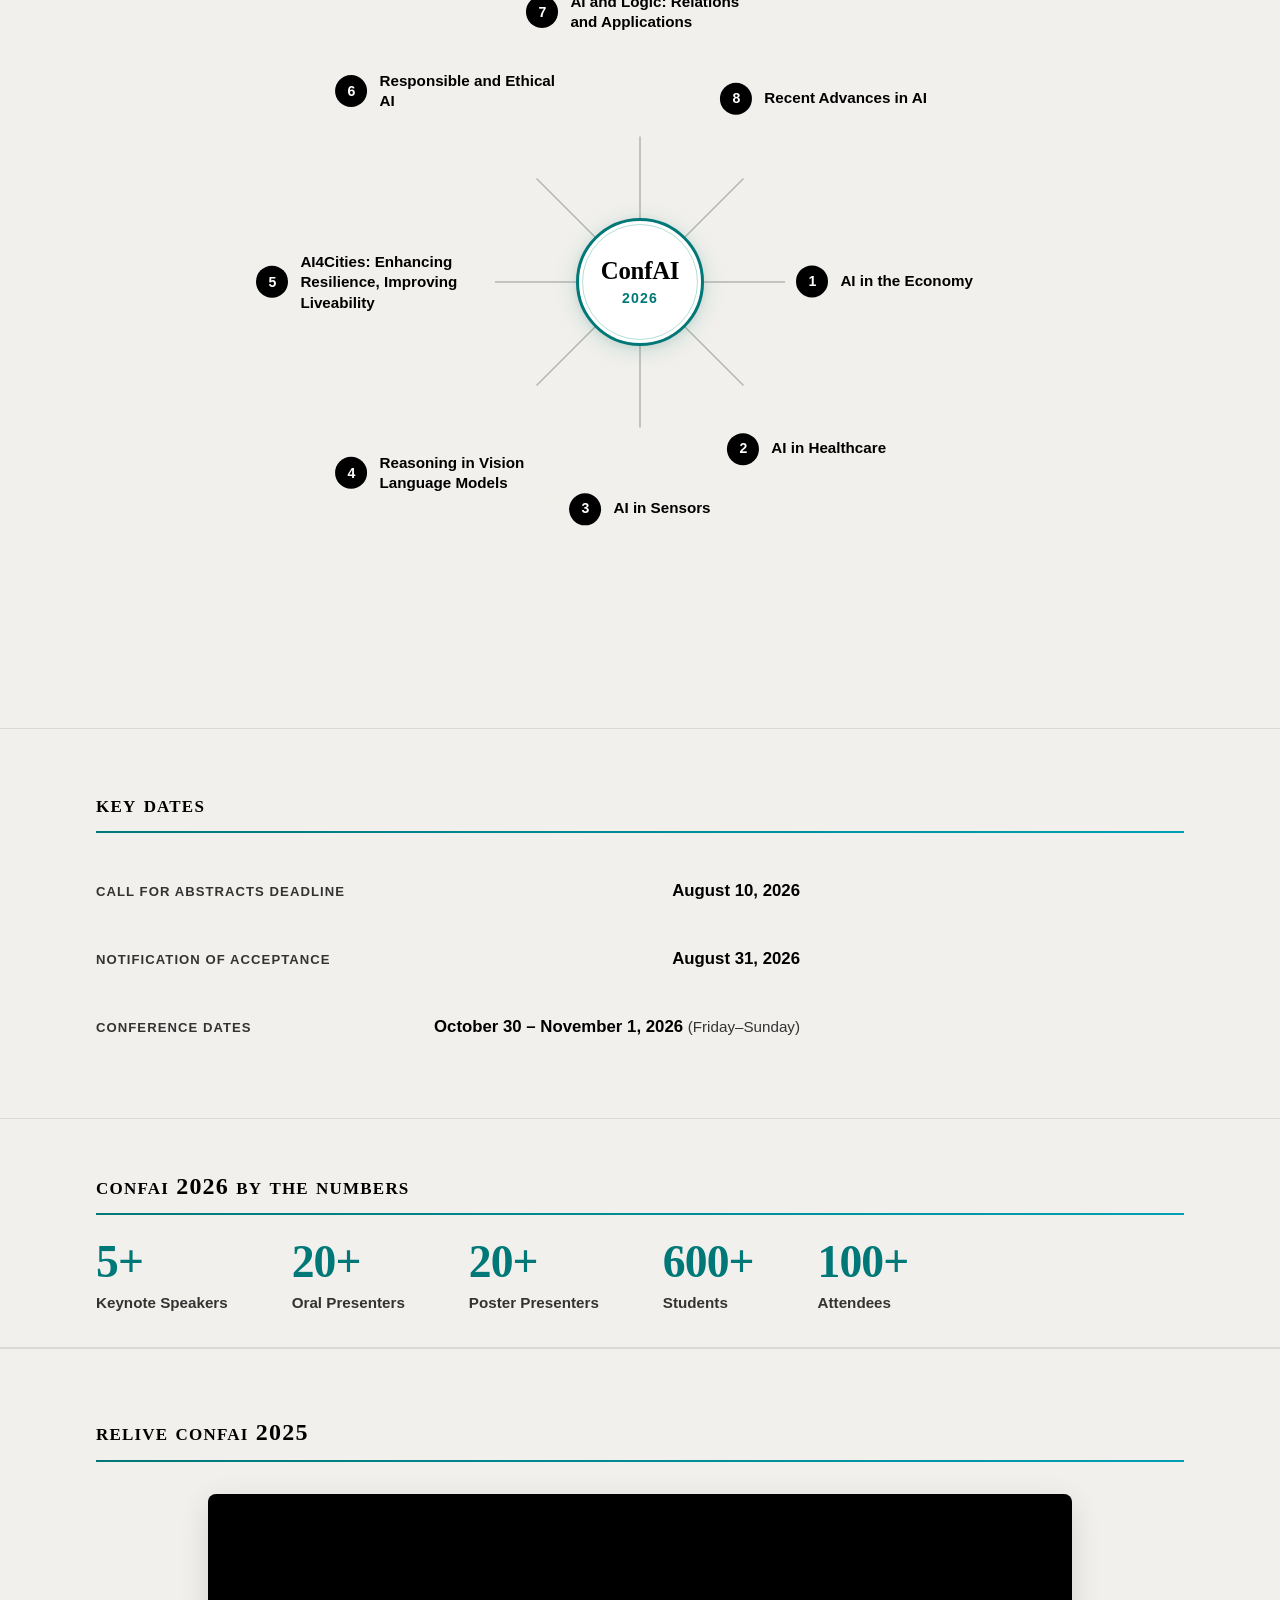
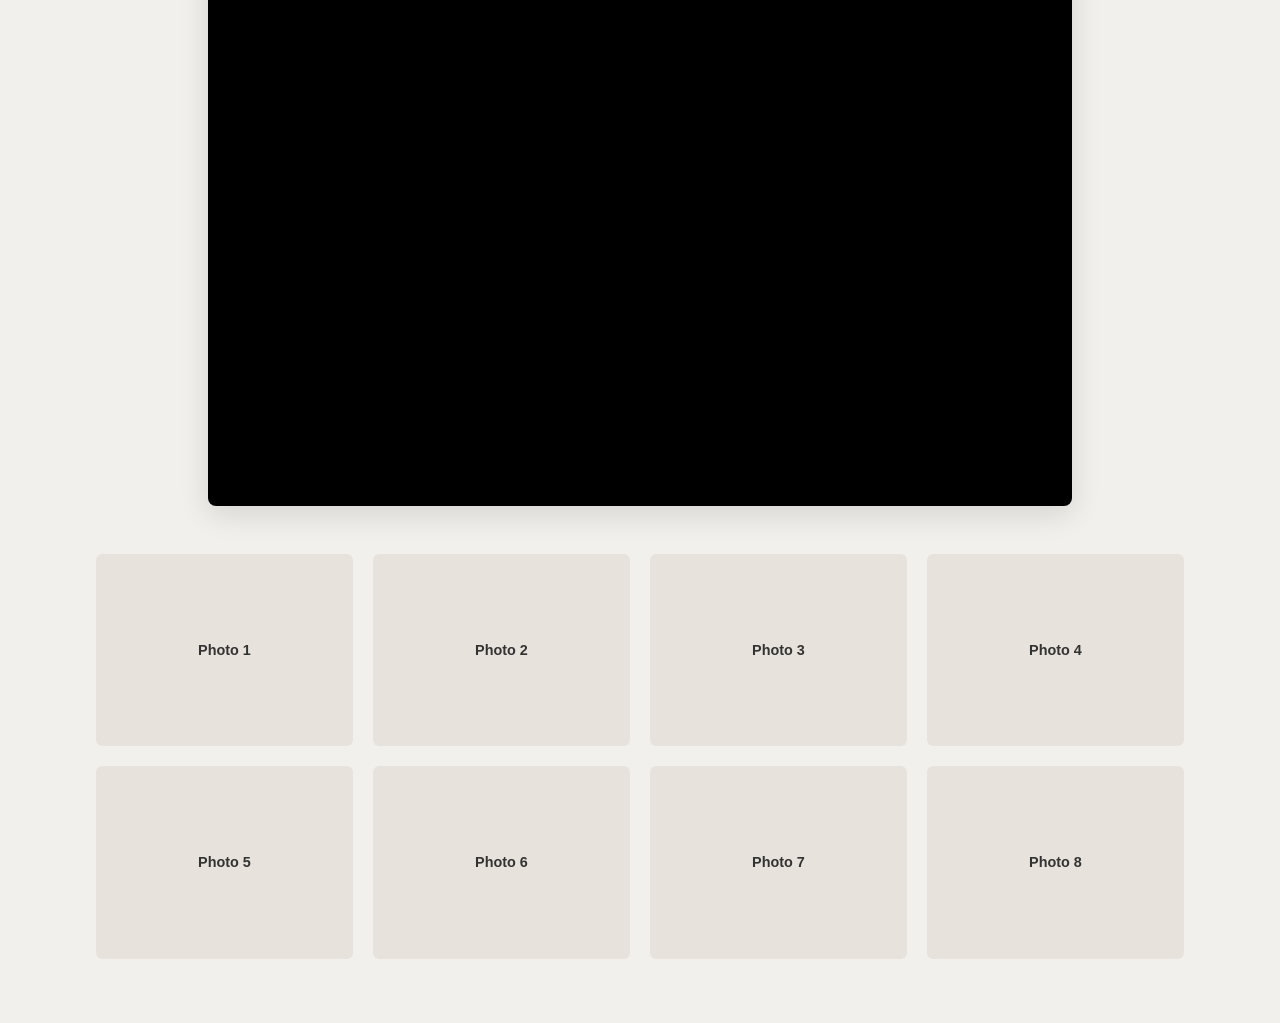
==== commit 9eba0619: "Place ConfAI logo in center of tracks diagram and ensure radial spokes never overlap with text" ====
--- a/ConfAI26 Website/index.html
+++ b/ConfAI26 Website/index.html
@@ -14,7 +14,7 @@
       href="https://fonts.googleapis.com/css2?family=Fraunces:ital,opsz,wght@0,9..144,500;0,9..144,600;1,9..144,500&family=Source+Sans+3:wght@400;600;700&display=swap"
       rel="stylesheet"
     />
-    <link rel="stylesheet" href="css/styles.css?v=2" />
+    <link rel="stylesheet" href="css/styles.css?v=5" />
     <script src="js/script.js" defer></script>
   </head>
   <body>
@@ -446,7 +446,19 @@
           <h2 id="tracks-diagram-heading">Conference Tracks</h2>
 
           <div class="radial-container" role="list" aria-label="8 conference tracks">
-            <!-- Center Hub — logo placeholder, no real logo supplied yet -->
+            <!-- Radial Spokes radiating towards the 8 tracks -->
+            <svg class="radial-spokes" viewBox="0 0 600 600" aria-hidden="true">
+              <line class="radial-spoke" x1="364" y1="300" x2="445" y2="300" />
+              <line class="radial-spoke" x1="345" y1="345" x2="403" y2="403" />
+              <line class="radial-spoke" x1="300" y1="364" x2="300" y2="445" />
+              <line class="radial-spoke" x1="255" y1="345" x2="197" y2="403" />
+              <line class="radial-spoke" x1="236" y1="300" x2="155" y2="300" />
+              <line class="radial-spoke" x1="255" y1="255" x2="197" y2="197" />
+              <line class="radial-spoke" x1="300" y1="236" x2="300" y2="155" />
+              <line class="radial-spoke" x1="345" y1="255" x2="403" y2="197" />
+            </svg>
+
+            <!-- Center Hub — ConfAI Logo -->
             <div class="radial-hub" aria-hidden="true">
               <span class="radial-hub-mark">ConfAI</span>
               <span class="radial-hub-year">2026</span>
--- a/ConfAI26 Website/css/styles.css
+++ b/ConfAI26 Website/css/styles.css
@@ -1355,6 +1355,361 @@
   text-align: center;
 }
 
+/* ─────────────────────────────────────────────────────────
+   H8 · CONFERENCE TRACKS & RADIAL DIAGRAM
+──────────────────────────────────────────────────────────── */
+.section-tracks-diagram {
+  padding: 4rem 0 5rem;
+  background-color: var(--color-chalk-bg);
+}
+
+.radial-container {
+  position: relative;
+  display: flex;
+  flex-direction: column;
+  align-items: center;
+  gap: 1.25rem;
+  width: 100%;
+  margin: 2rem 0;
+}
+
+.radial-spokes {
+  display: none;
+}
+
+/* Center Hub — ConfAI Logo */
+.radial-hub {
+  display: flex;
+  flex-direction: column;
+  align-items: center;
+  justify-content: center;
+  text-align: center;
+  background-color: #FFFFFF;
+  width: 8rem;
+  height: 8rem;
+  border-radius: 50%;
+  border: 3px solid var(--color-teal);
+  outline: 1.5px solid rgba(42, 157, 143, 0.35);
+  outline-offset: -7px;
+  box-shadow: 0 4px 24px rgba(42, 157, 143, 0.2), 0 2px 8px rgba(0, 0, 0, 0.08);
+  z-index: 10;
+  line-height: 1.15;
+  user-select: none;
+  transition: transform 0.25s ease, box-shadow 0.25s ease;
+}
+
+.radial-hub:hover {
+  transform: scale(1.04);
+  box-shadow: 0 6px 28px rgba(42, 157, 143, 0.28), 0 3px 10px rgba(0, 0, 0, 0.1);
+}
+
+.radial-hub-mark {
+  font-family: var(--font-display);
+  font-size: 1.55rem;
+  font-weight: 700;
+  color: var(--color-graphite-dark);
+  letter-spacing: -0.01em;
+}
+
+.radial-hub-year {
+  font-family: var(--font-sans);
+  font-size: 0.88rem;
+  font-weight: 700;
+  color: var(--color-teal);
+  letter-spacing: 0.08em;
+  margin-top: 0.25rem;
+}
+
+.radial-track {
+  display: block;
+}
+
+.track-node {
+  all: unset;
+  display: flex;
+  align-items: center;
+  gap: 0.75rem;
+  cursor: pointer;
+  text-align: left;
+  padding: 0.45rem 0.75rem;
+  background: var(--color-chalk-bg);
+  border: 1px solid rgba(22, 28, 26, 0.12);
+  border-radius: 6px;
+  transition: background-color 0.2s ease, border-color 0.2s ease, transform 0.2s ease;
+  width: 100%;
+  max-width: 28rem;
+  box-sizing: border-box;
+}
+
+.track-node:hover {
+  background-color: rgba(42, 157, 143, 0.08);
+  border-color: var(--color-teal);
+  transform: translateY(-2px);
+}
+
+.track-node:focus-visible {
+  outline: 2px solid var(--color-teal);
+  outline-offset: 3px;
+}
+
+.track-num {
+  display: inline-flex;
+  align-items: center;
+  justify-content: center;
+  width: 2rem;
+  height: 2rem;
+  background: var(--color-graphite-dark);
+  color: #FFFFFF;
+  border-radius: 50%;
+  font-family: var(--font-sans);
+  font-weight: 700;
+  font-size: 0.88rem;
+  flex-shrink: 0;
+  transition: background-color 0.2s ease, transform 0.2s ease;
+}
+
+.track-node:hover .track-num {
+  background: var(--color-teal);
+  transform: scale(1.08);
+}
+
+.track-name {
+  font-family: var(--font-sans);
+  font-size: 0.95rem;
+  font-weight: 600;
+  color: var(--color-graphite-dark);
+  line-height: 1.35;
+}
+
+/* --- Desktop Radial Layout (Spokes radiating from ConfAI center logo) --- */
+@media (min-width: 64rem) {
+  .radial-container {
+    height: 620px;
+    margin: 3.5rem auto;
+    padding: 0;
+    max-width: 960px;
+  }
+
+  .radial-hub {
+    position: absolute;
+    top: 50%;
+    left: 50%;
+    transform: translate(-50%, -50%);
+  }
+
+  .radial-hub:hover {
+    transform: translate(-50%, -50%) scale(1.05);
+  }
+
+  .radial-spokes {
+    display: block;
+    position: absolute;
+    top: 50%;
+    left: 50%;
+    transform: translate(-50%, -50%);
+    width: 600px;
+    height: 600px;
+    pointer-events: none;
+    z-index: 1;
+  }
+
+  .radial-spoke {
+    stroke: var(--color-graphite);
+    stroke-width: 1.5;
+    stroke-opacity: 0.32;
+    stroke-linecap: round;
+  }
+
+  .radial-track {
+    position: absolute;
+    top: 50%;
+    left: 50%;
+    width: 260px;
+    transform-origin: center center;
+    /* Translate to center, rotate 45deg per track, push out by radius */
+    transform: translate(-50%, -50%) rotate(calc(var(--track-idx) * 45deg)) translateX(275px);
+    z-index: 2;
+  }
+
+  .track-node {
+    position: relative;
+    z-index: 3;
+    /* Counter-rotate text so it stays upright */
+    transform: rotate(calc(var(--track-idx) * -45deg));
+    width: max-content;
+    max-width: 250px;
+    background: var(--color-chalk-bg);
+    border: 1px solid transparent;
+    padding: 0.35rem 0.65rem;
+    border-radius: 6px;
+  }
+
+  .track-node:hover {
+    background: #FFFFFF;
+    border-color: rgba(42, 157, 143, 0.4);
+    box-shadow: 0 4px 14px rgba(0, 0, 0, 0.06);
+    transform: rotate(calc(var(--track-idx) * -45deg)) scale(1.03);
+  }
+}
+
+/* ─────────────────────────────────────────────────────────
+   TRACK MODAL
+──────────────────────────────────────────────────────────── */
+.track-modal-content {
+  text-align: left;
+  max-width: 38rem;
+  padding: 2.5rem;
+}
+
+.track-modal-header {
+  display: flex;
+  align-items: center;
+  gap: 1rem;
+  margin-bottom: 1.25rem;
+  width: 100%;
+}
+
+.track-modal-num {
+  display: inline-flex;
+  align-items: center;
+  justify-content: center;
+  padding: 0.35rem 0.85rem;
+  background: var(--color-teal);
+  color: #FFFFFF;
+  border-radius: 999px;
+  font-family: var(--font-sans);
+  font-size: 0.85rem;
+  font-weight: 700;
+  text-transform: uppercase;
+  letter-spacing: 0.05em;
+  flex-shrink: 0;
+}
+
+.track-modal-name {
+  font-family: var(--font-display);
+  font-size: 1.45rem;
+  font-weight: 700;
+  color: var(--color-graphite-dark);
+  margin: 0;
+  line-height: 1.25;
+}
+
+.track-modal-chairs {
+  font-family: var(--font-sans);
+  font-size: 0.95rem;
+  font-weight: 600;
+  color: var(--color-teal);
+  margin-bottom: 1.25rem;
+  line-height: 1.45;
+  border-left: 3px solid var(--color-teal);
+  padding-left: 0.75rem;
+  width: 100%;
+}
+
+.track-modal-desc {
+  font-family: var(--font-sans);
+  font-size: 0.95rem;
+  color: var(--color-graphite);
+  line-height: 1.65;
+  margin: 0;
+  width: 100%;
+}
+
+/* ─────────────────────────────────────────────────────────
+   H11 · RELIVE CONFAI 2025 & GALLERY
+──────────────────────────────────────────────────────────── */
+.section-relive {
+  padding: 4rem 0;
+  background-color: var(--color-chalk-bg);
+  border-top: 1px solid var(--color-chalk-line);
+}
+
+.video-wrapper {
+  position: relative;
+  padding-bottom: 56.25%; /* 16:9 ratio */
+  height: 0;
+  overflow: hidden;
+  max-width: 54rem;
+  margin: 2rem auto 3rem;
+  border-radius: 8px;
+  box-shadow: 0 8px 30px rgba(0, 0, 0, 0.12);
+  background: #000;
+}
+
+.video-wrapper iframe {
+  position: absolute;
+  top: 0;
+  left: 0;
+  width: 100%;
+  height: 100%;
+  border: 0;
+}
+
+.gallery-grid {
+  display: grid;
+  grid-template-columns: repeat(auto-fill, minmax(14rem, 1fr));
+  gap: 1.25rem;
+  margin-top: 2rem;
+}
+
+.gallery-item {
+  all: unset;
+  cursor: pointer;
+  border-radius: 6px;
+  overflow: hidden;
+  aspect-ratio: 4 / 3;
+  background: #E7E3DC;
+  display: flex;
+  align-items: center;
+  justify-content: center;
+  transition: transform 0.2s ease, box-shadow 0.2s ease;
+}
+
+.gallery-item:hover,
+.gallery-item:focus-visible {
+  transform: translateY(-3px);
+  box-shadow: 0 6px 18px rgba(0, 0, 0, 0.1);
+}
+
+.gallery-item:focus-visible {
+  outline: 2px solid var(--color-teal);
+  outline-offset: 3px;
+}
+
+.gallery-img {
+  width: 100%;
+  height: 100%;
+  object-fit: cover;
+}
+
+.gallery-placeholder-label {
+  font-family: var(--font-sans);
+  font-size: 0.9rem;
+  font-weight: 600;
+  color: var(--color-graphite);
+}
+
+.photo-modal-content {
+  max-width: 48rem;
+  padding: 1.5rem;
+  background: #FFFFFF;
+}
+
+.photo-modal-img {
+  width: 100%;
+  max-height: 70vh;
+  object-fit: contain;
+  border-radius: 4px;
+}
+
+.photo-modal-caption {
+  font-family: var(--font-sans);
+  font-size: 0.95rem;
+  color: var(--color-graphite);
+  margin-top: 1rem;
+  text-align: center;
+}
+
 
 h2:not(.sr-only) {
   font-family: var(--font-display);
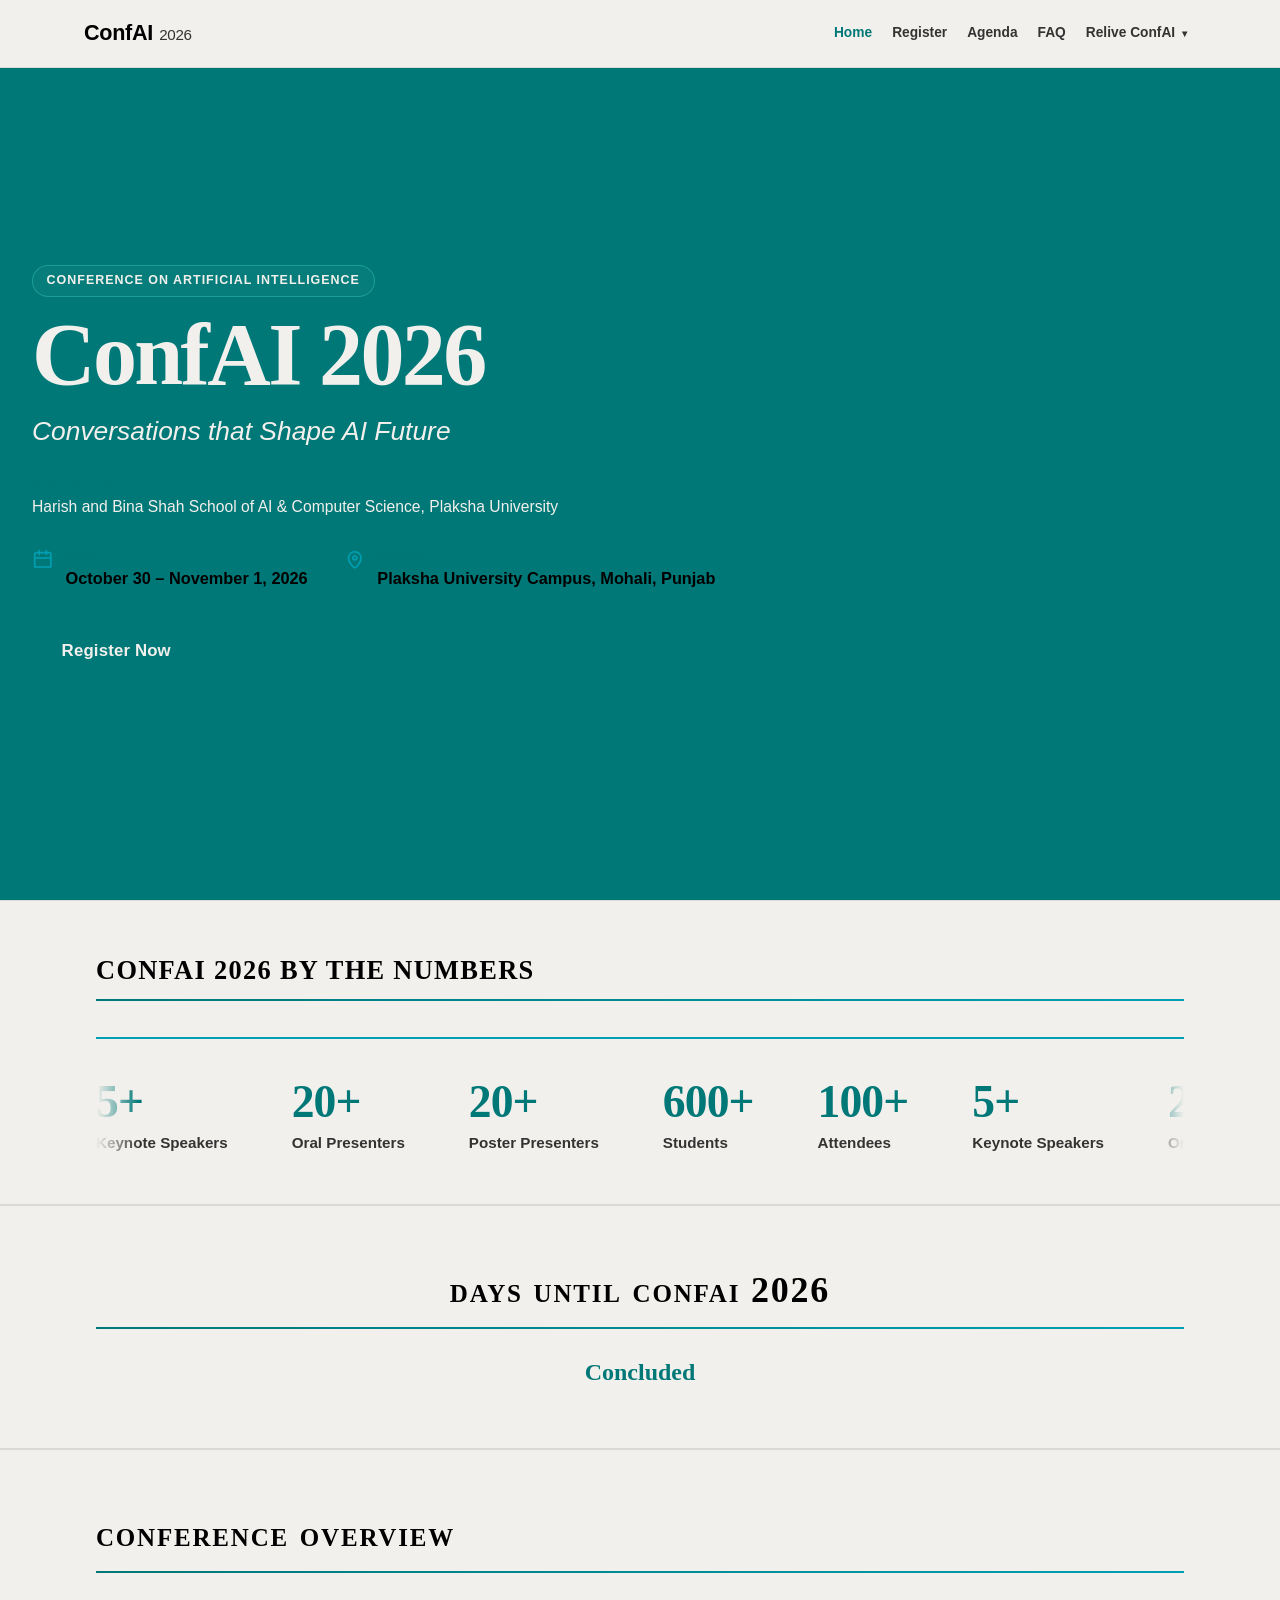
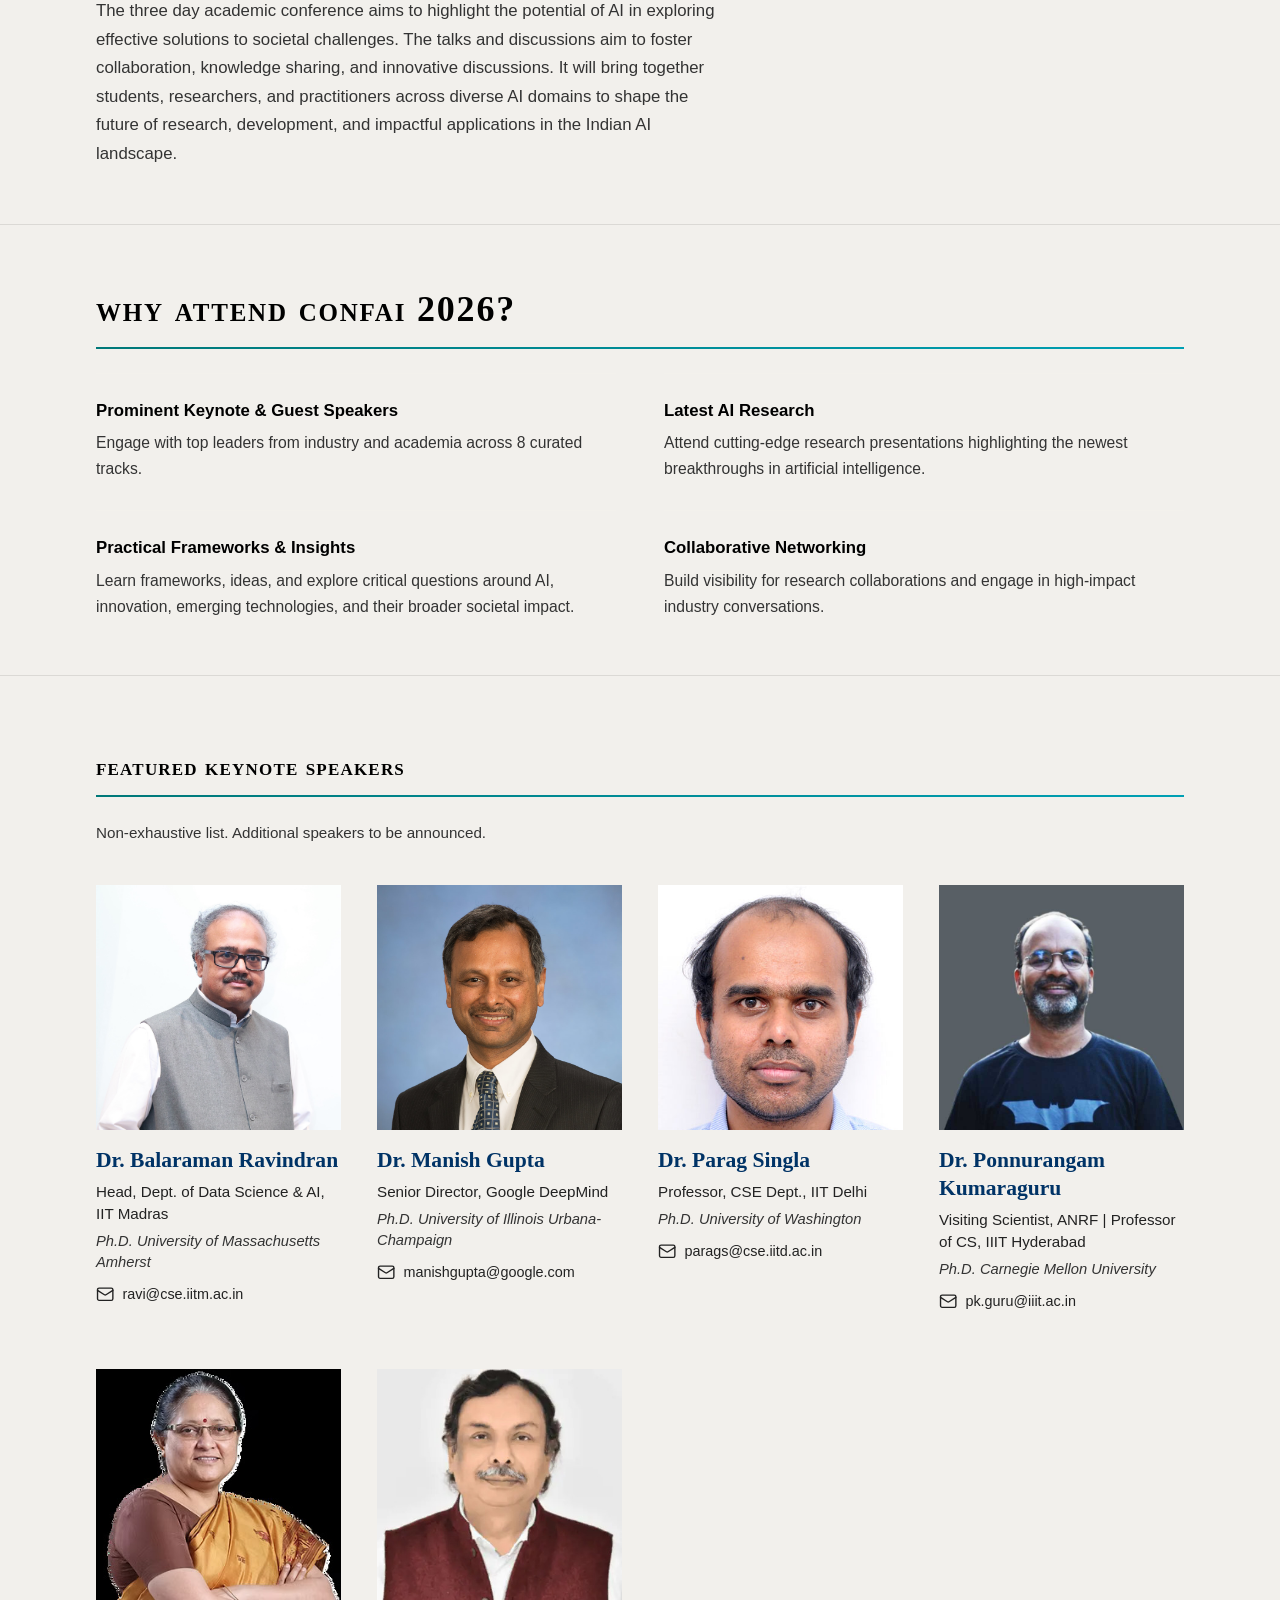
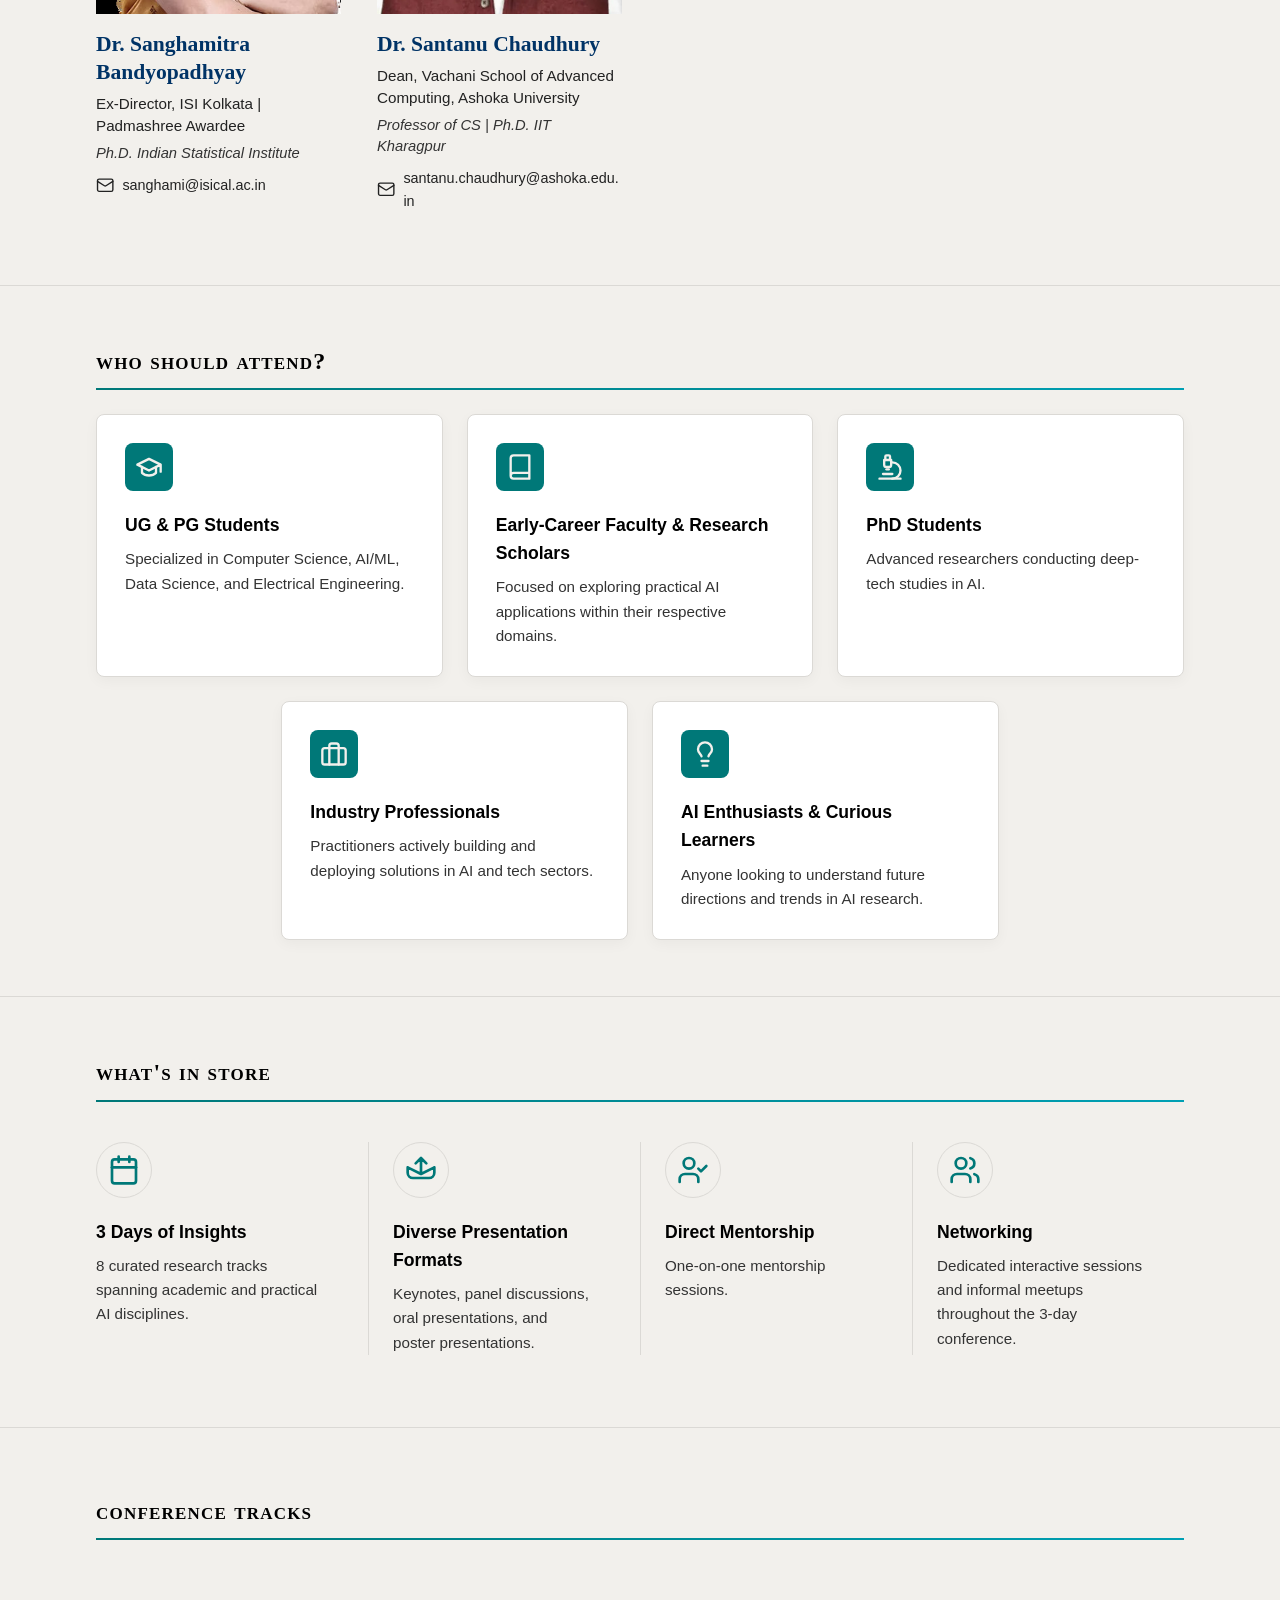
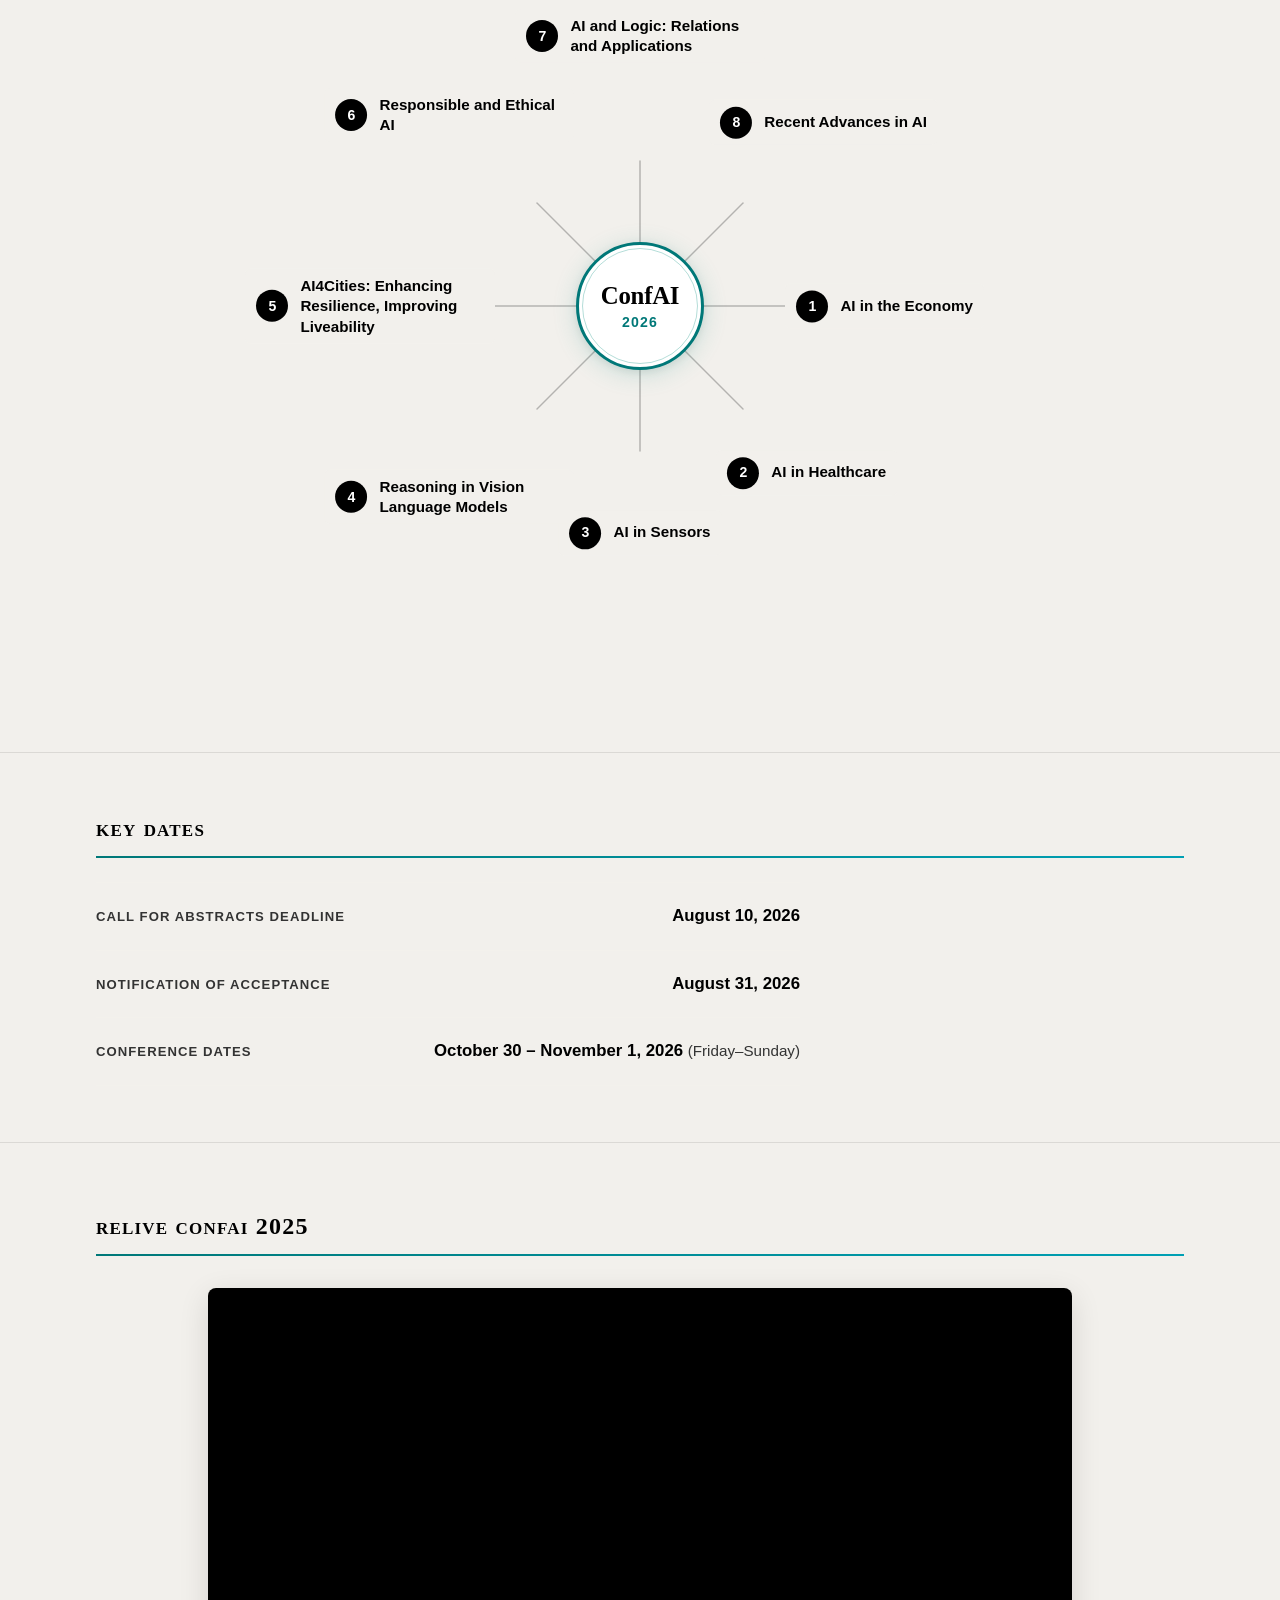
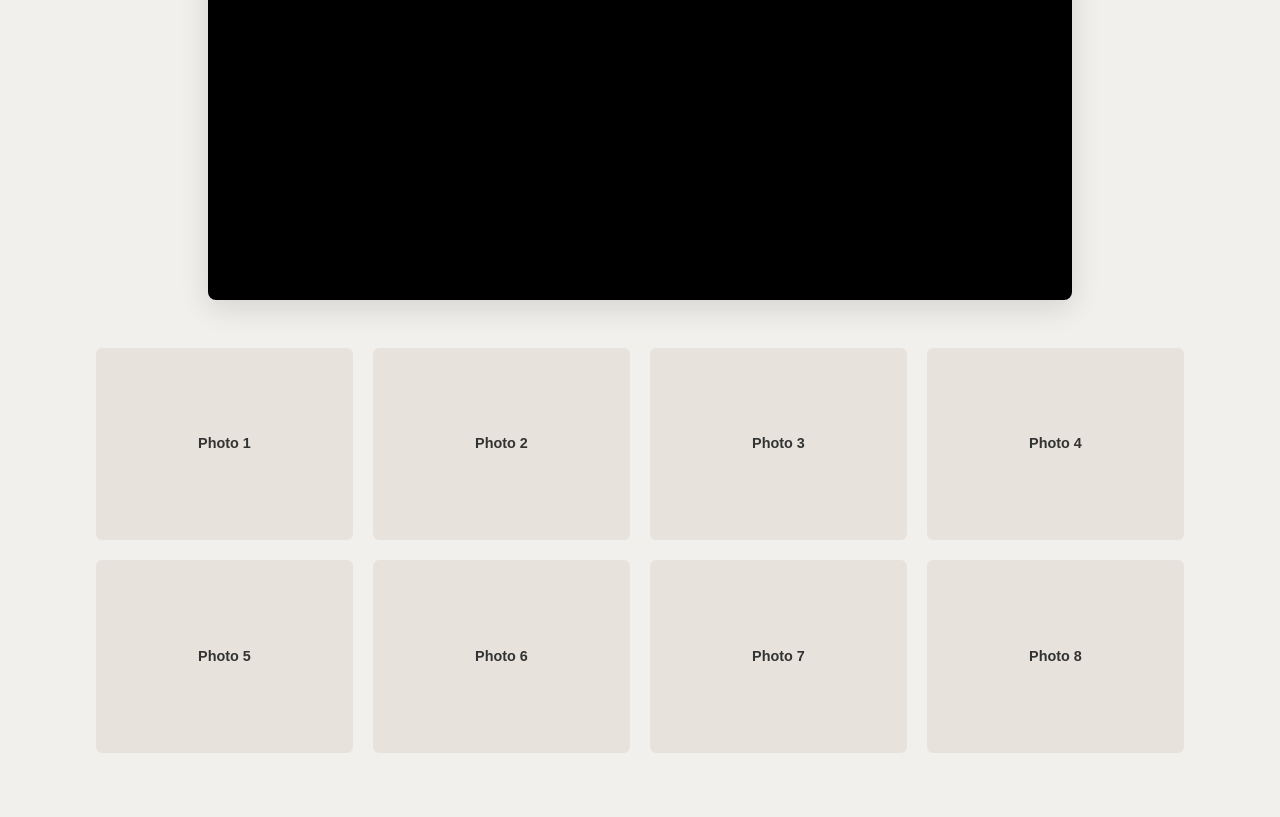
==== commit d707b925: "Redesign What's in Store section layout" ====
--- a/ConfAI26 Website/index.html
+++ b/ConfAI26 Website/index.html
@@ -417,24 +417,36 @@
       <section class="section-program" id="whats-in-store" aria-labelledby="program-heading">
         <div class="section-inner">
           <h2 id="program-heading">What's in Store</h2>
-          <ul class="program-list">
-            <li>
+          <div class="program-strip">
+            <div class="program-item">
+              <div class="program-icon" aria-hidden="true">
+                <svg xmlns="http://www.w3.org/2000/svg" width="32" height="32" viewBox="0 0 24 24" fill="none" stroke="currentColor" stroke-width="2" stroke-linecap="round" stroke-linejoin="round"><rect width="18" height="18" x="3" y="4" rx="2" ry="2"/><line x1="16" x2="16" y1="2" y2="6"/><line x1="8" x2="8" y1="2" y2="6"/><line x1="3" x2="21" y1="10" y2="10"/></svg>
+              </div>
               <h3>3 Days of Insights</h3>
               <p>8 curated research tracks spanning academic and practical AI disciplines.</p>
-            </li>
-            <li>
+            </div>
+            <div class="program-item">
+              <div class="program-icon" aria-hidden="true">
+                <svg xmlns="http://www.w3.org/2000/svg" width="32" height="32" viewBox="0 0 24 24" fill="none" stroke="currentColor" stroke-width="2" stroke-linecap="round" stroke-linejoin="round"><path d="M2 10v4c0 2.2 1.8 4 4 4h12c2.2 0 4-1.8 4-4v-4M2 10l10 5 10-5M12 15V3m0 0L8 7m4-4 4 4"/></svg>
+              </div>
               <h3>Diverse Presentation Formats</h3>
               <p>Keynotes, panel discussions, oral presentations, and poster presentations.</p>
-            </li>
-            <li>
+            </div>
+            <div class="program-item">
+              <div class="program-icon" aria-hidden="true">
+                <svg xmlns="http://www.w3.org/2000/svg" width="32" height="32" viewBox="0 0 24 24" fill="none" stroke="currentColor" stroke-width="2" stroke-linecap="round" stroke-linejoin="round"><path d="M16 21v-2a4 4 0 0 0-4-4H6a4 4 0 0 0-4 4v2"/><circle cx="9" cy="7" r="4"/><polyline points="16 11 18 13 22 9"/></svg>
+              </div>
               <h3>Direct Mentorship</h3>
               <p>One-on-one mentorship sessions.</p>
-            </li>
-            <li>
+            </div>
+            <div class="program-item">
+              <div class="program-icon" aria-hidden="true">
+                <svg xmlns="http://www.w3.org/2000/svg" width="32" height="32" viewBox="0 0 24 24" fill="none" stroke="currentColor" stroke-width="2" stroke-linecap="round" stroke-linejoin="round"><path d="M16 21v-2a4 4 0 0 0-4-4H6a4 4 0 0 0-4 4v2"/><circle cx="9" cy="7" r="4"/><path d="M22 21v-2a4 4 0 0 0-3-3.87"/><path d="M16 3.13a4 4 0 0 1 0 7.75"/></svg>
+              </div>
               <h3>Networking</h3>
               <p>Dedicated interactive sessions and informal meetups throughout the 3-day conference.</p>
-            </li>
-          </ul>
+            </div>
+          </div>
         </div>
       </section>
 
@@ -603,38 +615,6 @@
       </section>
 
 
-      <!-- ═══════════════════════════════════════════════
-           H10 · KEY NUMBERS
-           Heading assumed: "ConfAI 2026 By the Numbers"
-           (no exact heading supplied in the brief)
-           ═══════════════════════════════════════════════ -->
-      <section class="section-stats" id="key-numbers" aria-labelledby="stats-heading">
-        <div class="section-inner">
-          <h2 id="stats-heading">ConfAI 2026 By the Numbers</h2>
-          <dl class="stats-list">
-            <div class="stat-item">
-              <dt class="stat-value">5+</dt>
-              <dd class="stat-label">Keynote Speakers</dd>
-            </div>
-            <div class="stat-item">
-              <dt class="stat-value">20+</dt>
-              <dd class="stat-label">Oral Presenters</dd>
-            </div>
-            <div class="stat-item">
-              <dt class="stat-value">20+</dt>
-              <dd class="stat-label">Poster Presenters</dd>
-            </div>
-            <div class="stat-item">
-              <dt class="stat-value">600+</dt>
-              <dd class="stat-label">Students</dd>
-            </div>
-            <div class="stat-item">
-              <dt class="stat-value">100+</dt>
-              <dd class="stat-label">Attendees</dd>
-            </div>
-          </dl>
-        </div>
-      </section>
 
       <!-- ═══════════════════════════════════════════════
            H11 · RELIVE CONFAI 2025
--- a/ConfAI26 Website/css/styles.css
+++ b/ConfAI26 Website/css/styles.css
@@ -871,45 +871,99 @@
 
 /* ─────────────────────────────────────────────────────────
    WHAT'S IN STORE — PROGRAM SNAPSHOT  (H6)
-   Same structural pattern as Why Attend and Who Should Attend.
-   Visual treatment deferred — design direction pending sign-off.
 ──────────────────────────────────────────────────────────── */
 .section-program {
   padding: 3.5rem 0;
 }
 
-.program-list {
-  list-style: none;
+.program-strip {
   display: flex;
   flex-direction: column;
-  gap: 1.75rem;
-}
-
-.program-list li {
-  padding-top: 1.5rem;
-  border-top: 1px solid rgba(247, 244, 238, 0.12);
-}
-
-.program-list h3 {
-  font-family: var(--font-sans);
-  font-size: 1.05rem;
+  gap: 2rem;
+  padding: 1rem 0;
+}
+
+.program-item {
+  display: flex;
+  flex-direction: column;
+}
+
+.program-icon {
+  display: flex;
+  align-items: center;
+  justify-content: center;
+  width: 3.5rem;
+  height: 3.5rem;
+  border-radius: 50%;
+  background-color: var(--color-chalk-bg);
+  color: var(--color-teal);
+  border: 1px solid var(--color-chalk-line);
+  margin-bottom: 1.25rem;
+}
+
+.program-icon svg {
+  display: block;
+}
+
+.program-item h3 {
+  font-family: var(--font-sans);
+  font-size: 1.1rem;
   font-weight: 700;
   color: var(--color-graphite-dark);
-  margin-bottom: 0.35rem;
-}
-
-.program-list p {
-  font-size: 0.98rem;
-  color: var(--color-graphite);
-  max-width: 60ch;
-  line-height: 1.65;
+  margin: 0 0 0.5rem 0;
+}
+
+.program-item p {
+  font-size: 0.95rem;
+  color: var(--color-graphite);
+  line-height: 1.6;
+  margin: 0;
+  max-width: 90%;
 }
 
 @media (min-width: 48rem) {
-  .program-list {
-    display: grid;
-    grid-template-columns: 1fr 1fr;
-    gap: 1.75rem 3rem;
+  .program-strip {
+    flex-direction: row;
+    flex-wrap: wrap;
+    gap: 3rem 0;
+  }
+  
+  .program-item {
+    width: 50%;
+    padding-right: 2rem;
+    box-sizing: border-box;
+  }
+  
+  .program-item:nth-child(even) {
+    padding-left: 2rem;
+    border-left: 1px solid var(--color-chalk-line);
+  }
+}
+
+@media (min-width: 64rem) {
+  .program-strip {
+    flex-wrap: nowrap;
+    gap: 0;
+    align-items: stretch;
+  }
+  
+  .program-item {
+    width: 25%;
+    padding: 0 1.5rem;
+    border-left: 1px solid var(--color-chalk-line);
+  }
+  
+  .program-item:first-child {
+    padding-left: 0;
+    border-left: none;
+  }
+  
+  .program-item:nth-child(even) {
+    padding-left: 1.5rem; /* override tablet */
+  }
+  
+  .program-item:last-child {
+    padding-right: 0;
   }
 }
 
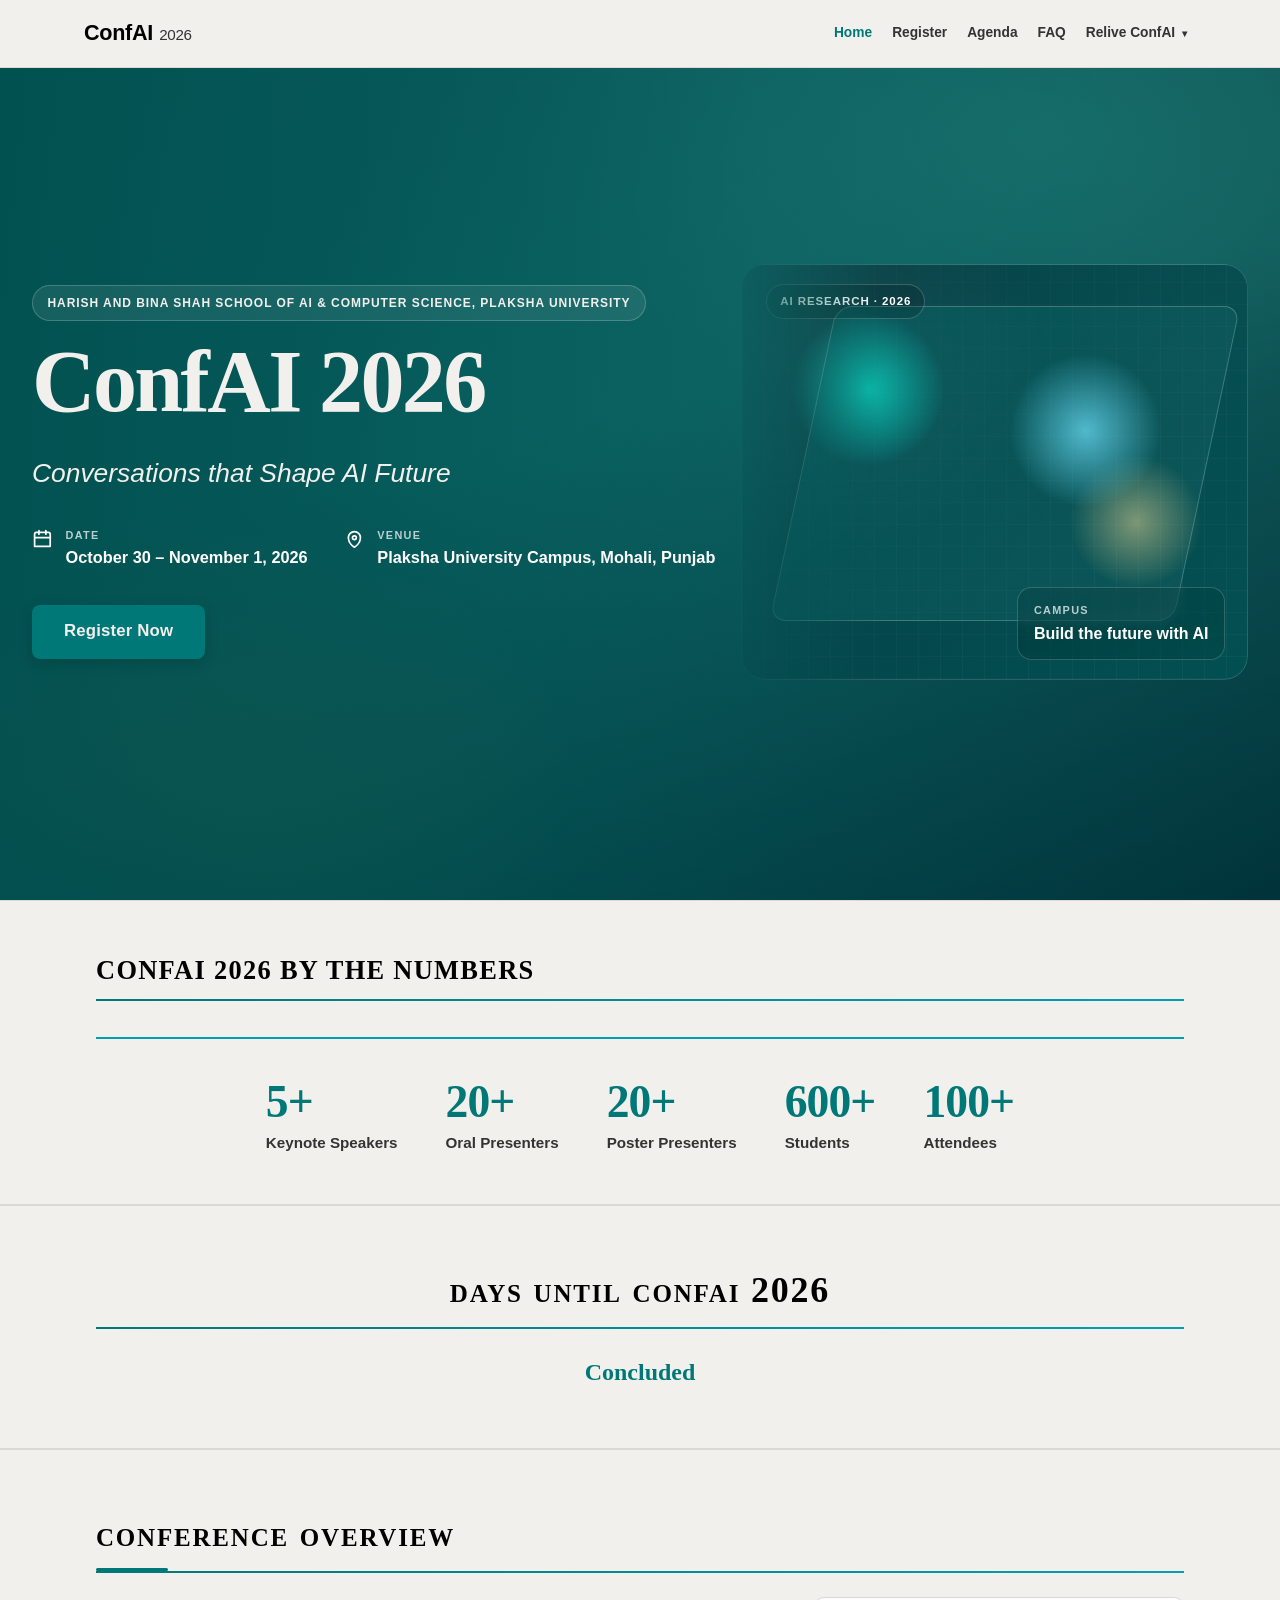
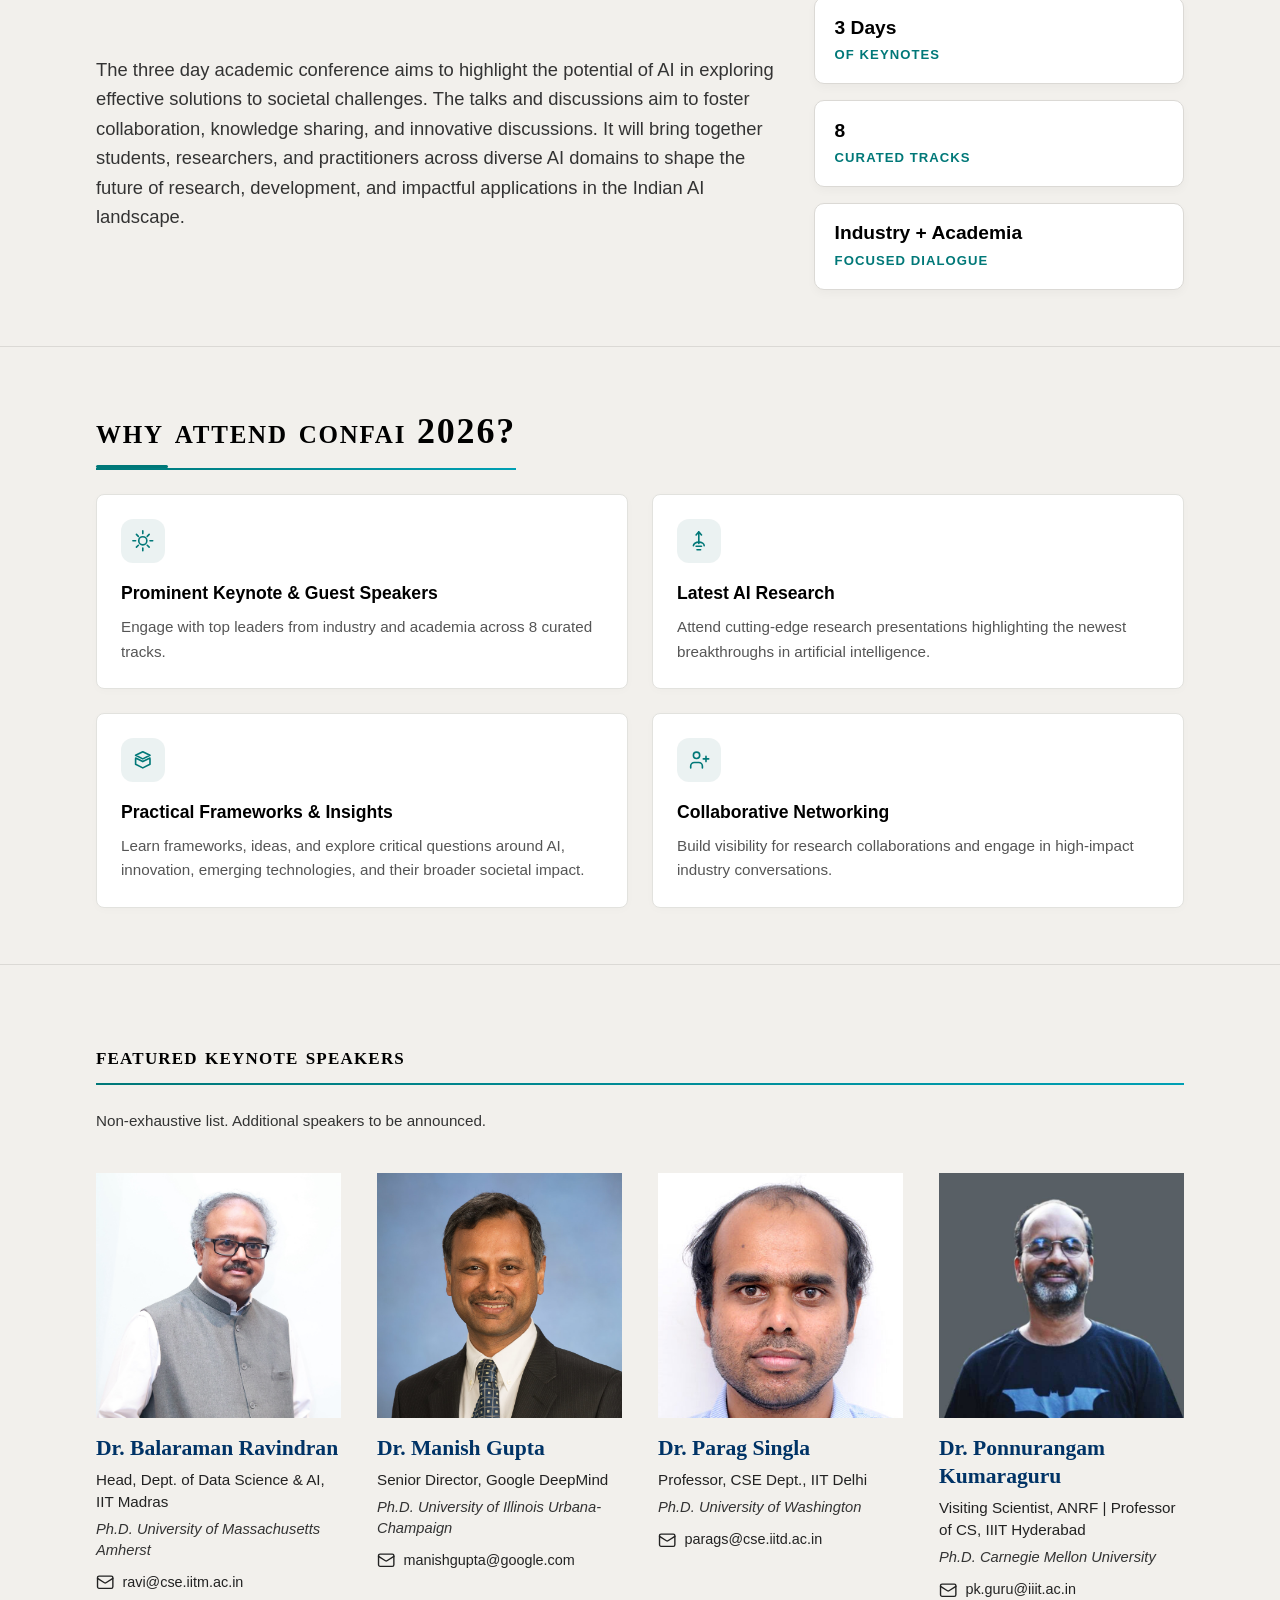
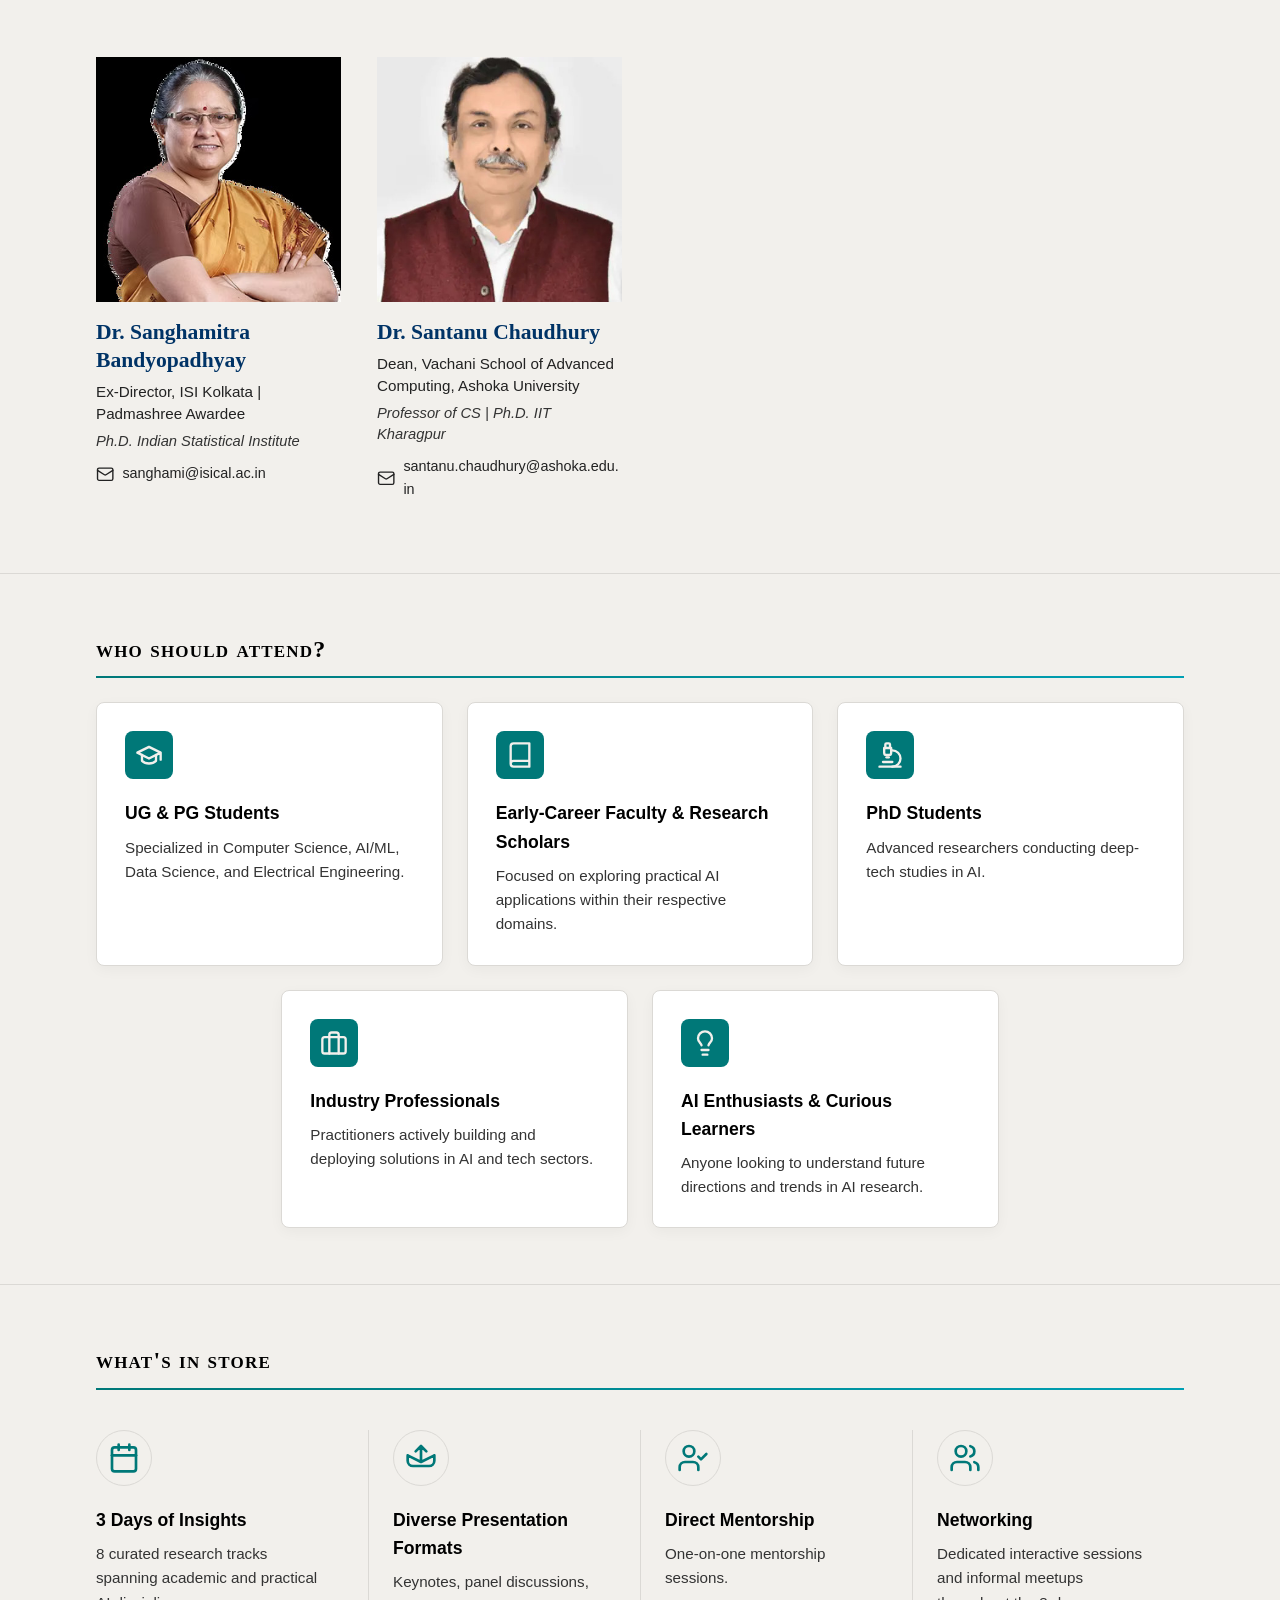
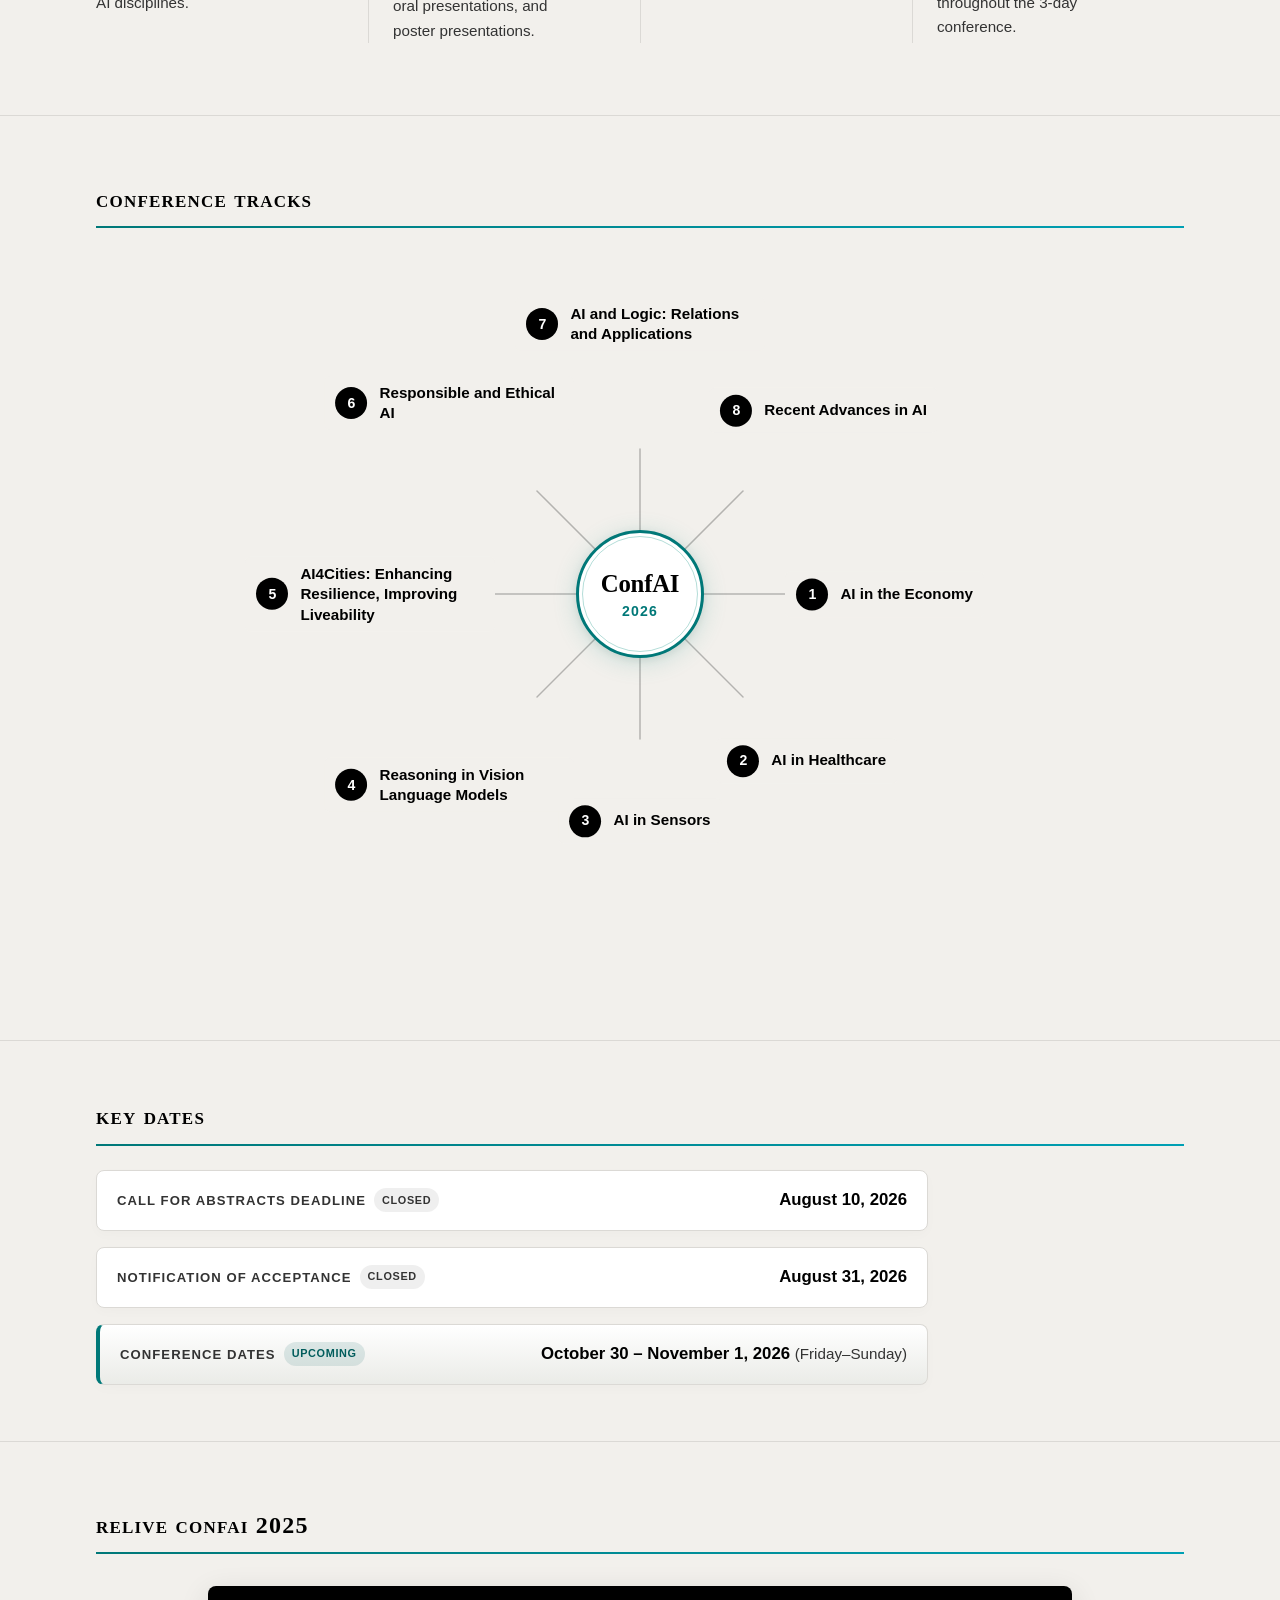
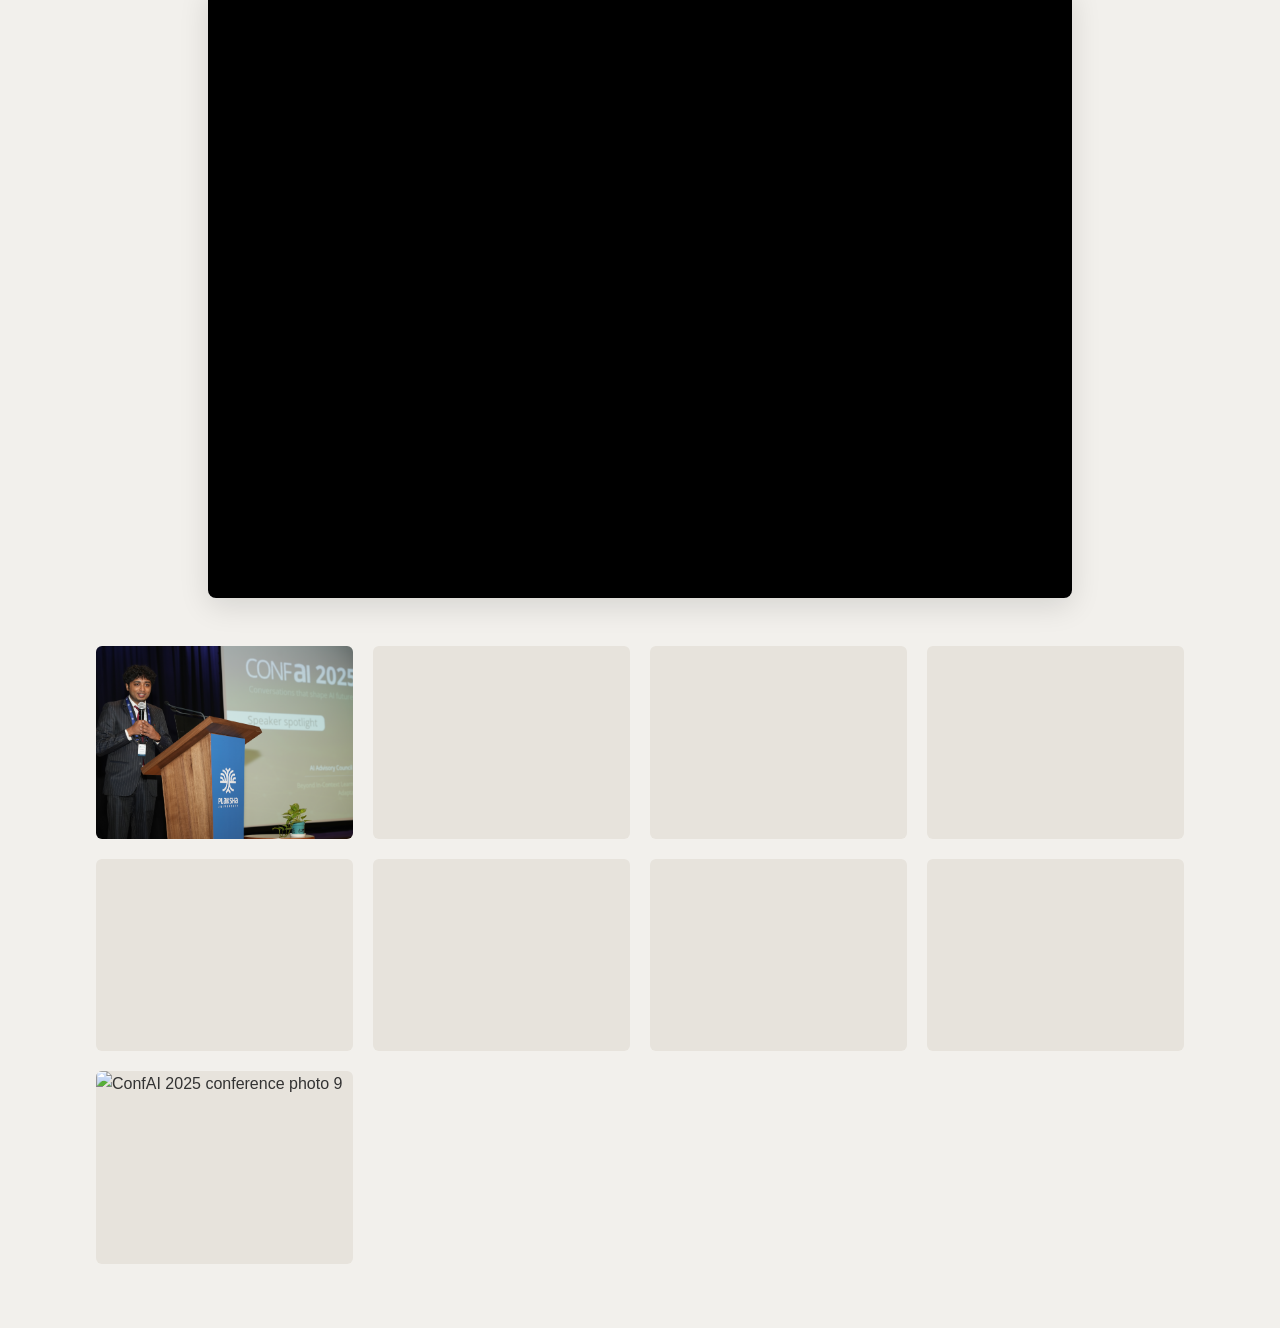
==== commit 191939a4: "Refine hero background gradients and add 2025 gallery assets" ====
--- a/ConfAI26 Website/index.html
+++ b/ConfAI26 Website/index.html
@@ -69,13 +69,9 @@
         <div class="hero-shade" aria-hidden="true"></div>
 
         <div class="hero-content">
-          <p class="eyebrow">Conference on Artificial Intelligence</p>
+          <p class="eyebrow">Harish and Bina Shah School of AI &amp; Computer Science, Plaksha University</p>
           <h1 id="event-title">ConfAI 2026</h1>
           <p class="hero-theme">Conversations that Shape AI Future</p>
-          <p class="hero-organizer">
-            <span>Organized by</span>
-            Harish and Bina Shah School of AI &amp; Computer Science, Plaksha University
-          </p>
 
           <div class="hero-facts" aria-label="Conference date and venue">
             <div class="hero-fact">
@@ -101,6 +97,16 @@
 
           <a class="btn btn-primary" href="register.html">Register Now</a>
         </div>
+
+        <div class="hero-visual" aria-hidden="true">
+          <div class="hero-visual-graphic">
+            <div class="hero-chip">AI Research · 2026</div>
+            <div class="hero-visual-panel">
+              <span>Campus</span>
+              <strong>Build the future with AI</strong>
+            </div>
+          </div>
+        </div>
       </section>
 
       <!-- ═══════════════════════════════════════════════
@@ -196,9 +202,28 @@
            H2 · CONFERENCE OVERVIEW
            ═══════════════════════════════════════════════ -->
       <section class="section-overview" id="overview" aria-labelledby="overview-heading">
-        <div class="section-inner">
+        <div class="section-inner overview-shell">
           <h2 id="overview-heading">Conference Overview</h2>
-          <p>The three day academic conference aims to highlight the potential of AI in exploring effective solutions to societal challenges. The talks and discussions aim to foster collaboration, knowledge sharing, and innovative discussions. It will bring together students, researchers, and practitioners across diverse AI domains to shape the future of research, development, and impactful applications in the Indian AI landscape.</p>
+          <div class="overview-layout">
+            <div class="overview-copy">
+              <p>The three day academic conference aims to highlight the potential of AI in exploring effective solutions to societal challenges. The talks and discussions aim to foster collaboration, knowledge sharing, and innovative discussions. It will bring together students, researchers, and practitioners across diverse AI domains to shape the future of research, development, and impactful applications in the Indian AI landscape.</p>
+            </div>
+
+            <div class="overview-highlights" aria-label="Conference highlights">
+              <div class="overview-highlight-item">
+                <span class="overview-highlight-value">3 Days</span>
+                <span class="overview-highlight-label">of Keynotes</span>
+              </div>
+              <div class="overview-highlight-item">
+                <span class="overview-highlight-value">8</span>
+                <span class="overview-highlight-label">Curated Tracks</span>
+              </div>
+              <div class="overview-highlight-item">
+                <span class="overview-highlight-value">Industry + Academia</span>
+                <span class="overview-highlight-label">Focused Dialogue</span>
+              </div>
+            </div>
+          </div>
         </div>
       </section>
 
@@ -209,19 +234,43 @@
         <div class="section-inner">
           <h2 id="why-attend-heading">Why Attend ConfAI 2026?</h2>
           <ul class="why-attend-list">
-            <li>
+            <li class="why-attend-card">
+              <div class="why-attend-icon" aria-hidden="true">
+                <svg viewBox="0 0 24 24" fill="none" stroke="currentColor" stroke-width="1.8" stroke-linecap="round" stroke-linejoin="round">
+                  <path d="M12 1v3M12 20v3M4.93 4.93l2.12 2.12M16.95 16.95l2.12 2.12M1 12h3M20 12h3M4.93 19.07l2.12-2.12M16.95 7.05l2.12-2.12"/>
+                  <circle cx="12" cy="12" r="4.5"/>
+                </svg>
+              </div>
               <h3>Prominent Keynote &amp; Guest Speakers</h3>
               <p>Engage with top leaders from industry and academia across 8 curated tracks.</p>
             </li>
-            <li>
+            <li class="why-attend-card">
+              <div class="why-attend-icon" aria-hidden="true">
+                <svg viewBox="0 0 24 24" fill="none" stroke="currentColor" stroke-width="1.8" stroke-linecap="round" stroke-linejoin="round">
+                  <path d="M9 18h6M10 22h4M12 2v13M9 5.5 12 2l3 3.5"/>
+                  <path d="M6 17.5c0-2.2 2.7-4 6-4s6 1.8 6 4"/>
+                </svg>
+              </div>
               <h3>Latest AI Research</h3>
               <p>Attend cutting-edge research presentations highlighting the newest breakthroughs in artificial intelligence.</p>
             </li>
-            <li>
+            <li class="why-attend-card">
+              <div class="why-attend-icon" aria-hidden="true">
+                <svg viewBox="0 0 24 24" fill="none" stroke="currentColor" stroke-width="1.8" stroke-linecap="round" stroke-linejoin="round">
+                  <path d="M12 3 4 7l8 4 8-4-8-4Zm-8 7 8 4 8-4M4 11v6l8 4 8-4v-6"/>
+                </svg>
+              </div>
               <h3>Practical Frameworks &amp; Insights</h3>
               <p>Learn frameworks, ideas, and explore critical questions around AI, innovation, emerging technologies, and their broader societal impact.</p>
             </li>
-            <li>
+            <li class="why-attend-card">
+              <div class="why-attend-icon" aria-hidden="true">
+                <svg viewBox="0 0 24 24" fill="none" stroke="currentColor" stroke-width="1.8" stroke-linecap="round" stroke-linejoin="round">
+                  <path d="M16 21v-2a4 4 0 0 0-4-4H7a4 4 0 0 0-4 4v2"/>
+                  <circle cx="9.5" cy="7" r="3.5"/>
+                  <path d="M20 8v6M17 11h6"/>
+                </svg>
+              </div>
               <h3>Collaborative Networking</h3>
               <p>Build visibility for research collaborations and engage in high-impact industry conversations.</p>
             </li>
@@ -599,16 +648,31 @@
           <h2 id="dates-heading">Key Dates</h2>
           <ol class="dates-list">
             <li class="date-item">
-              <span class="date-label">Call for Abstracts Deadline</span>
-              <span class="date-value">August 10, 2026</span>
+              <div class="date-main">
+                <div class="date-label-wrap">
+                  <span class="date-label">Call for Abstracts Deadline</span>
+                  <span class="status-badge status-closed">Closed</span>
+                </div>
+                <span class="date-value">August 10, 2026</span>
+              </div>
             </li>
             <li class="date-item">
-              <span class="date-label">Notification of Acceptance</span>
-              <span class="date-value">August 31, 2026</span>
-            </li>
-            <li class="date-item">
-              <span class="date-label">Conference Dates</span>
-              <span class="date-value">October 30 – November 1, 2026 <span class="date-note">(Friday–Sunday)</span></span>
+              <div class="date-main">
+                <div class="date-label-wrap">
+                  <span class="date-label">Notification of Acceptance</span>
+                  <span class="status-badge status-closed">Closed</span>
+                </div>
+                <span class="date-value">August 31, 2026</span>
+              </div>
+            </li>
+            <li class="date-item date-item--featured">
+              <div class="date-main">
+                <div class="date-label-wrap">
+                  <span class="date-label">Conference Dates</span>
+                  <span class="status-badge status-upcoming">Upcoming</span>
+                </div>
+                <span class="date-value">October 30 – November 1, 2026 <span class="date-note">(Friday–Sunday)</span></span>
+              </div>
             </li>
           </ol>
         </div>
@@ -626,11 +690,14 @@
           <!-- 16:9 Responsive YouTube Embed -->
           <div class="video-wrapper" aria-label="ConfAI 2025 highlights video">
             <iframe
-              src="https://www.youtube.com/embed/k3G5v5cH-bo"
-              title="ConfAI 2025 Highlights"
-              allow="accelerometer; autoplay; clipboard-write; encrypted-media; gyroscope; picture-in-picture"
+              width="560"
+              height="315"
+              src="https://www.youtube.com/embed/k3G5v5cH-bo?si=8IgI_ZF02eHxwiPI"
+              title="YouTube video player"
+              frameborder="0"
+              allow="accelerometer; autoplay; clipboard-write; encrypted-media; gyroscope; picture-in-picture; web-share"
+              referrerpolicy="strict-origin-when-cross-origin"
               allowfullscreen
-              loading="lazy"
             ></iframe>
           </div>
 
--- a/ConfAI26 Website/css/styles.css
+++ b/ConfAI26 Website/css/styles.css
@@ -299,6 +299,7 @@
   align-items: center;
   overflow: hidden;
   padding: calc(var(--header-h) + 2rem) 1.25rem 3.5rem;
+  background: radial-gradient(circle at 30% 50%, #006b6b 0%, #004d4d 100%);
 }
 
 /*
@@ -313,7 +314,7 @@
   background:
     radial-gradient(ellipse 70% 55% at 80% 15%, rgba(42, 157, 143, 0.32), transparent 58%),
     radial-gradient(ellipse 60% 50% at 12% 85%, rgba(240, 193, 75, 0.16), transparent 55%),
-    linear-gradient(165deg, var(--color-chalk-bg) 0%, var(--color-chalk-bg) 46%, var(--color-navy) 100%);
+    linear-gradient(165deg, rgba(242, 240, 236, 0.08) 0%, rgba(242, 240, 236, 0.08) 46%, rgba(0, 36, 47, 0.72) 100%);
   background-size: cover;
   background-position: center;
 }
@@ -321,7 +322,7 @@
 .hero-shade {
   position: absolute;
   inset: 0;
-  background: var(--color-teal);
+  background: linear-gradient(90deg, rgba(0, 79, 79, 0.9) 0%, rgba(0, 79, 79, 0.72) 28%, rgba(0, 79, 79, 0.3) 60%, rgba(0, 79, 79, 0.12) 100%);
   pointer-events: none;
 }
 
@@ -334,14 +335,15 @@
 }
 
 .eyebrow {
-  display: inline-block;
-  margin-bottom: 1rem;
-  padding: 0.3rem 0.85rem;
-  border: 1px solid rgba(62, 207, 191, 0.4);
-  border-radius: 100px;
-  background: rgba(42, 157, 143, 0.14);
-  color: var(--color-teal);
-  font-size: 0.78rem;
+  display: inline-flex;
+  align-items: center;
+  margin-bottom: 1.2rem;
+  padding: 0.45rem 0.9rem;
+  border: 1px solid rgba(255, 255, 255, 0.2);
+  border-radius: 999px;
+  background: rgba(255, 255, 255, 0.08);
+  color: rgba(255, 255, 255, 0.85);
+  font-size: 0.75rem;
   font-weight: 700;
   letter-spacing: 0.08em;
   text-transform: uppercase;
@@ -350,37 +352,19 @@
 .hero h1 {
   font-family: var(--font-display);
   color: var(--color-chalk-bg);
-    font-size: clamp(2.6rem, 12vw, 5.5rem);
+  font-size: clamp(2.6rem, 12vw, 5.5rem);
   font-weight: 600;
   line-height: 0.95;
   letter-spacing: -0.03em;
-  color: var(--color-chalk-bg);
-  margin-bottom: 0.85rem;
+  margin: 0 0 1.75rem;
 }
 
 .hero-theme {
-    font-size: clamp(1.15rem, 3.4vw, 1.65rem);
+  font-size: clamp(1.15rem, 3.4vw, 1.65rem);
   font-weight: 500;
   font-style: italic;
-  color: var(--color-teal);
-  margin-bottom: 1.25rem;
-}
-
-.hero-organizer {
-  font-size: 0.98rem;
-  color: var(--color-graphite);
-  max-width: 36rem;
-  margin-bottom: 1.75rem;
-}
-
-.hero-organizer span {
-  display: block;
-  margin-bottom: 0.2rem;
-  font-size: 0.72rem;
-  font-weight: 700;
-  letter-spacing: 0.12em;
-  text-transform: uppercase;
-  color: var(--color-teal);
+  color: rgba(255, 255, 255, 0.96);
+  margin: 0 0 1.9rem;
 }
 
 .hero-facts {
@@ -393,35 +377,147 @@
 .hero-fact {
   display: flex;
   align-items: flex-start;
-  gap: 0.75rem;
+  gap: 0.8rem;
+  padding: 0.15rem 0;
 }
 
 .hero-fact svg {
-  width: 1.35rem;
-  height: 1.35rem;
+  width: 1.3rem;
+  height: 1.3rem;
   flex-shrink: 0;
   margin-top: 0.15rem;
-  stroke: var(--color-aqua);
+  stroke: #FFFFFF;
   fill: none;
-  stroke-width: 1.8;
+  stroke-width: 2;
   stroke-linecap: round;
   stroke-linejoin: round;
 }
 
 .hero-fact span {
   display: block;
-  font-size: 0.72rem;
-  font-weight: 700;
-  letter-spacing: 0.1em;
+  font-size: 0.68rem;
+  font-weight: 700;
+  letter-spacing: 0.12em;
   text-transform: uppercase;
-  color: var(--color-teal);
+  color: rgba(255, 255, 255, 0.72);
 }
 
 .hero-fact strong {
   display: block;
   font-size: 1.02rem;
   font-weight: 700;
-  color: var(--color-graphite-dark);
+  color: #FFFFFF;
+}
+
+.hero-visual {
+  position: relative;
+  z-index: 1;
+  display: flex;
+  align-items: center;
+  justify-content: center;
+  min-height: clamp(18rem, 36vw, 32rem);
+  width: 100%;
+}
+
+.hero-visual-graphic {
+  position: relative;
+  width: min(100%, 34rem);
+  height: min(42vw, 26rem);
+  min-height: 18rem;
+  border-radius: 1.5rem;
+  border: 1px solid rgba(255, 255, 255, 0.16);
+  background:
+    linear-gradient(135deg, rgba(3, 50, 58, 0.82), rgba(0, 92, 92, 0.52)),
+    radial-gradient(circle at 20% 20%, rgba(255, 255, 255, 0.24), transparent 38%),
+    repeating-linear-gradient(
+      90deg,
+      rgba(255, 255, 255, 0.08) 0,
+      rgba(255, 255, 255, 0.08) 1px,
+      transparent 1px,
+      transparent 22px
+    ),
+    repeating-linear-gradient(
+      0deg,
+      rgba(255, 255, 255, 0.06) 0,
+      rgba(255, 255, 255, 0.06) 1px,
+      transparent 1px,
+      transparent 22px
+    );
+  box-shadow: 0 20px 40px rgba(0, 0, 0, 0.15);
+  overflow: hidden;
+  -webkit-mask-image: linear-gradient(to right, rgba(0, 0, 0, 0.2) 0%, rgba(0, 0, 0, 1) 30%, rgba(0, 0, 0, 1) 100%);
+  mask-image: linear-gradient(to right, rgba(0, 0, 0, 0.15) 0%, rgba(0, 0, 0, 1) 28%, rgba(0, 0, 0, 1) 100%);
+}
+
+.hero-visual-graphic::before,
+.hero-visual-graphic::after {
+  content: "";
+  position: absolute;
+  inset: 0;
+}
+
+.hero-visual-graphic::before {
+  background:
+    radial-gradient(circle at 25% 30%, rgba(0, 245, 210, 0.8), transparent 16%),
+    radial-gradient(circle at 68% 40%, rgba(110, 219, 255, 0.8), transparent 18%),
+    radial-gradient(circle at 78% 62%, rgba(255, 215, 118, 0.5), transparent 14%);
+  mix-blend-mode: screen;
+}
+
+.hero-visual-graphic::after {
+  inset: 10% 8% 14% 12%;
+  border: 1px solid rgba(255, 255, 255, 0.22);
+  border-radius: 1rem;
+  background: linear-gradient(120deg, rgba(0, 117, 117, 0.35), rgba(255, 255, 255, 0.04));
+  transform: skewX(-12deg);
+}
+
+.hero-chip {
+  position: absolute;
+  top: 1.2rem;
+  left: 1.5rem;
+  z-index: 2;
+  display: inline-flex;
+  align-items: center;
+  padding: 0.45rem 0.8rem;
+  border: 1px solid rgba(255, 255, 255, 0.2);
+  border-radius: 999px;
+  background: rgba(0, 0, 0, 0.15);
+  color: #FFFFFF;
+  font-size: 0.72rem;
+  font-weight: 700;
+  letter-spacing: 0.08em;
+  text-transform: uppercase;
+}
+
+.hero-visual-panel {
+  position: absolute;
+  right: 1.35rem;
+  bottom: 1.2rem;
+  z-index: 3;
+  display: flex;
+  flex-direction: column;
+  gap: 0.2rem;
+  padding: 0.9rem 1rem;
+  border: 1px solid rgba(255, 255, 255, 0.18);
+  border-radius: 0.9rem;
+  background: rgba(0, 0, 0, 0.12);
+  backdrop-filter: blur(4px);
+}
+
+.hero-visual-panel span {
+  font-size: 0.68rem;
+  font-weight: 700;
+  letter-spacing: 0.12em;
+  color: rgba(255, 255, 255, 0.72);
+  text-transform: uppercase;
+}
+
+.hero-visual-panel strong {
+  max-width: 12rem;
+  font-size: 1rem;
+  line-height: 1.35;
+  color: #FFFFFF;
 }
 
 .btn {
@@ -430,27 +526,30 @@
   justify-content: center;
   gap: 0.45rem;
   min-height: 3.15rem;
-  padding: 0.9rem 1.85rem;
-  border-radius: var(--radius);
+  padding: 0.85rem 2rem;
+  border-radius: 8px;
   font-family: var(--font-sans);
   font-size: 1.05rem;
   font-weight: 700;
   letter-spacing: 0.01em;
   border: 0;
+  box-shadow: 0 4px 14px rgba(0, 0, 0, 0.15);
   cursor: pointer;
   transition: transform var(--transition), box-shadow var(--transition), background var(--transition), color var(--transition);
 }
 
 .btn-primary {
-  background: var(--color-teal);
-  color: var(--color-chalk-bg);
-  }
-
-.btn-primary:hover {
-  background: var(--color-aqua);
-  color: var(--color-chalk-bg);
+  background: #FFFFFF;
+  color: #005C5C;
+}
+
+.btn-primary:hover,
+.btn-primary:focus-visible {
+  background: #FFFFFF;
+  color: #005C5C;
+  box-shadow: 0 8px 20px rgba(0, 0, 0, 0.18);
   transform: translateY(-2px);
-  }
+}
 
 @media (min-width: 40rem) {
   .hero-facts {
@@ -461,6 +560,25 @@
 }
 
 @media (min-width: 64rem) {
+  .hero {
+    display: grid;
+    grid-template-columns: minmax(0, 1.15fr) minmax(0, 0.85fr);
+    align-items: center;
+    gap: 1.5rem;
+    padding-left: 2rem;
+    padding-right: 2rem;
+  }
+
+  .hero-content {
+    margin: 0;
+    max-width: 40rem;
+  }
+
+  .hero-visual {
+    min-height: clamp(20rem, 34vw, 28rem);
+    justify-content: flex-end;
+  }
+
   .nav-toggle {
     display: none;
   }
@@ -576,17 +694,99 @@
 
 .section-overview h2,
 .section-why-attend h2 {
-    font-size: clamp(1.6rem, 4vw, 2.25rem);
+  font-size: clamp(1.6rem, 4vw, 2.25rem);
   font-weight: 600;
   color: var(--color-chalk-bg);
-  margin-bottom: 1.25rem;
+  margin-bottom: 2rem;
+  position: relative;
+  padding-bottom: 0.8rem;
+  display: inline-block;
+}
+
+.section-overview h2::after,
+.section-why-attend h2::after {
+  content: "";
+  position: absolute;
+  left: 0;
+  bottom: 0;
+  width: 100%;
+  max-width: 4.5rem;
+  height: 3px;
+  background: var(--color-teal);
+  border-radius: 999px;
+}
+
+.overview-shell {
+  display: flex;
+  flex-direction: column;
+}
+
+.overview-layout {
+  display: grid;
+  grid-template-columns: 1.3fr 0.7fr;
+  gap: 2rem;
+  align-items: stretch;
+}
+
+.overview-copy {
+  display: flex;
+  align-items: center;
 }
 
 .section-overview p {
-  font-size: 1.05rem;
+  font-size: 1.15rem;
   color: var(--color-graphite);
   max-width: 68ch;
-  line-height: 1.7;
+  line-height: 1.6;
+  margin: 0;
+}
+
+.overview-highlights {
+  display: flex;
+  flex-direction: column;
+  gap: 1rem;
+}
+
+.overview-highlight-item {
+  display: flex;
+  flex-direction: column;
+  gap: 0.35rem;
+  padding: 1.1rem 1.2rem;
+  background: #FFFFFF;
+  border: 1px solid var(--color-chalk-line);
+  border-radius: 10px;
+  box-shadow: 0 4px 10px rgba(0, 0, 0, 0.03);
+}
+
+.overview-highlight-value {
+  font-family: var(--font-sans);
+  font-size: 1.2rem;
+  font-weight: 800;
+  color: var(--color-graphite-dark);
+  line-height: 1.2;
+}
+
+.overview-highlight-label {
+  font-size: 0.82rem;
+  font-weight: 700;
+  letter-spacing: 0.08em;
+  text-transform: uppercase;
+  color: var(--color-teal);
+}
+
+@media (max-width: 47.9375rem) {
+  .overview-layout {
+    grid-template-columns: 1fr;
+  }
+
+  .section-overview h2,
+  .section-why-attend h2 {
+    margin-bottom: 1.5rem;
+  }
+
+  .section-overview p {
+    font-size: 1.05rem;
+  }
 }
 
 /* ─────────────────────────────────────────────────────────
@@ -596,29 +796,59 @@
 ──────────────────────────────────────────────────────────── */
 .why-attend-list {
   list-style: none;
-  display: flex;
-  flex-direction: column;
-  gap: 1.75rem;
-}
-
-.why-attend-list li {
-  padding-top: 1.5rem;
-  border-top: 1px solid rgba(247, 244, 238, 0.12);
+  display: grid;
+  grid-template-columns: 1fr;
+  gap: 1.25rem;
+}
+
+.why-attend-card {
+  background: #FFFFFF;
+  border: 1px solid #E2E2DE;
+  border-radius: 8px;
+  padding: 1.5rem;
+  box-shadow: 0 2px 10px rgba(0, 0, 0, 0.02);
+  transition: transform var(--transition), box-shadow var(--transition), border-color var(--transition);
+}
+
+.why-attend-card:hover,
+.why-attend-card:focus-within {
+  transform: translateY(-3px);
+  box-shadow: 0 6px 16px rgba(0, 0, 0, 0.06);
+  border-color: rgba(0, 92, 92, 0.2);
+}
+
+.why-attend-icon {
+  display: inline-flex;
+  align-items: center;
+  justify-content: center;
+  width: 2.75rem;
+  height: 2.75rem;
+  margin-bottom: 1rem;
+  border-radius: 0.75rem;
+  background: rgba(0, 92, 92, 0.08);
+  color: var(--color-teal);
+}
+
+.why-attend-icon svg {
+  width: 1.35rem;
+  height: 1.35rem;
+  stroke: currentColor;
 }
 
 .why-attend-list h3 {
   font-family: var(--font-sans);
-  font-size: 1.05rem;
+  font-size: 1.1rem;
   font-weight: 700;
   color: var(--color-graphite-dark);
-  margin-bottom: 0.35rem;
+  margin: 0 0 0.5rem;
 }
 
 .why-attend-list p {
-  font-size: 0.98rem;
-  color: var(--color-graphite);
+  font-size: 0.95rem;
+  color: #555555;
   max-width: 60ch;
-  line-height: 1.65;
+  line-height: 1.6;
+  margin: 0;
 }
 
 @media (min-width: 48rem) {
@@ -627,9 +857,8 @@
   }
 
   .why-attend-list {
-    display: grid;
-    grid-template-columns: 1fr 1fr;
-    gap: 1.75rem 3rem;
+    grid-template-columns: repeat(2, minmax(0, 1fr));
+    gap: 1.5rem;
   }
 }
 
@@ -981,20 +1210,38 @@
   list-style: none;
   display: flex;
   flex-direction: column;
-  gap: 0;
-  max-width: 44rem;
+  gap: 1rem;
+  max-width: 52rem;
+  margin: 0;
+  padding: 0;
 }
 
 .date-item {
+  background: #FFFFFF;
+  border: 1px solid var(--color-chalk-line);
+  border-radius: 8px;
+  padding: 0.9rem 1rem;
+  box-shadow: 0 4px 12px rgba(0, 0, 0, 0.02);
+}
+
+.date-item--featured {
+  border-left: 4px solid var(--color-teal);
+  background: linear-gradient(180deg, rgba(255, 255, 255, 1), rgba(0, 92, 92, 0.03));
+}
+
+.date-main {
   display: flex;
   flex-direction: column;
-  gap: 0.2rem;
-  padding: 1.25rem 0;
-  border-bottom: 1px solid rgba(247, 244, 238, 0.12);
-}
-
-.date-item:first-child {
-  border-top: 1px solid rgba(247, 244, 238, 0.12);
+  gap: 0.7rem;
+  width: 100%;
+}
+
+.date-label-wrap {
+  display: flex;
+  align-items: center;
+  justify-content: space-between;
+  flex-wrap: wrap;
+  gap: 0.5rem;
 }
 
 .date-label {
@@ -1004,6 +1251,28 @@
   letter-spacing: 0.08em;
   text-transform: uppercase;
   color: var(--color-graphite);
+}
+
+.status-badge {
+  display: inline-flex;
+  align-items: center;
+  justify-content: center;
+  padding: 0.2rem 0.5rem;
+  border-radius: 999px;
+  font-size: 0.68rem;
+  font-weight: 700;
+  letter-spacing: 0.06em;
+  text-transform: uppercase;
+}
+
+.status-closed {
+  background: rgba(51, 51, 51, 0.08);
+  color: var(--color-graphite);
+}
+
+.status-upcoming {
+  background: rgba(0, 92, 92, 0.12);
+  color: #005C5C;
 }
 
 .date-value {
@@ -1021,10 +1290,28 @@
 
 @media (min-width: 48rem) {
   .date-item {
+    padding: 1rem 1.25rem;
+  }
+
+  .date-main {
     flex-direction: row;
-    align-items: baseline;
+    align-items: center;
     justify-content: space-between;
-    gap: 2rem;
+    gap: 1.5rem;
+  }
+
+  .date-label-wrap {
+    justify-content: flex-start;
+  }
+}
+
+@media (max-width: 47.9375rem) {
+  .date-label-wrap {
+    align-items: flex-start;
+  }
+
+  .date-value {
+    line-height: 1.5;
   }
 }
 
@@ -1076,7 +1363,8 @@
   display: flex;
   width: max-content;
   will-change: transform;
-  animation: ticker-scroll-ltr 28s linear infinite;
+  animation: none;
+  transform: none;
 }
 
 /* Pause ticker on hover or when any child or the viewport has focus */
@@ -1086,15 +1374,6 @@
   animation-play-state: paused;
 }
 
-@keyframes ticker-scroll-ltr {
-  0% {
-    transform: translateX(-50%);
-  }
-  100% {
-    transform: translateX(0);
-  }
-}
-
 .stats-list {
   display: flex;
   align-items: center;
@@ -1132,39 +1411,37 @@
 
 /* On small screens, slow down animation to keep text legible */
 @media (max-width: 48rem) {
-  .stats-ticker-track {
-    animation-duration: 36s;
-  }
   .stats-list {
     gap: 3rem;
     padding-right: 3rem;
   }
 }
 
-/* prefers-reduced-motion: static wrapped row */
-@media (prefers-reduced-motion: reduce) {
-  .stats-ticker-viewport {
-    mask-image: none;
-    -webkit-mask-image: none;
-    overflow: visible;
-  }
-  .stats-ticker-track {
-    animation: none !important;
-    transform: none !important;
-    width: 100%;
-    display: flex;
-    justify-content: center;
-  }
-  .stats-list {
-    display: flex;
-    flex-wrap: wrap;
-    justify-content: center;
-    gap: 2rem 3rem;
-    padding-right: 0;
-  }
-  .stats-list-duplicate {
-    display: none !important;
-  }
+/* Static stats layout */
+.stats-ticker-viewport {
+  mask-image: none;
+  -webkit-mask-image: none;
+  overflow: visible;
+}
+
+.stats-ticker-track {
+  width: 100%;
+  display: flex;
+  justify-content: center;
+  animation: none !important;
+  transform: none !important;
+}
+
+.stats-list {
+  display: flex;
+  flex-wrap: wrap;
+  justify-content: center;
+  gap: 2rem 3rem;
+  padding-right: 0;
+}
+
+.stats-list-duplicate {
+  display: none !important;
 }
 
 /* ─────────────────────────────────────────────────────────
@@ -1873,6 +2150,7 @@
 }
 .brand-year {
   color: var(--color-graphite); /* Usually gold, but let's make it graphite to blend in, or teal */
+}
 
 
 /* ─────────────────────────────────────────────────────────
@@ -1903,16 +2181,31 @@
 
 .faq-accordion {
   width: 100%;
-  max-width: 52rem;
-  margin: 0;
+  max-width: 56rem;
+  margin: 0 auto;
+  border: 1px solid rgba(56, 61, 66, 0.12);
+  border-radius: 1rem;
+  background: rgba(255, 255, 255, 0.5);
+  overflow: hidden;
+  box-shadow: 0 14px 28px rgba(28, 42, 48, 0.04);
 }
 
 .faq-item {
   border-top: 1px solid var(--color-chalk-line);
+  background: rgba(255, 255, 255, 0.2);
+  transition: background-color var(--transition);
+}
+
+.faq-item:first-child {
+  border-top: 0;
 }
 
 .faq-item:last-child {
   border-bottom: 1px solid var(--color-chalk-line);
+}
+
+.faq-item.is-open {
+  background: rgba(27, 143, 160, 0.04);
 }
 
 .faq-item h3 {
@@ -1927,24 +2220,24 @@
   align-items: center;
   justify-content: space-between;
   width: 100%;
-  padding: 1.35rem 0;
+  padding: 1.2rem 1.1rem;
   cursor: pointer;
   box-sizing: border-box;
   text-align: left;
-  gap: 1.5rem;
+  gap: 1rem;
 }
 
 .faq-question-btn:focus-visible {
   outline: 2px solid var(--color-teal);
-  outline-offset: 4px;
+  outline-offset: -2px;
 }
 
 .faq-question-text {
   font-family: var(--font-sans);
-  font-size: 1.05rem;
+  font-size: 1rem;
   font-weight: 600;
   color: var(--color-graphite-dark);
-  line-height: 1.45;
+  line-height: 1.5;
   transition: color var(--transition);
 }
 
@@ -1981,6 +2274,7 @@
   overflow: hidden;
   visibility: hidden;
   opacity: 0;
+  padding: 0 1.1rem;
 }
 
 .faq-answer[aria-hidden="false"],
@@ -2001,7 +2295,7 @@
   font-family: var(--font-sans);
   font-size: 0.96rem;
   color: var(--color-graphite);
-  line-height: 1.65;
+  line-height: 1.7;
   margin: 0;
   padding-bottom: 1.35rem;
   max-width: 65ch;
@@ -2014,6 +2308,20 @@
   text-underline-offset: 2px;
 }
 
+@media (min-width: 48rem) {
+  .faq-question-btn {
+    padding: 1.35rem 1.5rem;
+  }
+
+  .faq-answer {
+    padding: 0 1.5rem;
+  }
+
+  .faq-question-text {
+    font-size: 1.05rem;
+  }
+}
+
 .faq-answer a:hover {
   color: var(--color-aqua);
 }
@@ -2025,4 +2333,4 @@
   .faq-icon svg {
     transition: none !important;
   }
-}
+}
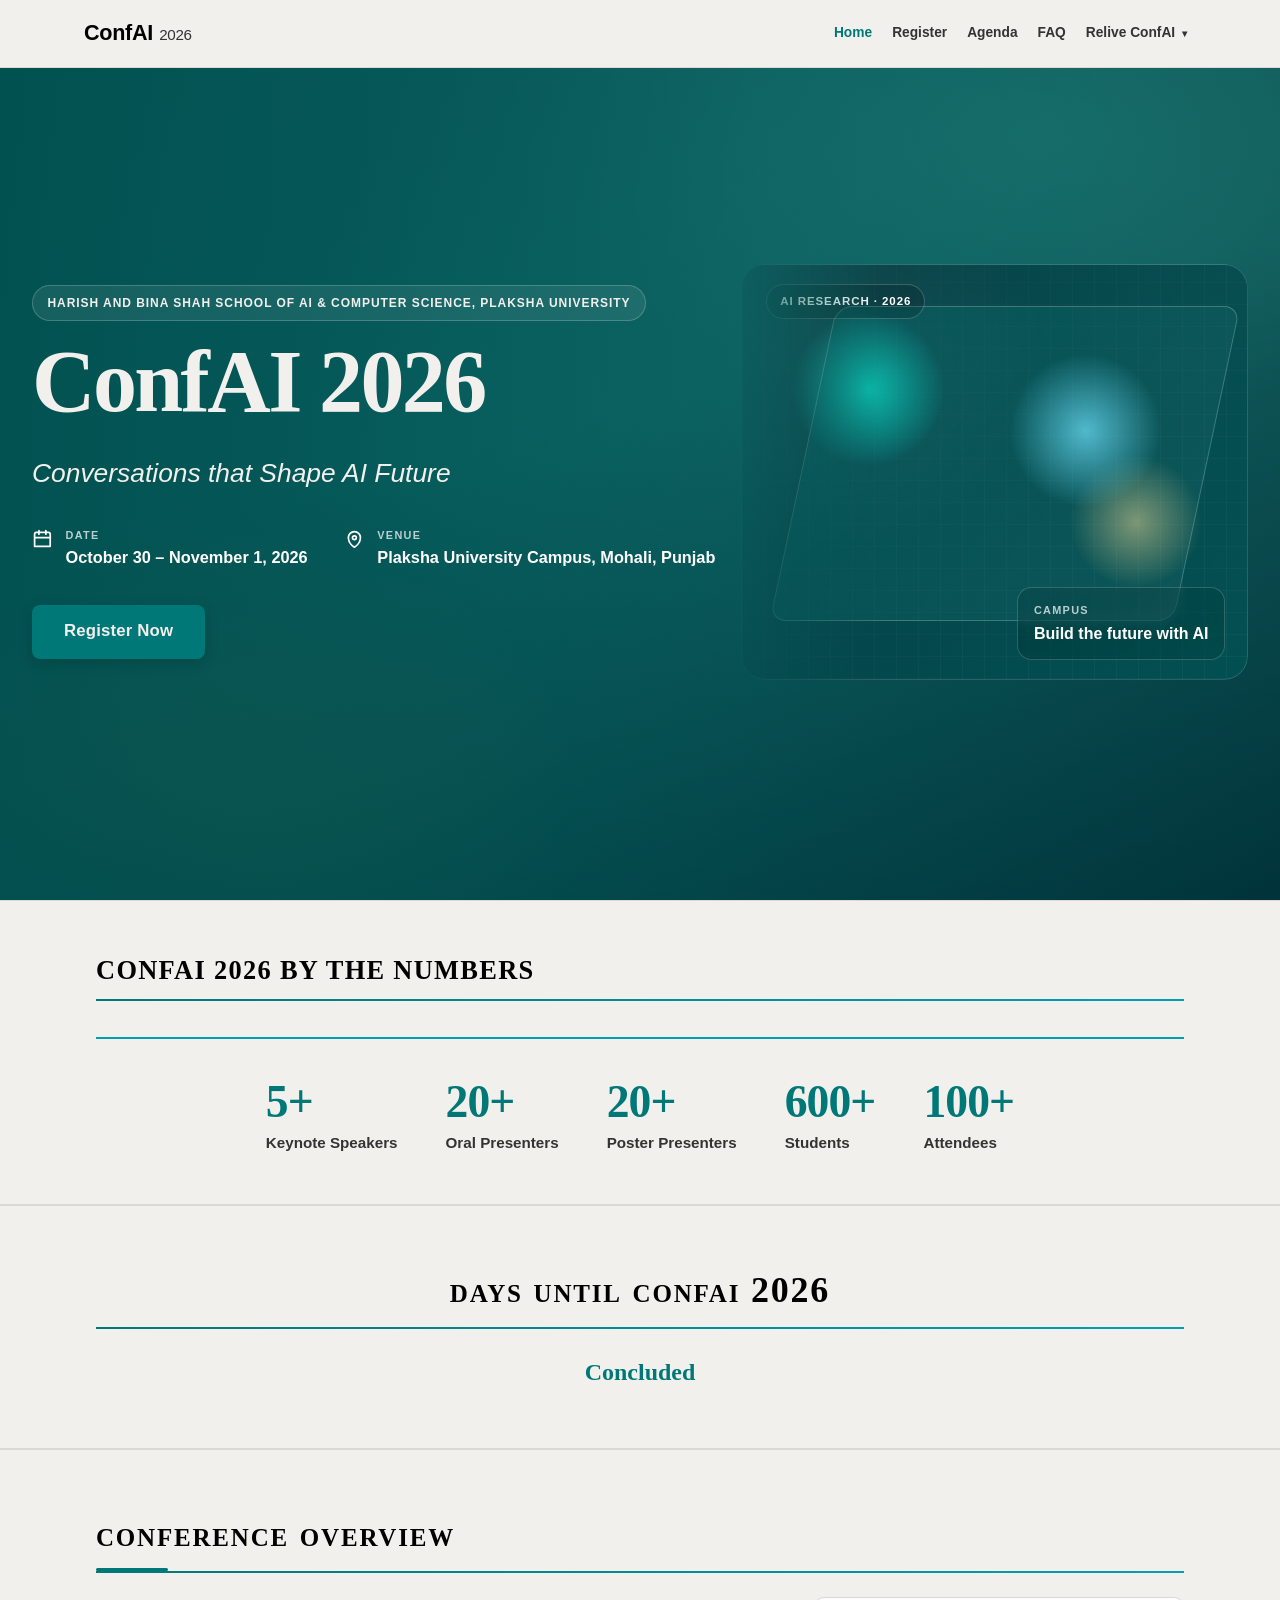
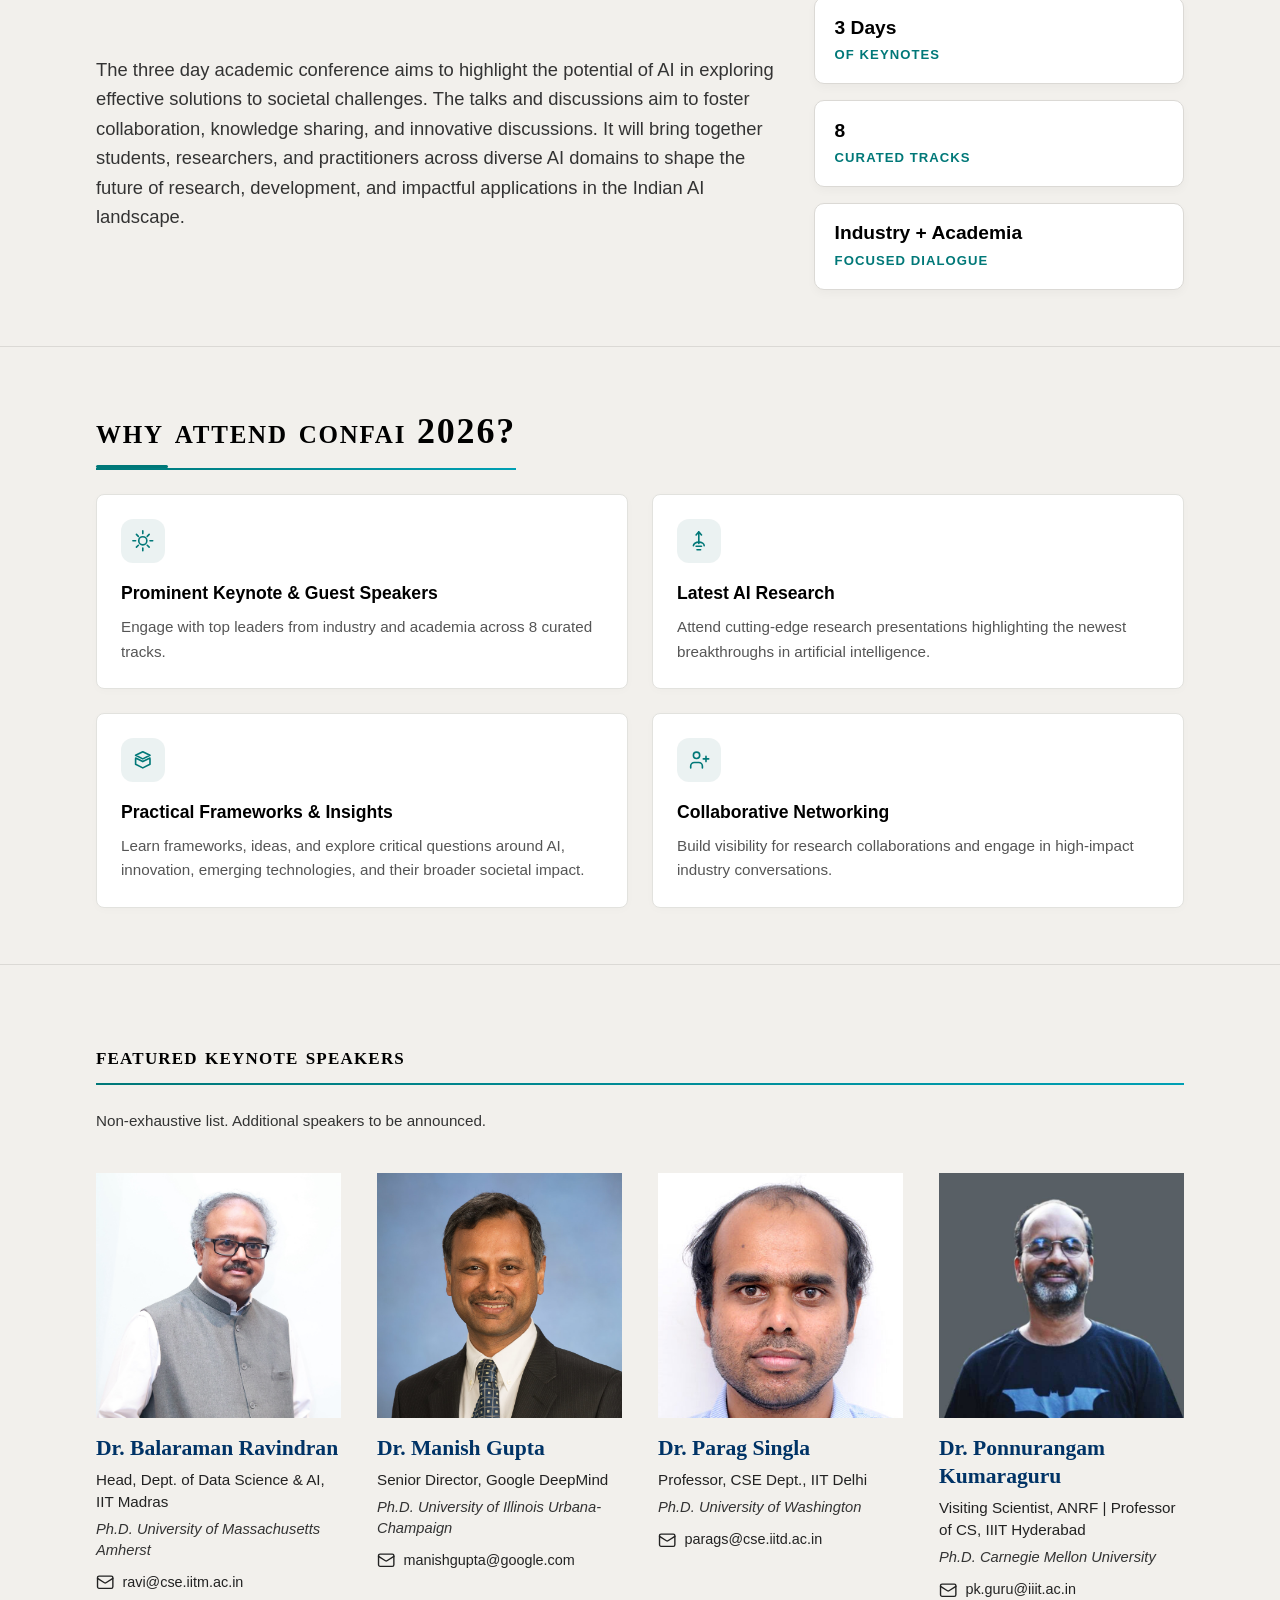
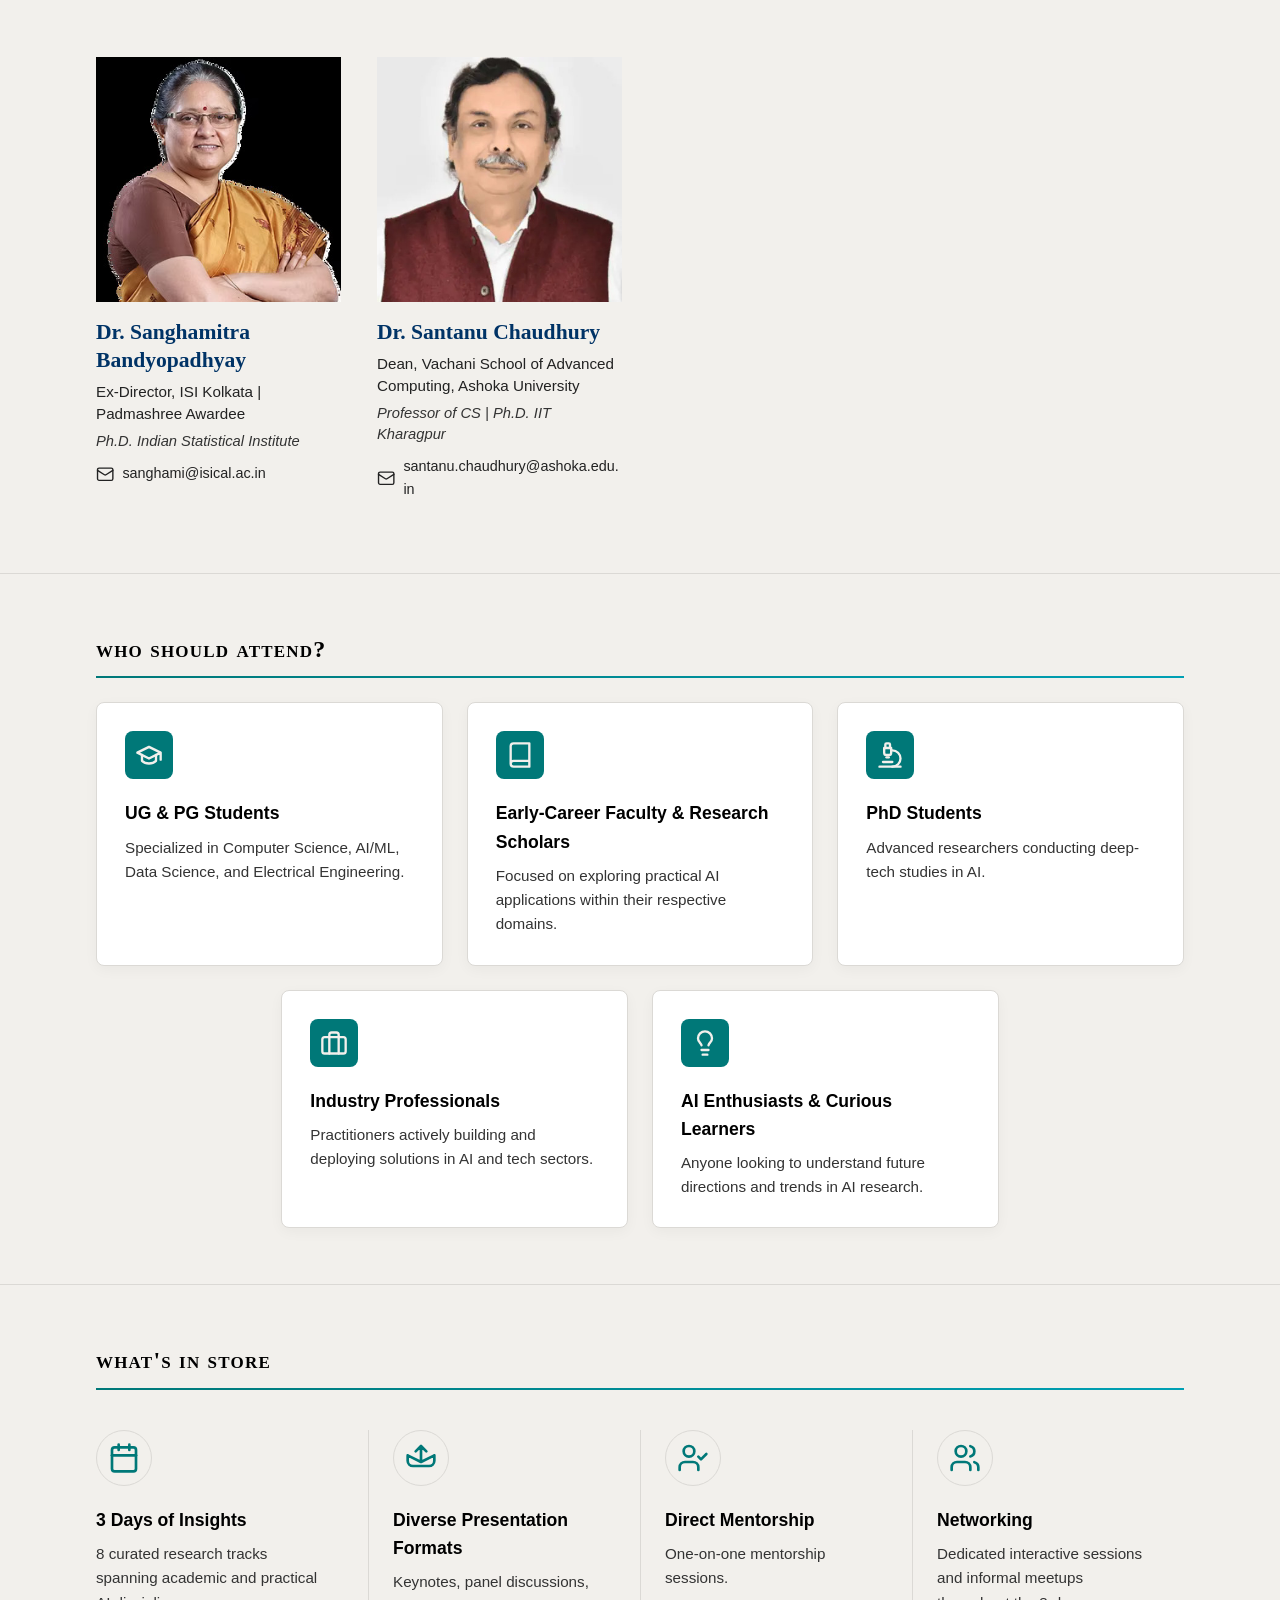
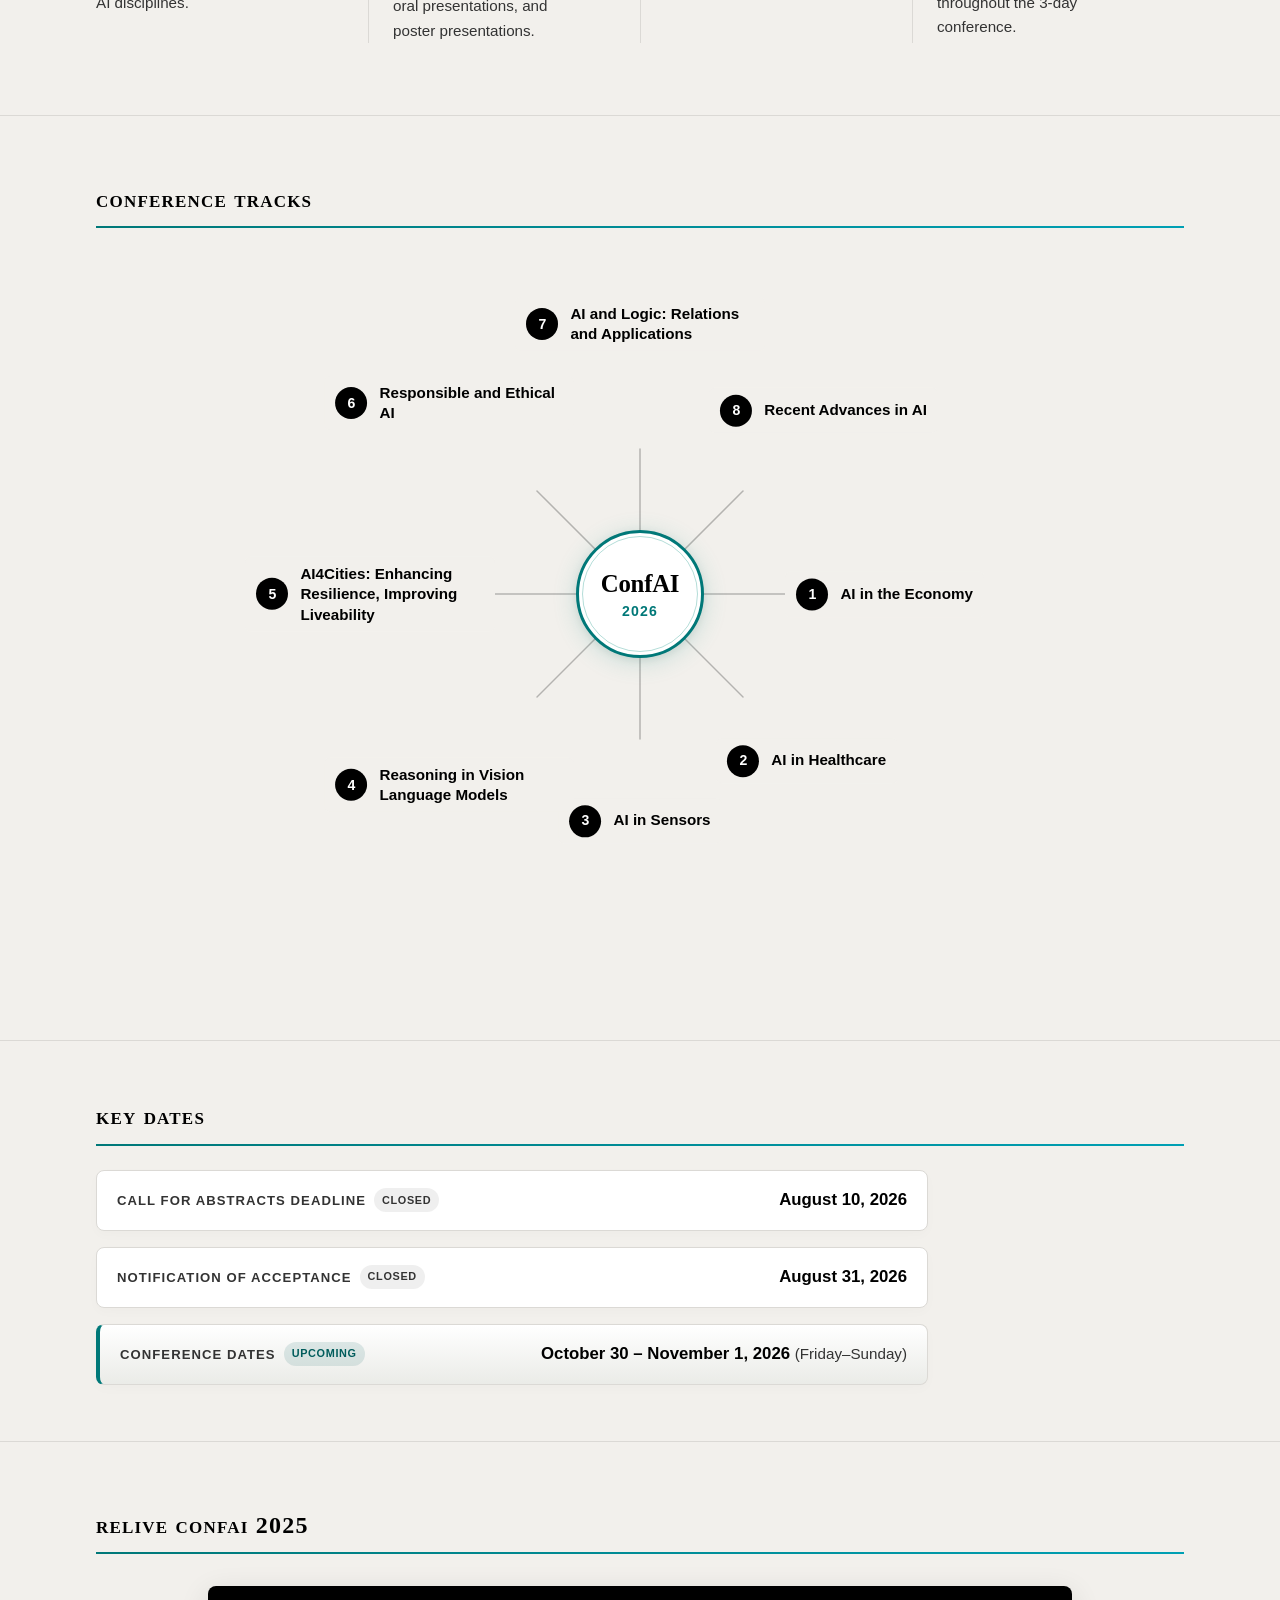
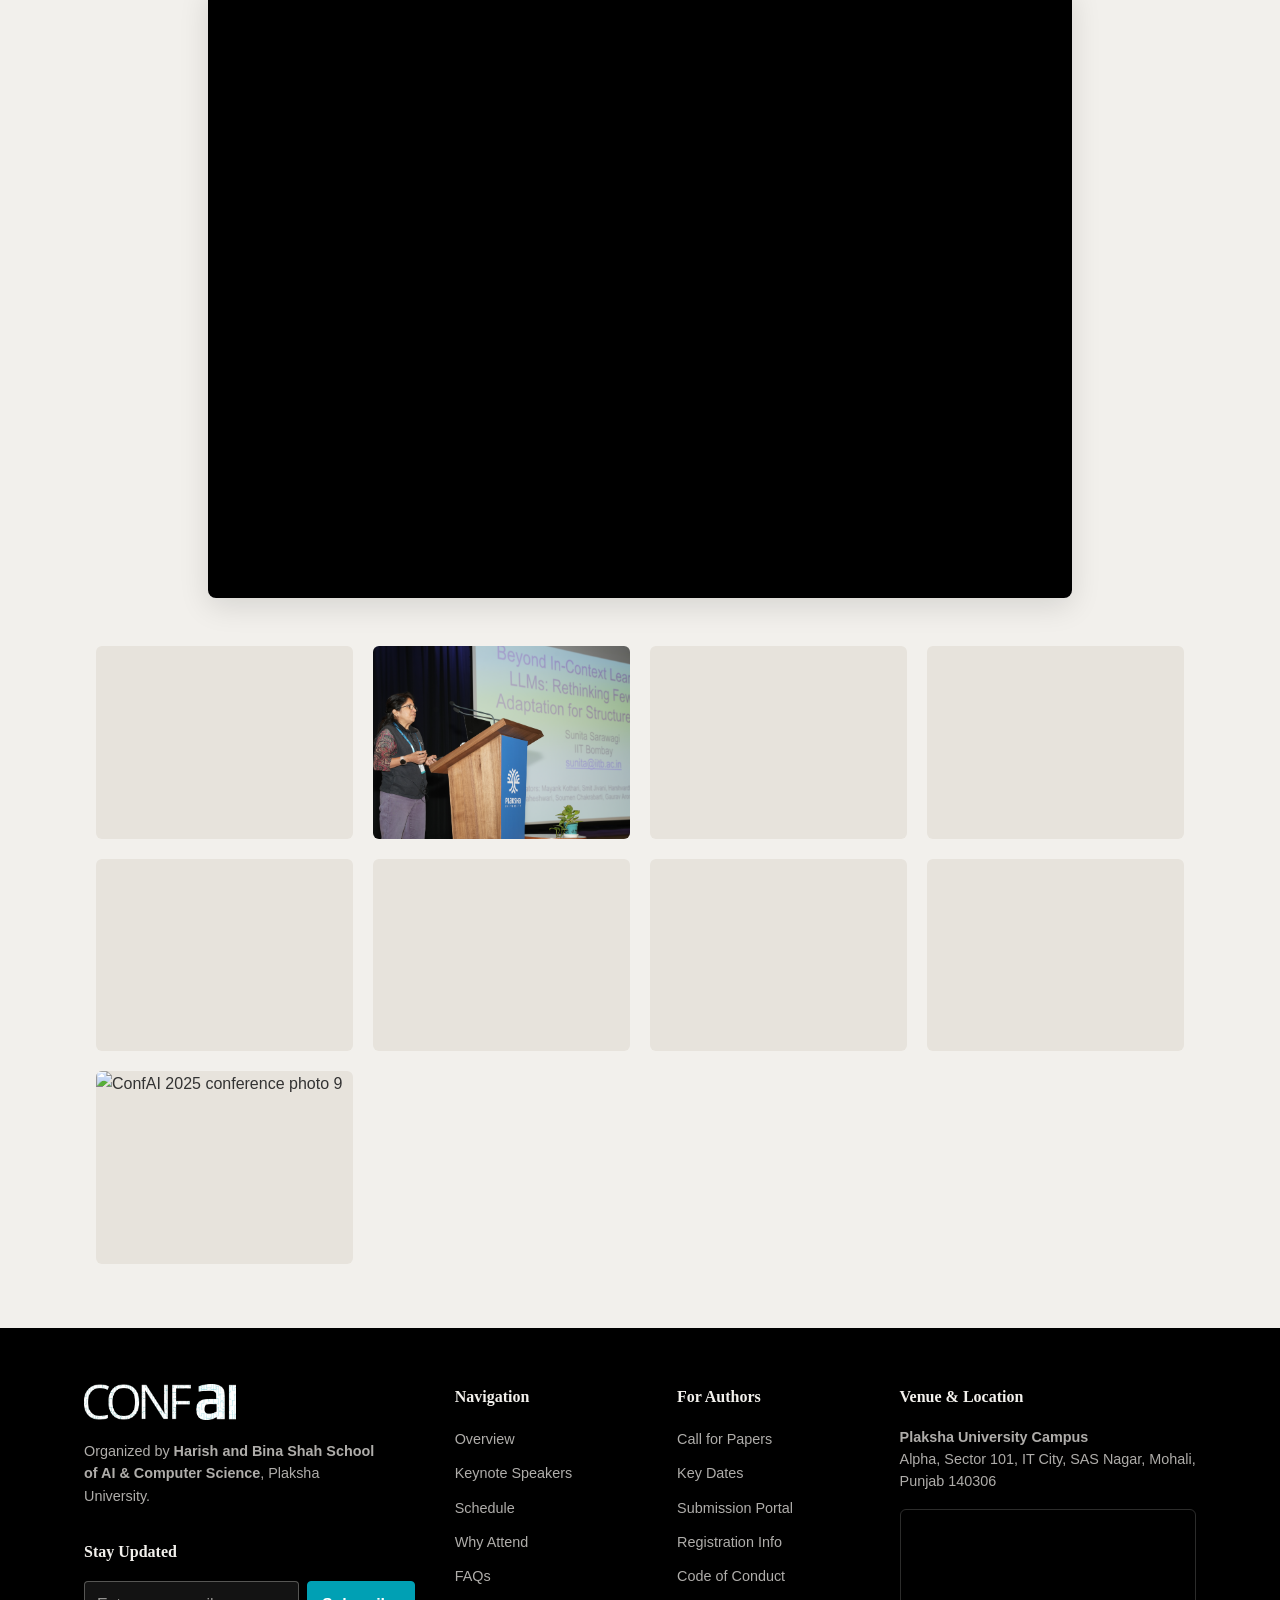
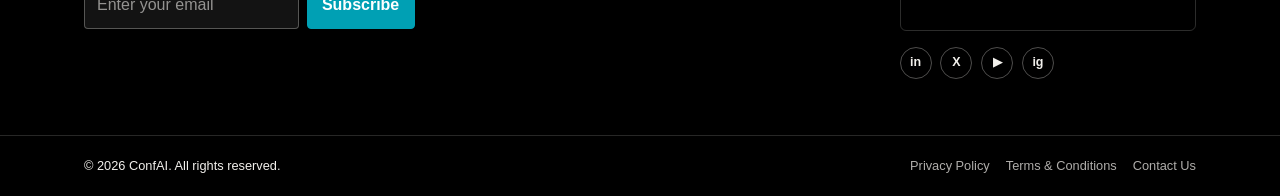
==== commit a575a92a: "Add responsive multi-column footer with embedded map and social links" ====
--- a/ConfAI26 Website/index.html
+++ b/ConfAI26 Website/index.html
@@ -751,5 +751,83 @@
         <p class="track-modal-desc" id="track-modal-desc"></p>
       </div>
     </div>
+
+    <footer class="site-footer">
+      <div class="footer-container">
+        <div class="footer-col footer-brand">
+          <img src="confai%20logo/ConfAI%20Logo%20White.png" alt="ConfAI 2026 Logo" class="footer-logo">
+          <p class="footer-host">
+            Organized by <strong>Harish and Bina Shah School of AI &amp; Computer Science</strong>, Plaksha University.
+          </p>
+
+          <div class="footer-newsletter">
+            <h4>Stay Updated</h4>
+            <form class="newsletter-form" onsubmit="event.preventDefault();">
+              <input type="email" placeholder="Enter your email" aria-label="Email address" required>
+              <button type="submit" class="btn-subscribe">Subscribe</button>
+            </form>
+          </div>
+        </div>
+
+        <div class="footer-col">
+          <h4 class="footer-heading">Navigation</h4>
+          <ul class="footer-links">
+            <li><a href="#overview">Overview</a></li>
+            <li><a href="#speakers">Keynote Speakers</a></li>
+            <li><a href="#schedule">Schedule</a></li>
+            <li><a href="#why-attend">Why Attend</a></li>
+            <li><a href="faq.html">FAQs</a></li>
+          </ul>
+        </div>
+
+        <div class="footer-col">
+          <h4 class="footer-heading">For Authors</h4>
+          <ul class="footer-links">
+            <li><a href="#call-for-papers">Call for Papers</a></li>
+            <li><a href="#key-dates">Key Dates</a></li>
+            <li><a href="#submission-portal">Submission Portal</a></li>
+            <li><a href="register.html">Registration Info</a></li>
+            <li><a href="#code-of-conduct">Code of Conduct</a></li>
+          </ul>
+        </div>
+
+        <div class="footer-col footer-location">
+          <h4 class="footer-heading">Venue &amp; Location</h4>
+          <p class="address-text">
+            <strong>Plaksha University Campus</strong><br>
+            Alpha, Sector 101, IT City, SAS Nagar, Mohali, Punjab 140306
+          </p>
+
+          <div class="map-embed-wrapper">
+            <iframe
+              title="Plaksha University Location"
+              src="https://www.google.com/maps/embed?pb=!1m18!1m12!1m3!1d3433.045610815124!2d76.7214!3d30.6331!2m3!1f0!2f0!3f0!3m2!1i1024!2i768!4f13.1!3m3!1m2!1s0x390feb3202167d4f%3A0x6a21e42dd7485317!2sPlaksha%20University!5e0!3m2!1sen!2sin!4v1700000000000"
+              width="100%"
+              height="120"
+              loading="lazy"
+              allowfullscreen>
+            </iframe>
+          </div>
+
+          <div class="footer-socials" aria-label="Social media links">
+            <a href="#" aria-label="LinkedIn" class="social-icon"><span aria-hidden="true">in</span></a>
+            <a href="#" aria-label="X / Twitter" class="social-icon"><span aria-hidden="true">X</span></a>
+            <a href="#" aria-label="YouTube" class="social-icon"><span aria-hidden="true">&#9654;</span></a>
+            <a href="#" aria-label="Instagram" class="social-icon"><span aria-hidden="true">ig</span></a>
+          </div>
+        </div>
+      </div>
+
+      <div class="footer-bottom">
+        <div class="footer-container bottom-flex">
+          <p>&copy; 2026 ConfAI. All rights reserved.</p>
+          <div class="legal-links">
+            <a href="#">Privacy Policy</a>
+            <a href="#">Terms &amp; Conditions</a>
+            <a href="#">Contact Us</a>
+          </div>
+        </div>
+      </div>
+    </footer>
   </body>
 </html>
--- a/ConfAI26 Website/css/styles.css
+++ b/ConfAI26 Website/css/styles.css
@@ -1812,6 +1812,208 @@
   line-height: 1.35;
 }
 
+/* Footer */
+.site-footer {
+  background: var(--color-graphite-dark);
+  color: var(--color-chalk-bg);
+}
+
+.footer-container {
+  width: 100%;
+  max-width: var(--content-max);
+  margin: 0 auto;
+  padding: 3.5rem 1.25rem;
+  display: grid;
+  grid-template-columns: 1.45fr 0.8fr 0.8fr 1.3fr;
+  gap: 2.5rem;
+}
+
+.footer-col {
+  min-width: 0;
+}
+
+.footer-logo {
+  width: 9.5rem;
+  height: auto;
+  margin-bottom: 1.25rem;
+}
+
+.footer-host,
+.address-text {
+  color: rgba(242, 240, 236, 0.72);
+  font-size: 0.9rem;
+  line-height: 1.55;
+}
+
+.footer-host {
+  max-width: 19rem;
+}
+
+.footer-newsletter {
+  margin-top: 2rem;
+}
+
+.footer-heading,
+.footer-newsletter h4 {
+  margin-bottom: 1rem;
+  color: var(--color-chalk-bg);
+  font-family: var(--font-display);
+  font-size: 1rem;
+}
+
+.newsletter-form {
+  display: flex;
+  gap: 0.5rem;
+}
+
+.newsletter-form input {
+  min-width: 0;
+  width: 100%;
+  padding: 0.65rem 0.75rem;
+  border: 1px solid rgba(242, 240, 236, 0.3);
+  border-radius: 0.25rem;
+  background: rgba(242, 240, 236, 0.08);
+  color: var(--color-chalk-bg);
+  font: inherit;
+}
+
+.newsletter-form input::placeholder {
+  color: rgba(242, 240, 236, 0.58);
+}
+
+.btn-subscribe {
+  flex-shrink: 0;
+  padding: 0.65rem 0.9rem;
+  border: 1px solid var(--color-aqua);
+  border-radius: 0.25rem;
+  background: var(--color-aqua);
+  color: #FFFFFF;
+  font: inherit;
+  font-weight: 700;
+  cursor: pointer;
+}
+
+.btn-subscribe:hover,
+.btn-subscribe:focus-visible {
+  background: var(--color-teal);
+}
+
+.footer-links {
+  list-style: none;
+  display: grid;
+  gap: 0.55rem;
+}
+
+.footer-links a,
+.legal-links a {
+  color: rgba(242, 240, 236, 0.72);
+  font-size: 0.9rem;
+}
+
+
+@media (max-width: 60rem) {
+  .footer-container {
+    grid-template-columns: repeat(2, minmax(0, 1fr));
+  }
+}
+
+@media (max-width: 40rem) {
+  .footer-container {
+    grid-template-columns: 1fr;
+    gap: 2rem;
+    padding-top: 2.75rem;
+    padding-bottom: 2.75rem;
+  }
+
+  .newsletter-form {
+    flex-wrap: wrap;
+  }
+
+  .newsletter-form input {
+    flex: 1 1 12rem;
+  }
+
+  .bottom-flex {
+    align-items: flex-start;
+    flex-direction: column;
+    gap: 0.75rem;
+  }
+}
+.footer-links a:hover,
+.footer-links a:focus-visible,
+.legal-links a:hover,
+.legal-links a:focus-visible {
+  color: var(--color-aqua);
+}
+
+.address-text {
+  margin-bottom: 1rem;
+}
+
+.map-embed-wrapper {
+  overflow: hidden;
+  border-radius: 0.375rem;
+  border: 1px solid rgba(242, 240, 236, 0.18);
+}
+
+.map-embed-wrapper iframe {
+  display: block;
+  width: 100%;
+  border: 0;
+}
+
+.footer-socials {
+  display: flex;
+  gap: 0.55rem;
+  margin-top: 1rem;
+}
+
+.social-icon {
+  display: inline-flex;
+  align-items: center;
+  justify-content: center;
+  width: 2rem;
+  height: 2rem;
+  border: 1px solid rgba(242, 240, 236, 0.32);
+  border-radius: 50%;
+  color: var(--color-chalk-bg);
+  font-size: 0.78rem;
+  font-weight: 700;
+}
+
+.social-icon:hover,
+.social-icon:focus-visible {
+  border-color: var(--color-aqua);
+  color: var(--color-aqua);
+}
+
+.footer-bottom {
+  border-top: 1px solid rgba(242, 240, 236, 0.16);
+}
+
+.footer-bottom .footer-container {
+  padding-top: 1.25rem;
+  padding-bottom: 1.25rem;
+}
+
+.bottom-flex {
+  display: flex;
+  align-items: center;
+  justify-content: space-between;
+  gap: 1rem;
+}
+
+.bottom-flex p,
+.legal-links a {
+  font-size: 0.8rem;
+}
+
+.legal-links {
+  display: flex;
+  flex-wrap: wrap;
+  gap: 1rem;
+}
+
 /* --- Desktop Radial Layout (Spokes radiating from ConfAI center logo) --- */
 @media (min-width: 64rem) {
   .radial-container {
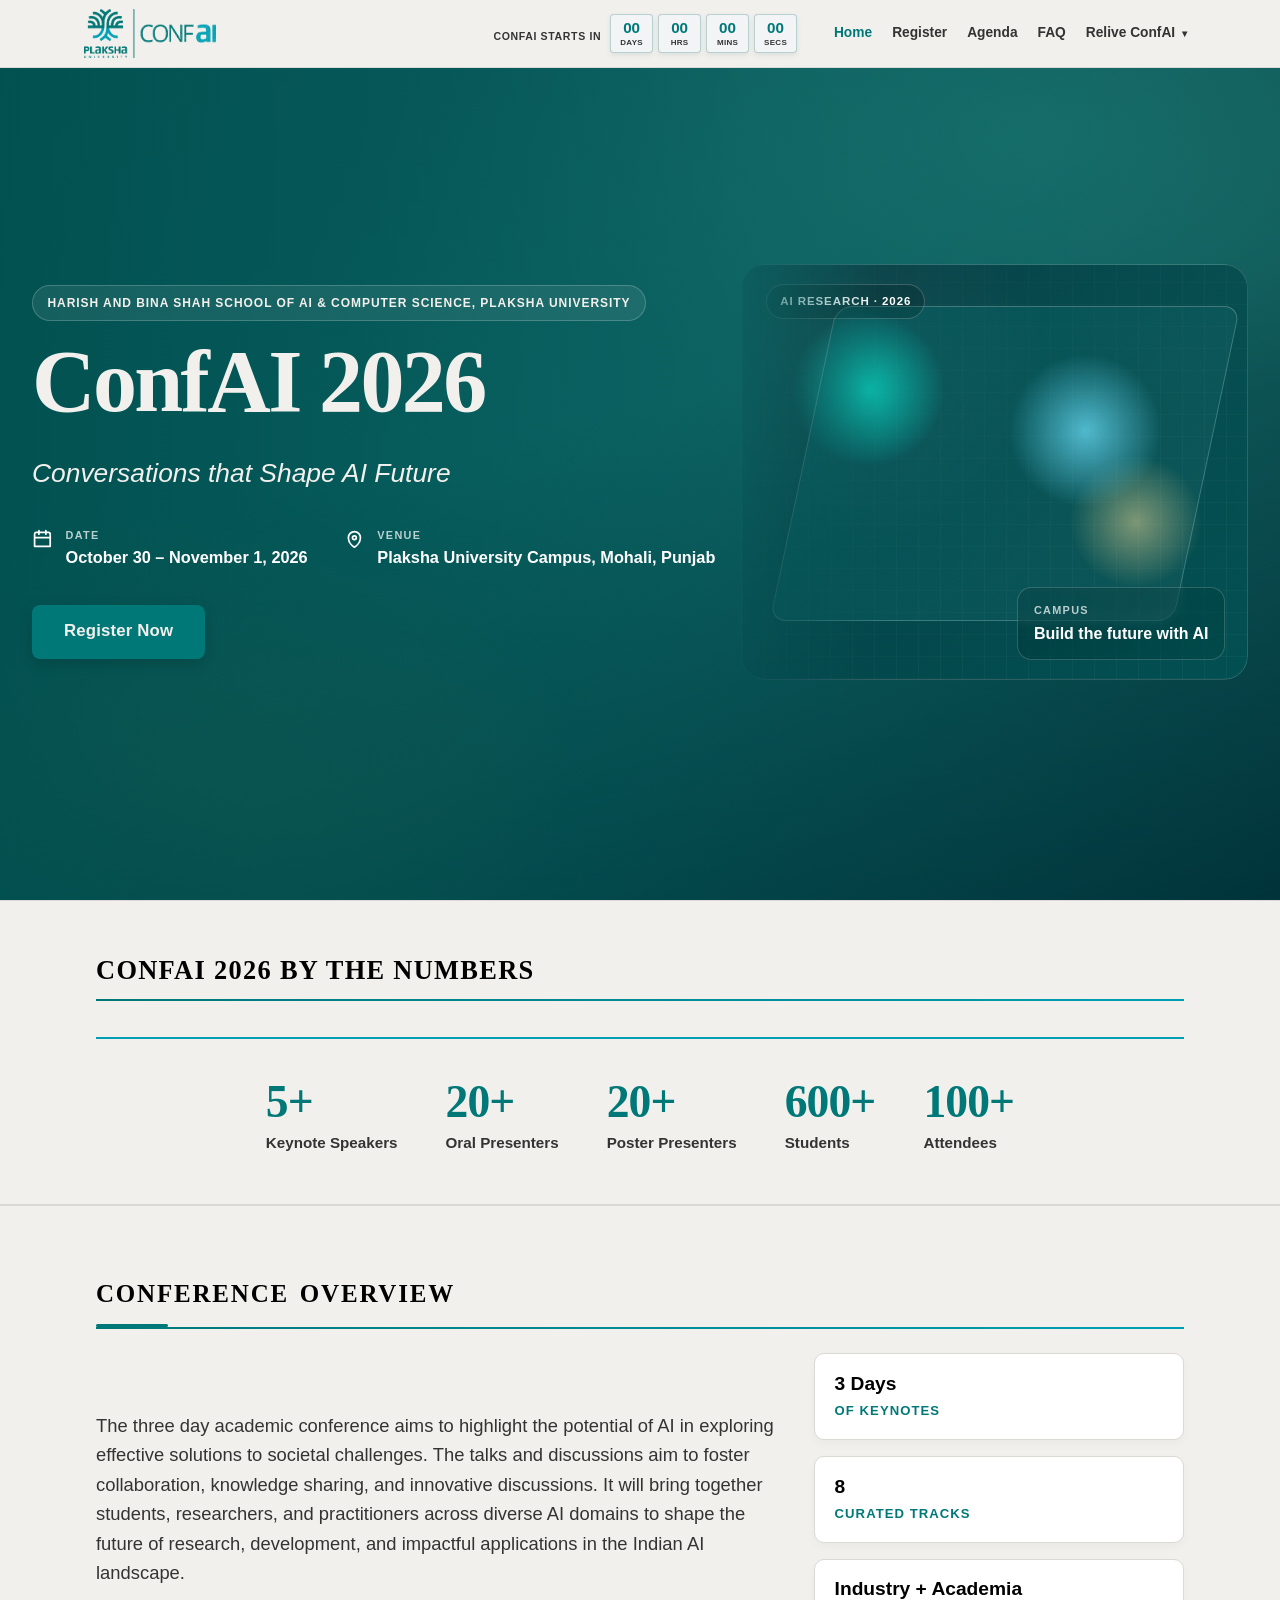
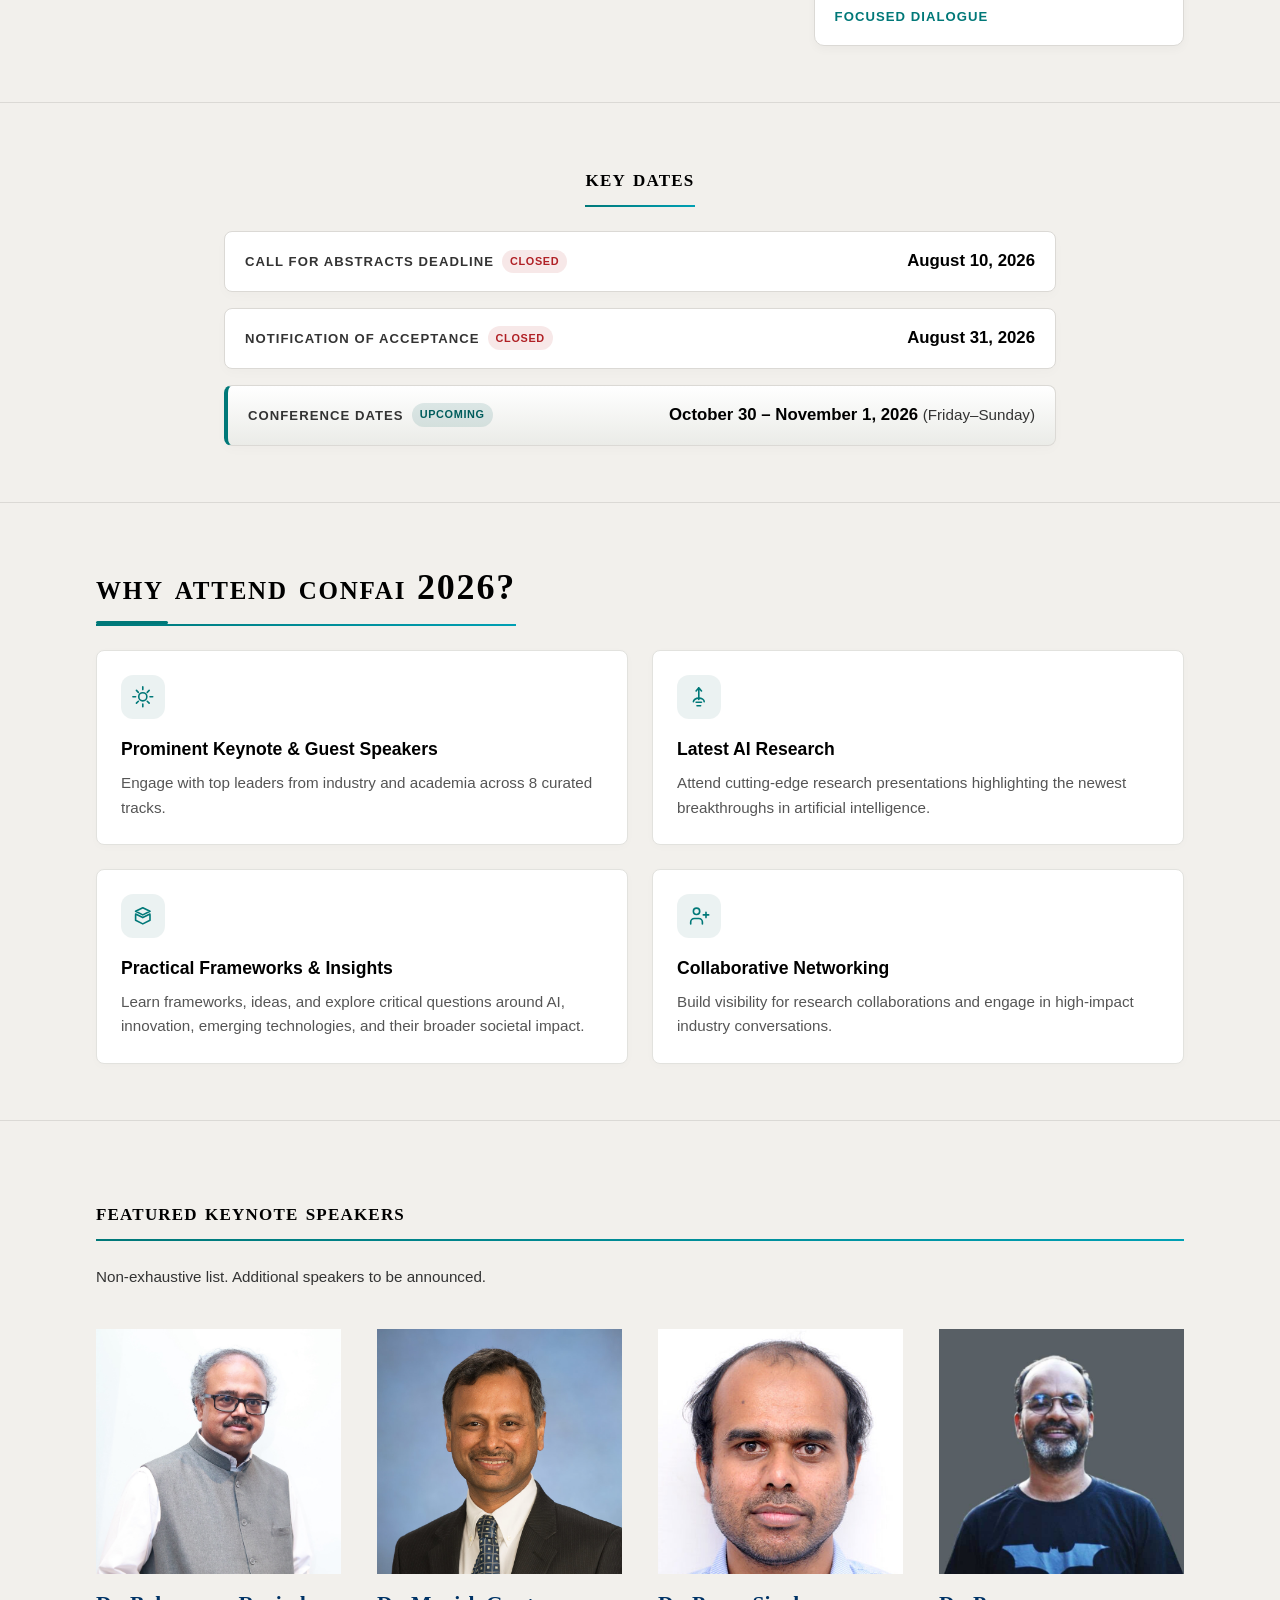
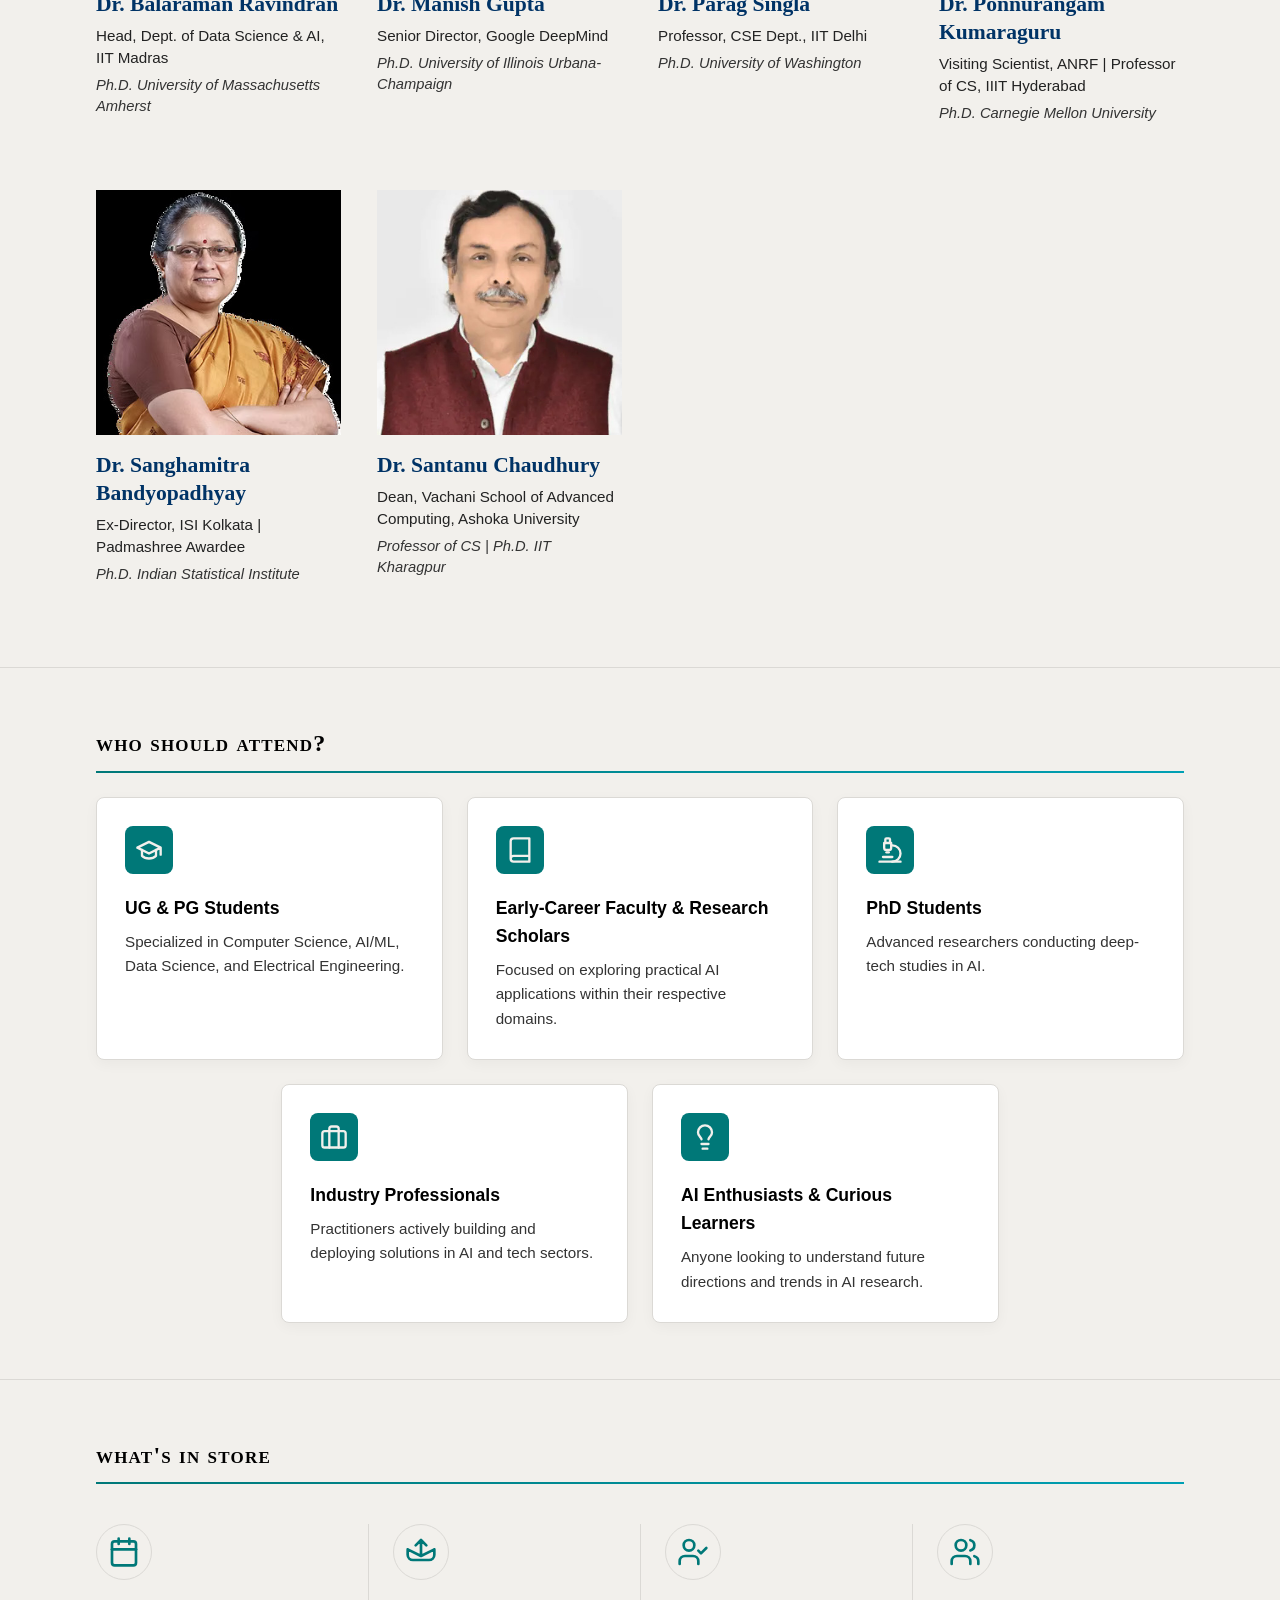
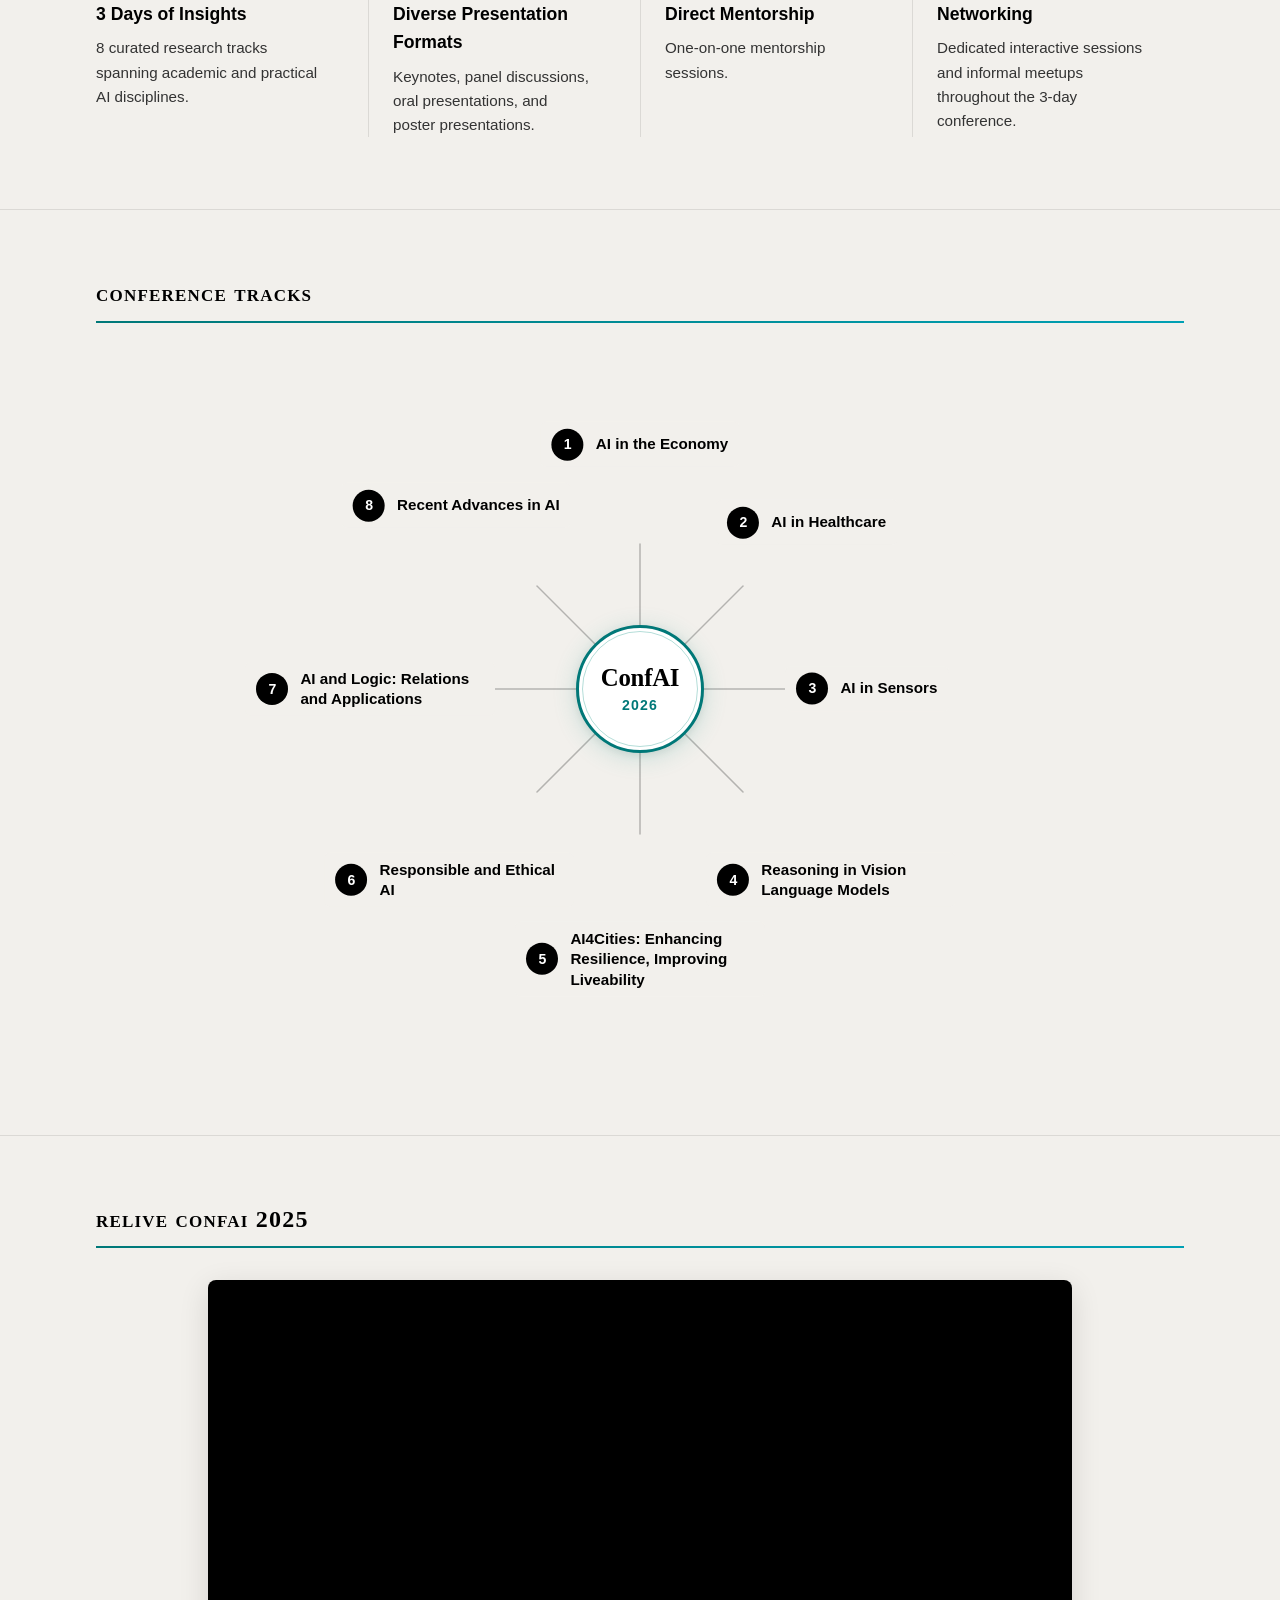
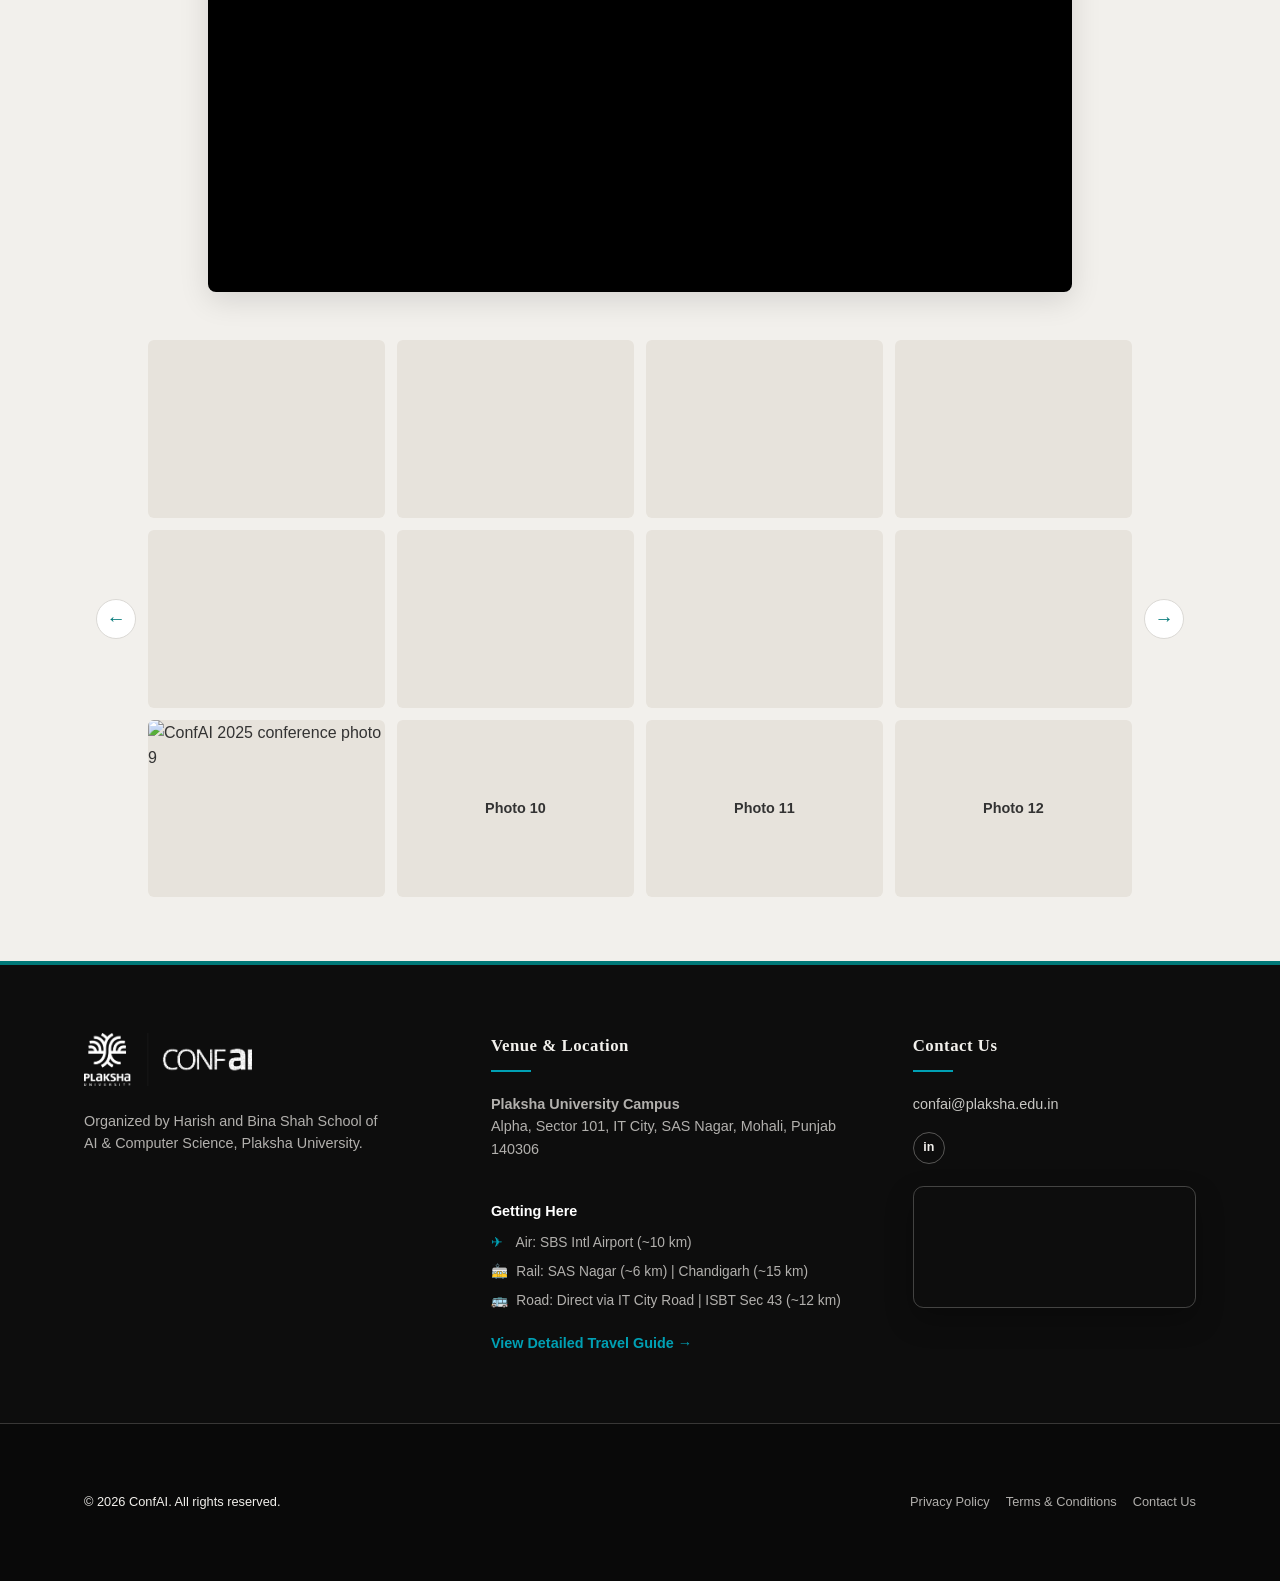
==== commit 5b7ce5c6: "Changed the countdown , moved the key dates below conf overview , updated gallery section , footer a" ====
--- a/ConfAI26 Website/index.html
+++ b/ConfAI26 Website/index.html
@@ -23,9 +23,15 @@
     <header class="site-header" id="site-header">
       <div class="header-inner">
         <a class="brand" href="index.html" aria-label="ConfAI 2026 home">
-          <span class="brand-mark">ConfAI</span>
-          <span class="brand-year">2026</span>
+          <img src="confai%20logo/Lockup%20logo.png" alt="ConfAI 2026" class="brand-logo" />
         </a>
+        <div class="nav-countdown" aria-label="Countdown to ConfAI 2026" aria-live="polite">
+          <span class="nav-countdown-label">ConfAI starts in</span>
+          <span class="nav-countdown-box"><strong id="nav-countdown-days">--</strong><small>DAYS</small></span>
+          <span class="nav-countdown-box"><strong id="nav-countdown-hours">--</strong><small>HRS</small></span>
+          <span class="nav-countdown-box"><strong id="nav-countdown-minutes">--</strong><small>MINS</small></span>
+          <span class="nav-countdown-box"><strong id="nav-countdown-seconds">--</strong><small>SECS</small></span>
+        </div>
         
         <button
           class="nav-toggle"
@@ -169,36 +175,6 @@
       </section>
 
       <!-- ═══════════════════════════════════════════════
-           COUNTDOWN SECTION
-           ═══════════════════════════════════════════════ -->
-      <section class="section-countdown" id="countdown-section" aria-labelledby="countdown-heading">
-        <div class="section-inner">
-          <h2 id="countdown-heading" class="countdown-heading">Days until ConfAI 2026</h2>
-          <div class="countdown-cards" id="hero-countdown" aria-live="polite" aria-atomic="true">
-            <div class="countdown-card">
-              <span class="countdown-num" id="cd-days">--</span>
-              <span class="countdown-unit">Days</span>
-            </div>
-            <span class="countdown-sep" aria-hidden="true">:</span>
-            <div class="countdown-card">
-              <span class="countdown-num" id="cd-hours">--</span>
-              <span class="countdown-unit">Hours</span>
-            </div>
-            <span class="countdown-sep" aria-hidden="true">:</span>
-            <div class="countdown-card">
-              <span class="countdown-num" id="cd-minutes">--</span>
-              <span class="countdown-unit">Minutes</span>
-            </div>
-            <span class="countdown-sep" aria-hidden="true">:</span>
-            <div class="countdown-card">
-              <span class="countdown-num" id="cd-seconds">--</span>
-              <span class="countdown-unit">Seconds</span>
-            </div>
-          </div>
-        </div>
-      </section>
-
-      <!-- ═══════════════════════════════════════════════
            H2 · CONFERENCE OVERVIEW
            ═══════════════════════════════════════════════ -->
       <section class="section-overview" id="overview" aria-labelledby="overview-heading">
@@ -224,6 +200,41 @@
               </div>
             </div>
           </div>
+        </div>
+      </section>
+
+      <section class="section-dates" id="key-dates" aria-labelledby="dates-heading">
+        <div class="section-inner">
+          <h2 id="dates-heading">Key Dates</h2>
+          <ol class="dates-list">
+            <li class="date-item">
+              <div class="date-main">
+                <div class="date-label-wrap">
+                  <span class="date-label">Call for Abstracts Deadline</span>
+                  <span class="status-badge status-closed">Closed</span>
+                </div>
+                <span class="date-value">August 10, 2026</span>
+              </div>
+            </li>
+            <li class="date-item">
+              <div class="date-main">
+                <div class="date-label-wrap">
+                  <span class="date-label">Notification of Acceptance</span>
+                  <span class="status-badge status-closed">Closed</span>
+                </div>
+                <span class="date-value">August 31, 2026</span>
+              </div>
+            </li>
+            <li class="date-item date-item--featured">
+              <div class="date-main">
+                <div class="date-label-wrap">
+                  <span class="date-label">Conference Dates</span>
+                  <span class="status-badge status-upcoming">Upcoming</span>
+                </div>
+                <span class="date-value">October 30 – November 1, 2026 <span class="date-note">(Friday–Sunday)</span></span>
+              </div>
+            </li>
+          </ol>
         </div>
       </section>
 
@@ -296,13 +307,6 @@
                 <h3 class="speaker-name"><a href="https://wsai.iitm.ac.in/~ravi/" target="_blank" rel="noopener noreferrer">Dr. Balaraman Ravindran</a></h3>
                 <p class="speaker-role">Head, Dept. of Data Science &amp; AI, IIT Madras</p>
                 <p class="speaker-affil">Ph.D. University of Massachusetts Amherst</p>
-                <a href="https://wsai.iitm.ac.in/~ravi/" target="_blank" rel="noopener noreferrer" class="speaker-email-link" aria-label="Email / profile for Dr. Balaraman Ravindran">
-                  <svg class="speaker-email-icon" viewBox="0 0 24 24" fill="none" stroke="currentColor" stroke-width="1.8" stroke-linecap="round" stroke-linejoin="round" aria-hidden="true">
-                    <rect width="20" height="16" x="2" y="4" rx="2"></rect>
-                    <path d="m22 7-8.97 5.7a1.94 1.94 0 0 1-2.06 0L2 7"></path>
-                  </svg>
-                  <span>ravi@cse.iitm.ac.in</span>
-                </a>
               </div>
             </article>
 
@@ -315,13 +319,6 @@
                 <h3 class="speaker-name"><a href="https://research.google/people/106704/?&" target="_blank" rel="noopener noreferrer">Dr. Manish Gupta</a></h3>
                 <p class="speaker-role">Senior Director, Google DeepMind</p>
                 <p class="speaker-affil">Ph.D. University of Illinois Urbana-Champaign</p>
-                <a href="https://research.google/people/106704/?&" target="_blank" rel="noopener noreferrer" class="speaker-email-link" aria-label="Email / profile for Dr. Manish Gupta">
-                  <svg class="speaker-email-icon" viewBox="0 0 24 24" fill="none" stroke="currentColor" stroke-width="1.8" stroke-linecap="round" stroke-linejoin="round" aria-hidden="true">
-                    <rect width="20" height="16" x="2" y="4" rx="2"></rect>
-                    <path d="m22 7-8.97 5.7a1.94 1.94 0 0 1-2.06 0L2 7"></path>
-                  </svg>
-                  <span>manishgupta@google.com</span>
-                </a>
               </div>
             </article>
 
@@ -334,13 +331,6 @@
                 <h3 class="speaker-name"><a href="https://homecse.iitd.ac.in/team/parag-singla/" target="_blank" rel="noopener noreferrer">Dr. Parag Singla</a></h3>
                 <p class="speaker-role">Professor, CSE Dept., IIT Delhi</p>
                 <p class="speaker-affil">Ph.D. University of Washington</p>
-                <a href="https://homecse.iitd.ac.in/team/parag-singla/" target="_blank" rel="noopener noreferrer" class="speaker-email-link" aria-label="Email / profile for Dr. Parag Singla">
-                  <svg class="speaker-email-icon" viewBox="0 0 24 24" fill="none" stroke="currentColor" stroke-width="1.8" stroke-linecap="round" stroke-linejoin="round" aria-hidden="true">
-                    <rect width="20" height="16" x="2" y="4" rx="2"></rect>
-                    <path d="m22 7-8.97 5.7a1.94 1.94 0 0 1-2.06 0L2 7"></path>
-                  </svg>
-                  <span>parags@cse.iitd.ac.in</span>
-                </a>
               </div>
             </article>
 
@@ -353,13 +343,6 @@
                 <h3 class="speaker-name"><a href="https://www.iiit.ac.in/faculty/ponnurangam-kumaraguru/" target="_blank" rel="noopener noreferrer">Dr. Ponnurangam Kumaraguru</a></h3>
                 <p class="speaker-role">Visiting Scientist, ANRF | Professor of CS, IIIT Hyderabad</p>
                 <p class="speaker-affil">Ph.D. Carnegie Mellon University</p>
-                <a href="https://www.iiit.ac.in/faculty/ponnurangam-kumaraguru/" target="_blank" rel="noopener noreferrer" class="speaker-email-link" aria-label="Email / profile for Dr. Ponnurangam Kumaraguru">
-                  <svg class="speaker-email-icon" viewBox="0 0 24 24" fill="none" stroke="currentColor" stroke-width="1.8" stroke-linecap="round" stroke-linejoin="round" aria-hidden="true">
-                    <rect width="20" height="16" x="2" y="4" rx="2"></rect>
-                    <path d="m22 7-8.97 5.7a1.94 1.94 0 0 1-2.06 0L2 7"></path>
-                  </svg>
-                  <span>pk.guru@iiit.ac.in</span>
-                </a>
               </div>
             </article>
 
@@ -372,13 +355,6 @@
                 <h3 class="speaker-name"><a href="https://en.wikipedia.org/wiki/Sanghamitra_Bandyopadhyay#Awards_and_honours" target="_blank" rel="noopener noreferrer">Dr. Sanghamitra Bandyopadhyay</a></h3>
                 <p class="speaker-role">Ex-Director, ISI Kolkata | Padmashree Awardee</p>
                 <p class="speaker-affil">Ph.D. Indian Statistical Institute</p>
-                <a href="https://en.wikipedia.org/wiki/Sanghamitra_Bandyopadhyay#Awards_and_honours" target="_blank" rel="noopener noreferrer" class="speaker-email-link" aria-label="Email / profile for Dr. Sanghamitra Bandyopadhyay">
-                  <svg class="speaker-email-icon" viewBox="0 0 24 24" fill="none" stroke="currentColor" stroke-width="1.8" stroke-linecap="round" stroke-linejoin="round" aria-hidden="true">
-                    <rect width="20" height="16" x="2" y="4" rx="2"></rect>
-                    <path d="m22 7-8.97 5.7a1.94 1.94 0 0 1-2.06 0L2 7"></path>
-                  </svg>
-                  <span>sanghami@isical.ac.in</span>
-                </a>
               </div>
             </article>
 
@@ -391,13 +367,6 @@
                 <h3 class="speaker-name"><a href="https://www.ashoka.edu.in/profile/santanu-chaudhury/" target="_blank" rel="noopener noreferrer">Dr. Santanu Chaudhury</a></h3>
                 <p class="speaker-role">Dean, Vachani School of Advanced Computing, Ashoka University</p>
                 <p class="speaker-affil">Professor of CS | Ph.D. IIT Kharagpur</p>
-                <a href="https://www.ashoka.edu.in/profile/santanu-chaudhury/" target="_blank" rel="noopener noreferrer" class="speaker-email-link" aria-label="Email / profile for Dr. Santanu Chaudhury">
-                  <svg class="speaker-email-icon" viewBox="0 0 24 24" fill="none" stroke="currentColor" stroke-width="1.8" stroke-linecap="round" stroke-linejoin="round" aria-hidden="true">
-                    <rect width="20" height="16" x="2" y="4" rx="2"></rect>
-                    <path d="m22 7-8.97 5.7a1.94 1.94 0 0 1-2.06 0L2 7"></path>
-                  </svg>
-                  <span>santanu.chaudhury@ashoka.edu.in</span>
-                </a>
               </div>
             </article>
           </div>
@@ -641,46 +610,6 @@
       </section>
 
       <!-- ═══════════════════════════════════════════════
-           H9 · KEY DATES
-           ═══════════════════════════════════════════════ -->
-      <section class="section-dates" id="key-dates" aria-labelledby="dates-heading">
-        <div class="section-inner">
-          <h2 id="dates-heading">Key Dates</h2>
-          <ol class="dates-list">
-            <li class="date-item">
-              <div class="date-main">
-                <div class="date-label-wrap">
-                  <span class="date-label">Call for Abstracts Deadline</span>
-                  <span class="status-badge status-closed">Closed</span>
-                </div>
-                <span class="date-value">August 10, 2026</span>
-              </div>
-            </li>
-            <li class="date-item">
-              <div class="date-main">
-                <div class="date-label-wrap">
-                  <span class="date-label">Notification of Acceptance</span>
-                  <span class="status-badge status-closed">Closed</span>
-                </div>
-                <span class="date-value">August 31, 2026</span>
-              </div>
-            </li>
-            <li class="date-item date-item--featured">
-              <div class="date-main">
-                <div class="date-label-wrap">
-                  <span class="date-label">Conference Dates</span>
-                  <span class="status-badge status-upcoming">Upcoming</span>
-                </div>
-                <span class="date-value">October 30 – November 1, 2026 <span class="date-note">(Friday–Sunday)</span></span>
-              </div>
-            </li>
-          </ol>
-        </div>
-      </section>
-
-
-
-      <!-- ═══════════════════════════════════════════════
            H11 · RELIVE CONFAI 2025
            ═══════════════════════════════════════════════ -->
       <section class="section-relive" id="relive-2025" aria-labelledby="relive-heading">
@@ -701,13 +630,10 @@
             ></iframe>
           </div>
 
-          <!-- Photo Gallery — rendered from img/gallery-2025/manifest.json by script.js -->
-          <div id="gallery-2025" class="gallery-grid" aria-label="ConfAI 2025 photo gallery" role="list">
-            <!-- Photos injected here by initGallery() in script.js -->
-            <!-- To add a real photo: drop the file into img/gallery-2025/
-                 then add one object to img/gallery-2025/manifest.json:
-                 { "file": "your-photo.jpg", "alt": "ConfAI 2025 conference photo — <short description>" }
-                 Remove the "placeholder": true field if present. -->
+          <div class="gallery-carousel" aria-label="ConfAI 2025 photo gallery">
+            <button class="gallery-control gallery-control--prev" type="button" aria-label="Previous gallery slide">&#8592;</button>
+            <div id="gallery-2025" class="gallery-track" role="region" aria-live="polite"></div>
+            <button class="gallery-control gallery-control--next" type="button" aria-label="Next gallery slide">&#8594;</button>
           </div>
         </div>
       </section>
@@ -752,43 +678,25 @@
       </div>
     </div>
 
+    <div class="modal-overlay travel-modal-overlay" id="travel-modal" aria-modal="true" role="dialog" aria-labelledby="travel-modal-title" hidden>
+      <div class="modal-content travel-modal-content" role="document">
+        <button class="modal-close" type="button" aria-label="Close travel guide">&times;</button>
+        <h3 id="travel-modal-title">How to Reach Plaksha University</h3>
+        <div class="travel-modal-body">
+          <p><strong>By Air:</strong> Shaheed Bhagat Singh Intl Airport (IXC) (~10 km / 15 mins). Pre-paid taxis, Uber, and Ola are available at arrivals.</p>
+          <p><strong>By Train:</strong> <em>SAS Nagar Mohali (SASN)</em>: ~6 km (10 mins), best for regional trains. <em>Chandigarh Junction (CDG)</em>: ~15 km (25 mins), best for express and long-distance trains.</p>
+          <p><strong>By Bus / Road:</strong> ISBT Sector 43, Chandigarh (~12 km) or Mohali Phase 8 Stand (~8 km). Reach the campus via IT City Road using cabs, autos, or local CTU buses.</p>
+        </div>
+      </div>
+    </div>
+
     <footer class="site-footer">
       <div class="footer-container">
         <div class="footer-col footer-brand">
-          <img src="confai%20logo/ConfAI%20Logo%20White.png" alt="ConfAI 2026 Logo" class="footer-logo">
+          <img src="confai%20logo/Lockup%20logo%20white.png" alt="ConfAI 2026 Logo" class="footer-logo">
           <p class="footer-host">
-            Organized by <strong>Harish and Bina Shah School of AI &amp; Computer Science</strong>, Plaksha University.
+            Organized by Harish and Bina Shah School of AI &amp; Computer Science, Plaksha University.
           </p>
-
-          <div class="footer-newsletter">
-            <h4>Stay Updated</h4>
-            <form class="newsletter-form" onsubmit="event.preventDefault();">
-              <input type="email" placeholder="Enter your email" aria-label="Email address" required>
-              <button type="submit" class="btn-subscribe">Subscribe</button>
-            </form>
-          </div>
-        </div>
-
-        <div class="footer-col">
-          <h4 class="footer-heading">Navigation</h4>
-          <ul class="footer-links">
-            <li><a href="#overview">Overview</a></li>
-            <li><a href="#speakers">Keynote Speakers</a></li>
-            <li><a href="#schedule">Schedule</a></li>
-            <li><a href="#why-attend">Why Attend</a></li>
-            <li><a href="faq.html">FAQs</a></li>
-          </ul>
-        </div>
-
-        <div class="footer-col">
-          <h4 class="footer-heading">For Authors</h4>
-          <ul class="footer-links">
-            <li><a href="#call-for-papers">Call for Papers</a></li>
-            <li><a href="#key-dates">Key Dates</a></li>
-            <li><a href="#submission-portal">Submission Portal</a></li>
-            <li><a href="register.html">Registration Info</a></li>
-            <li><a href="#code-of-conduct">Code of Conduct</a></li>
-          </ul>
         </div>
 
         <div class="footer-col footer-location">
@@ -797,6 +705,19 @@
             <strong>Plaksha University Campus</strong><br>
             Alpha, Sector 101, IT City, SAS Nagar, Mohali, Punjab 140306
           </p>
+          <h5 class="footer-subheading">Getting Here</h5>
+          <ul class="transit-list">
+            <li><span aria-hidden="true">&#9992;</span> Air: SBS Intl Airport (~10 km)</li>
+            <li><span aria-hidden="true">&#128651;</span> Rail: SAS Nagar (~6 km) | Chandigarh (~15 km)</li>
+            <li><span aria-hidden="true">&#128652;</span> Road: Direct via IT City Road | ISBT Sec 43 (~12 km)</li>
+          </ul>
+          <button class="travel-guide-button" type="button" data-travel-open>View Detailed Travel Guide <span aria-hidden="true">&#8594;</span></button>
+        </div>
+
+        <div class="footer-col footer-contact">
+          <h4 class="footer-heading">Contact Us</h4>
+          <a class="footer-email" href="mailto:confai@plaksha.edu.in">confai@plaksha.edu.in</a>
+          <a href="https://www.linkedin.com/school/plaksha-university/" target="_blank" rel="noopener noreferrer" class="social-icon" aria-label="ConfAI on LinkedIn"><span aria-hidden="true">in</span></a>
 
           <div class="map-embed-wrapper">
             <iframe
@@ -809,12 +730,6 @@
             </iframe>
           </div>
 
-          <div class="footer-socials" aria-label="Social media links">
-            <a href="#" aria-label="LinkedIn" class="social-icon"><span aria-hidden="true">in</span></a>
-            <a href="#" aria-label="X / Twitter" class="social-icon"><span aria-hidden="true">X</span></a>
-            <a href="#" aria-label="YouTube" class="social-icon"><span aria-hidden="true">&#9654;</span></a>
-            <a href="#" aria-label="Instagram" class="social-icon"><span aria-hidden="true">ig</span></a>
-          </div>
         </div>
       </div>
 
--- a/ConfAI26 Website/css/styles.css
+++ b/ConfAI26 Website/css/styles.css
@@ -144,6 +144,12 @@
 
 .brand:hover {
   color: var(--color-teal);
+}
+
+.brand-logo {
+  display: block;
+  width: 8.25rem;
+  height: auto;
 }
 
 .brand-mark {
@@ -233,6 +239,65 @@
 
 .nav-list a[aria-current="page"] {
   color: var(--color-teal);
+}
+
+.nav-countdown {
+  padding: 0.8rem 1.25rem;
+  color: var(--color-graphite);
+  font-size: 0.82rem;
+  font-weight: 600;
+  white-space: nowrap;
+}
+
+.header-inner > .nav-countdown {
+  display: inline-flex;
+  align-items: center;
+  gap: 0.3rem;
+  margin-left: auto;
+  margin-right: 0.75rem;
+  padding: 0.25rem 0;
+  background: transparent;
+}
+
+.nav-countdown-label {
+  transform: translateY(0.18rem);
+  margin-right: 0.25rem;
+  color: var(--color-graphite);
+  font-size: 0.66rem;
+  font-weight: 700;
+  letter-spacing: 0.06em;
+  text-transform: uppercase;
+  white-space: nowrap;
+}
+
+.nav-countdown-box {
+  display: inline-flex;
+  flex-direction: column;
+  align-items: center;
+  justify-content: center;
+  width: 2.7rem;
+  min-height: 2.45rem;
+  padding: 0.25rem 0.15rem;
+  border: 1px solid rgba(0, 92, 92, 0.24);
+  border-radius: 4px;
+  background: #F3F4F6;
+  box-shadow: 0 2px 5px rgba(0, 79, 79, 0.1);
+  line-height: 1;
+}
+
+.nav-countdown-box strong {
+  color: var(--color-teal);
+  font-size: 0.95rem;
+  font-variant-numeric: tabular-nums;
+}
+
+.nav-countdown-box small {
+  margin-top: 0.24rem;
+  color: var(--color-graphite);
+  font-size: 0.5rem;
+  font-weight: 700;
+  letter-spacing: 0.04em;
+  text-transform: uppercase;
 }
 
 .has-dropdown {
@@ -613,6 +678,11 @@
     white-space: nowrap;
   }
 
+  .nav-countdown {
+    padding: 0.45rem 0.55rem;
+    font-size: 0.76rem;
+  }
+
   .has-dropdown {
     position: relative;
     display: block;
@@ -1204,6 +1274,13 @@
 ──────────────────────────────────────────────────────────── */
 .section-dates {
   padding: 3.5rem 0;
+  text-align: center;
+}
+
+.section-dates .section-inner {
+  display: flex;
+  flex-direction: column;
+  align-items: center;
 }
 
 .dates-list {
@@ -1212,6 +1289,7 @@
   flex-direction: column;
   gap: 1rem;
   max-width: 52rem;
+  width: 100%;
   margin: 0;
   padding: 0;
 }
@@ -1266,8 +1344,8 @@
 }
 
 .status-closed {
-  background: rgba(51, 51, 51, 0.08);
-  color: var(--color-graphite);
+  background: rgba(176, 32, 37, 0.1);
+  color: #B02025;
 }
 
 .status-upcoming {
@@ -1833,9 +1911,9 @@
 }
 
 .footer-logo {
-  width: 9.5rem;
+  width: 10.5rem;
   height: auto;
-  margin-bottom: 1.25rem;
+  margin-bottom: 1.5rem;
 }
 
 .footer-host,
@@ -1951,9 +2029,12 @@
 }
 
 .map-embed-wrapper {
+  width: 100%;
+  margin-top: 1.35rem;
   overflow: hidden;
-  border-radius: 0.375rem;
-  border: 1px solid rgba(242, 240, 236, 0.18);
+  border-radius: 0.65rem;
+  border: 1px solid rgba(242, 240, 236, 0.24);
+  box-shadow: 0 12px 28px rgba(0, 0, 0, 0.25);
 }
 
 .map-embed-wrapper iframe {
@@ -1988,7 +2069,8 @@
 }
 
 .footer-bottom {
-  border-top: 1px solid rgba(242, 240, 236, 0.16);
+  border-top: 1px solid rgba(242, 240, 236, 0.2);
+  background: #090909;
 }
 
 .footer-bottom .footer-container {
@@ -2060,7 +2142,7 @@
     width: 260px;
     transform-origin: center center;
     /* Translate to center, rotate 45deg per track, push out by radius */
-    transform: translate(-50%, -50%) rotate(calc(var(--track-idx) * 45deg)) translateX(275px);
+    transform: translate(-50%, -50%) rotate(calc((var(--track-idx) * 45deg) - 90deg)) translateX(275px);
     z-index: 2;
   }
 
@@ -2068,7 +2150,7 @@
     position: relative;
     z-index: 3;
     /* Counter-rotate text so it stays upright */
-    transform: rotate(calc(var(--track-idx) * -45deg));
+    transform: rotate(calc(90deg - (var(--track-idx) * 45deg)));
     width: max-content;
     max-width: 250px;
     background: var(--color-chalk-bg);
@@ -2081,7 +2163,7 @@
     background: #FFFFFF;
     border-color: rgba(42, 157, 143, 0.4);
     box-shadow: 0 4px 14px rgba(0, 0, 0, 0.06);
-    transform: rotate(calc(var(--track-idx) * -45deg)) scale(1.03);
+    transform: rotate(calc(90deg - (var(--track-idx) * 45deg))) scale(1.03);
   }
 }
 
@@ -2243,6 +2325,232 @@
   text-align: center;
 }
 
+/* ConfAI gallery carousel and redesigned footer */
+.gallery-carousel {
+  display: grid;
+  grid-template-columns: auto minmax(0, 1fr) auto;
+  align-items: center;
+  gap: 0.75rem;
+  margin-top: 2rem;
+}
+
+.gallery-track {
+  display: flex;
+  overflow: hidden;
+  min-width: 0;
+  transition: transform 0.35s ease;
+}
+
+.gallery-slide {
+  min-width: 100%;
+  display: grid;
+  grid-template-columns: repeat(4, minmax(0, 1fr));
+  gap: 0.75rem;
+}
+
+.gallery-item {
+  width: 100%;
+  border: 0;
+  border-radius: 6px;
+}
+
+.gallery-control {
+  width: 2.5rem;
+  height: 2.5rem;
+  border: 1px solid var(--color-chalk-line);
+  border-radius: 50%;
+  background: #FFFFFF;
+  color: var(--color-teal);
+  font-size: 1.2rem;
+  cursor: pointer;
+}
+
+.gallery-control:disabled {
+  opacity: 0.35;
+  cursor: default;
+}
+
+.gallery-error {
+  grid-column: 1 / -1;
+  padding: 2rem;
+  text-align: center;
+}
+
+.site-footer {
+  background: #0D0D0D;
+  border-top: 4px solid var(--color-teal);
+}
+
+.site-footer .footer-container {
+  grid-template-columns: 1.15fr 1.2fr 0.95fr;
+  gap: clamp(2rem, 5vw, 5rem);
+  padding-top: 4.25rem;
+  padding-bottom: 4.25rem;
+}
+
+.footer-brand,
+.footer-location,
+.footer-contact {
+  display: flex;
+  flex-direction: column;
+  align-items: flex-start;
+}
+
+.footer-heading {
+  position: relative;
+  margin-bottom: 1.35rem;
+  padding-bottom: 0.7rem;
+  font-size: 1.05rem;
+  letter-spacing: 0.03em;
+}
+
+.footer-heading::after {
+  content: "";
+  position: absolute;
+  left: 0;
+  bottom: 0;
+  width: 2.5rem;
+  height: 2px;
+  background: var(--color-aqua);
+}
+
+.footer-subheading {
+  margin: 1.5rem 0 0.55rem;
+  color: #FFFFFF;
+  font-size: 0.9rem;
+}
+
+.transit-list {
+  list-style: none;
+  display: grid;
+  gap: 0.45rem;
+  color: rgba(242, 240, 236, 0.72);
+  font-size: 0.86rem;
+}
+
+.transit-list span {
+  display: inline-block;
+  width: 1.35rem;
+  color: var(--color-aqua);
+}
+
+.travel-guide-button {
+  margin-top: 1.25rem;
+  padding: 0;
+  border: 0;
+  background: transparent;
+  color: var(--color-aqua);
+  font: inherit;
+  font-size: 0.9rem;
+  font-weight: 700;
+  cursor: pointer;
+}
+
+.travel-guide-button:hover,
+.travel-guide-button:focus-visible {
+  color: #FFFFFF;
+}
+
+.footer-contact > .social-icon {
+  margin-top: 1rem;
+}
+
+.footer-email {
+  display: block;
+  color: rgba(242, 240, 236, 0.82);
+  font-size: 0.9rem;
+}
+
+.footer-email:hover,
+.footer-email:focus-visible {
+  color: var(--color-aqua);
+}
+
+.travel-modal-content {
+  max-width: 42rem;
+  align-items: flex-start;
+  text-align: left;
+  background: #FFFFFF;
+  color: var(--color-graphite-dark);
+  border: 1px solid var(--color-chalk-line);
+  border-radius: 0.75rem;
+  box-shadow: 0 20px 60px rgba(0, 0, 0, 0.3);
+}
+
+.travel-modal-content h3 {
+  margin-bottom: 1.25rem;
+  font-family: var(--font-display);
+  font-size: 1.5rem;
+  color: var(--color-graphite-dark);
+}
+
+.travel-modal-body {
+  display: grid;
+  gap: 1rem;
+  color: #333333;
+  font-size: 1rem;
+  line-height: 1.65;
+}
+
+.travel-modal-body strong {
+  color: var(--color-graphite-dark);
+}
+
+.travel-modal-content .modal-close {
+  color: var(--color-graphite-dark);
+}
+
+@media (max-width: 63.9375rem) {
+  .header-inner > .nav-countdown {
+    margin-left: auto;
+  }
+}
+
+@media (max-width: 40rem) {
+  .brand-logo {
+    width: 7rem;
+  }
+
+  .header-inner > .nav-countdown {
+    gap: 0.18rem;
+    margin-left: 0;
+    margin-right: 0.25rem;
+  }
+
+  .nav-countdown-label {
+    display: none;
+  }
+
+  .nav-countdown-box {
+    width: 2rem;
+    min-height: 2rem;
+  }
+
+  .nav-countdown-box strong {
+    font-size: 0.75rem;
+  }
+
+  .nav-countdown-box small {
+    font-size: 0.36rem;
+  }
+
+  .gallery-slide {
+    grid-template-columns: repeat(2, minmax(0, 1fr));
+  }
+
+  .gallery-control {
+    width: 2.1rem;
+    height: 2.1rem;
+  }
+
+  .site-footer .footer-container {
+    grid-template-columns: 1fr;
+    gap: 2.5rem;
+    padding-top: 3rem;
+    padding-bottom: 3rem;
+  }
+}
+
 
 h2:not(.sr-only) {
   font-family: var(--font-display);
